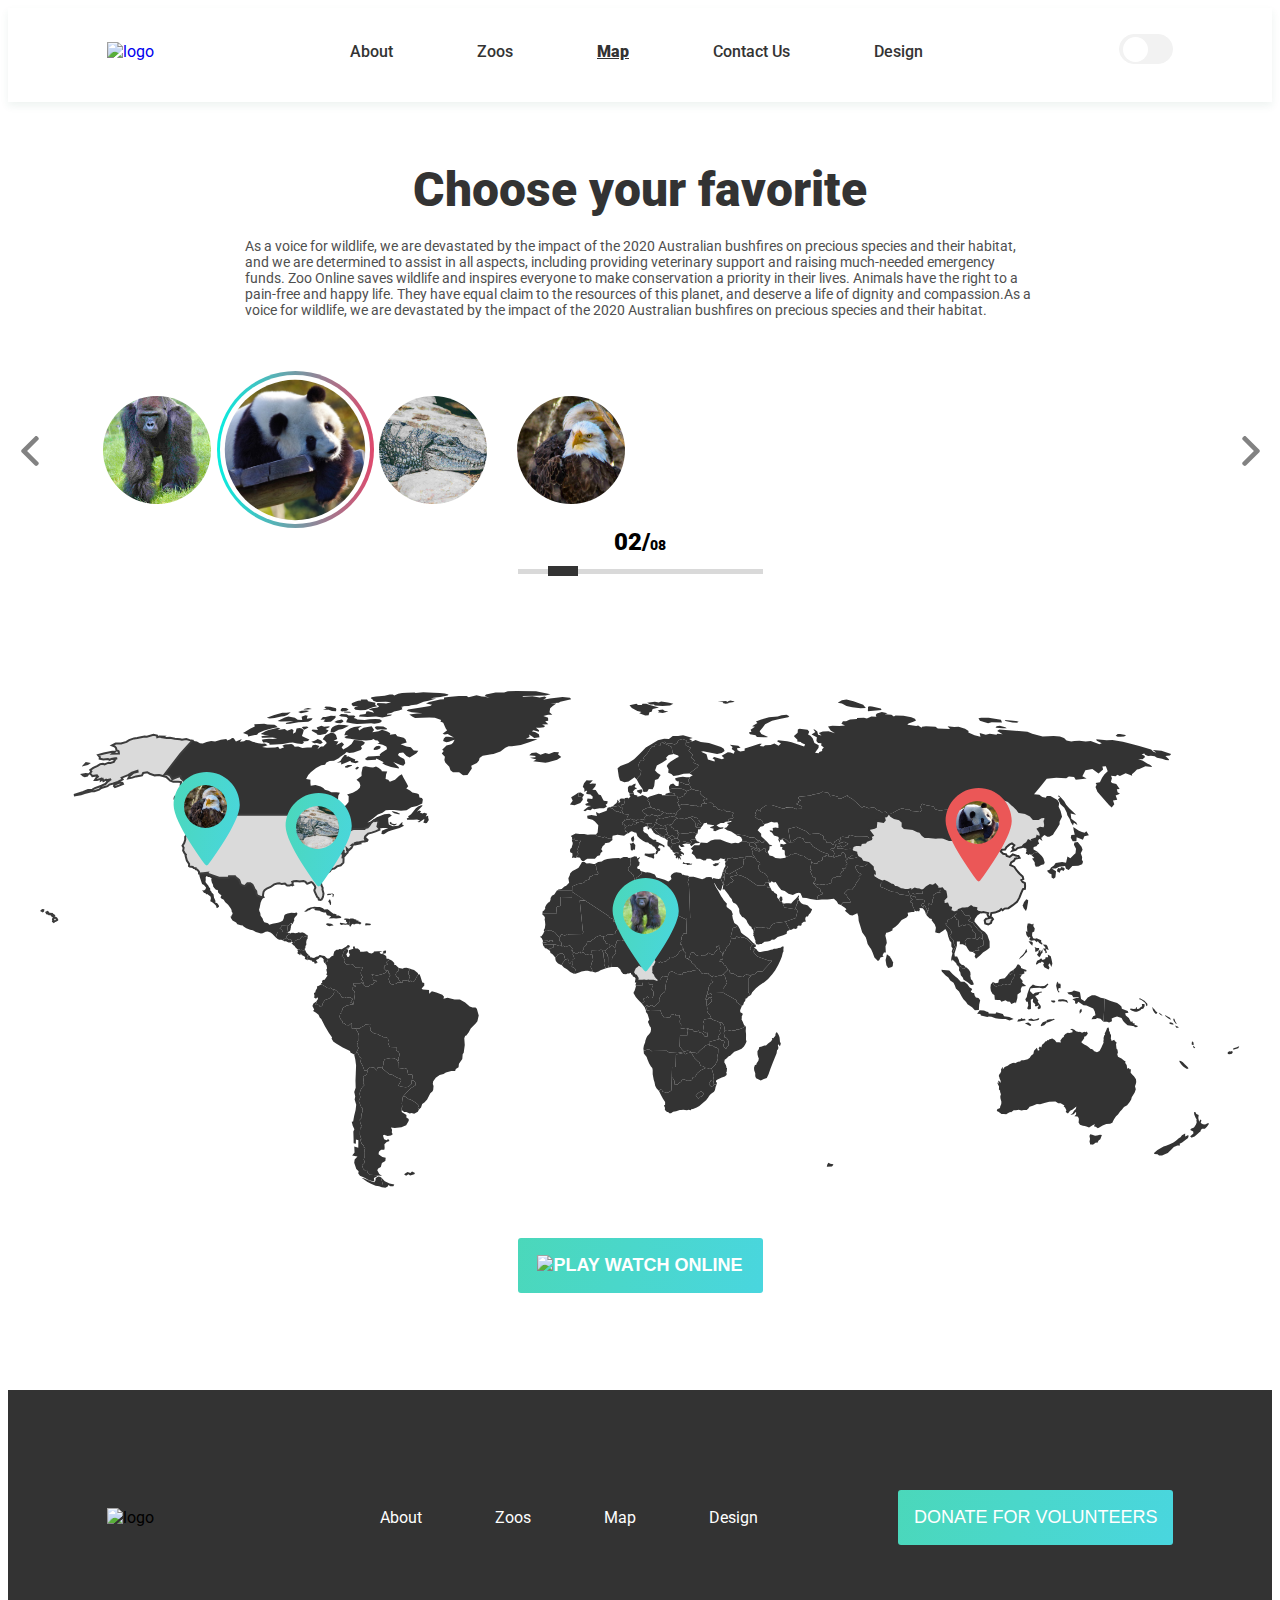
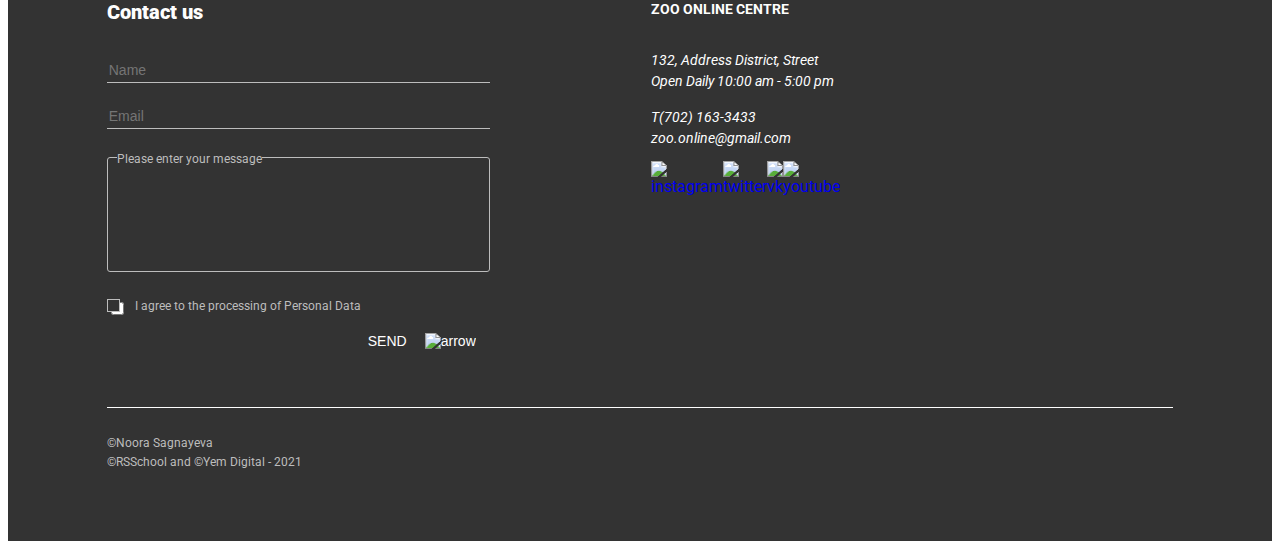
==== online-zoo/pages/Map/map.html @ a333a686 "feat: implement slider in page map" ====
<!doctype html>
<html lang="en">
  <head>
    <meta charset="UTF-8">
    <meta name="viewport"
          content="width=device-width, user-scalable=no, initial-scale=1.0, maximum-scale=1.0, minimum-scale=1.0">
    <meta http-equiv="X-UA-Compatible" content="ie=edge">
    <link rel="stylesheet" href="../../normalize.css">
    <link href="https://fonts.googleapis.com/css2?family=Roboto:wght@400;500;900&display=swap" rel="stylesheet">
    <link rel="stylesheet" href="map.css">
    <title>Map</title>
  </head>
  <body>
    <header class="header">
      <div class="wrapper wrapper-header">
        <div class="logo">
          <a href="../../index.html"><img src="../../assets/icons/logo.svg" alt="logo"></a>
          <h1>Online Zoo</h1>
        </div>
        <nav class="main-nav">
          <ul class="main-nav-list">
            <li><a href="../../index.html">About</a></li>
            <li><a href="../../pages/Zoos/panda/panda.html">Zoos</a></li>
            <li class="active"><a href="#">Map</a></li>
            <li><a href="#contact">Contact Us</a></li>
            <li><a href="https://www.figma.com/file/HKt5Nlx0jghQtJp6jW9q8F/zooApp">Design</a></li>
          </ul>
        </nav>
        <div class="switch">
          <div class="toggle">
            <input type="checkbox" id="toggle-button" class="toggle-button">
          </div>
          <div class="burger"></div>
        </div>
      </div>
    </header>
    <main class="main">
      <div class="container">
        <h2 class="container__title">Choose your favorite</h2>
        <p class="container__text">As a voice for wildlife, we are devastated by the impact of the 2020 Australian bushfires on precious species and their habitat, and we are determined to assist in all aspects, including providing veterinary support and raising much-needed emergency funds. Zoo Online saves wildlife and inspires everyone to make conservation a priority in their lives. Animals have the right to a pain-free and happy life. They have equal claim to the resources of this planet, and deserve a life of dignity and compassion.As a voice for wildlife, we are devastated by the impact of the 2020 Australian bushfires on precious species and their habitat.</p>
        <div class="map-gallery">
          <div class="map-gallery__slider" id="carousel">
            <div class="map-gallery__wrapper">
              <div class="gorilla img"></div>
              <div class="panda img active-img"></div>
              <div class="circle-active">
                <div class="circle-white"></div>
              </div>
              <div class="crocodile img"></div>
              <div class="eagles img"></div>
              <div class="tiger img"></div>
              <div class="elephant img"></div>
              <div class="lion img"></div>
              <div class="zebra img"></div>
            </div>
          </div>
          <svg class="arrowLeft" width="30" height="30" viewBox="0 0 30 30" fill="none" xmlns="http://www.w3.org/2000/svg">
            <path d="M6.6663 16.1706L20.0167 29.5207C20.3255 29.8298 20.7376 30 21.1772 30C21.6167 30 22.0289 29.8298 22.3376 29.5207L23.3208 28.5378C23.9605 27.8973 23.9605 26.8564 23.3208 26.2169L12.1102 15.0062L23.3332 3.78314C23.642 3.47412 23.8125 3.06217 23.8125 2.6229C23.8125 2.18315 23.642 1.7712 23.3332 1.46194L22.3501 0.479263C22.0411 0.17024 21.6291 0 21.1896 0C20.7501 0 20.3379 0.17024 20.0291 0.479263L6.6663 13.8416C6.35679 14.1516 6.18679 14.5655 6.18777 15.0055C6.18679 15.4472 6.35679 15.8608 6.6663 16.1706Z" fill="#828282"/>
          </svg>
          <svg class="arrowRight" width="30" height="30" viewBox="0 0 30 30" fill="none" xmlns="http://www.w3.org/2000/svg">
            <path d="M23.3337 13.8294L9.98332 0.479264C9.67454 0.170243 9.26235 0 8.82284 0C8.38334 0 7.97114 0.170243 7.66237 0.479264L6.6792 1.46218C6.03945 2.10267 6.03945 3.14363 6.6792 3.78314L17.8898 14.9938L6.66676 26.2169C6.35799 26.5259 6.1875 26.9378 6.1875 27.3771C6.1875 27.8168 6.35799 28.2288 6.66676 28.5381L7.64993 29.5207C7.95895 29.8298 8.3709 30 8.81041 30C9.24991 30 9.66211 29.8298 9.97088 29.5207L23.3337 16.1584C23.6432 15.8484 23.8132 15.4345 23.8122 14.9945C23.8132 14.5528 23.6432 14.1392 23.3337 13.8294Z" fill="#828282"/>
          </svg>
          <div class="range-box first-screen__range-box">
            <label for="range" class="range-label first-screen__range-label"><span>02/</span>08</label>
            <input type="range" class="range first-screen__range" id="range" min="1" max="8" step="1" value="2">
          </div>
        </div>
        <div class="map-with-placeholder">
          <svg width="1200" height="498" viewBox="0 0 1200 498" fill="none" xmlns="http://www.w3.org/2000/svg" class="map"  preserveAspectRatio="none">
            <path d="M742.625 212.977L743.227 212.795L743.438 213.779L746.131 213.219L749.036 213.31L751.157 213.415L753.339 210.995L755.747 208.711L757.748 206.518L758.515 207.743L759.252 210.556L757.477 210.572L757.387 212.886L758.049 213.385L756.529 214.081L756.634 215.533L755.747 217.016L755.762 218.438L755.115 219.194L744.446 217.409L742.821 213.794L742.625 212.977Z" fill="#333333"/>
            <path d="M771.425 172.316L775.111 173.677L777.609 173.193L778.076 171.574L780.694 171.045L782.454 169.956L782.665 167.112L785.434 166.416L785.75 165.146L787.51 166.099L788.563 166.204L790.459 166.235L793.152 166.991L794.266 167.43L796.538 166.28L797.802 166.961L798.614 165.327L800.661 165.403L801.082 164.888L801.187 163.451L802.421 162.211L804.407 163.013L804.242 164.102L805.295 164.268L805.521 167.278L807.071 168.443L808.124 167.687L809.583 167.339L811.404 165.736L813.796 166.008H817.302L818.1 167.036L816.204 167.43L814.594 168.095L810.757 168.504L807.221 169.26L805.506 170.803L806.574 172.316L807.266 174.101L805.807 175.598L806.183 176.96L805.446 178.245L802.165 178.14L803.881 180.499L801.834 181.392L800.706 183.54L801.202 185.688L799.999 186.686L798.675 186.353L796.102 186.822L795.876 187.821H793.303L791.648 189.833L791.919 192.873L787.615 194.34L785.163 194.038L784.561 194.809L782.424 194.356L779.024 194.9L773.005 193.07L775.758 189.848L775.187 187.549L772.493 186.943L771.937 184.69L770.432 181.846L771.636 179.879L770.071 179.365L770.658 176.763L771.425 172.316Z" fill="#333333"/>
            <path d="M631.401 150.185L631.055 151.395L631.612 152.923L633.071 153.8L633.056 154.738L631.988 155.253L631.853 156.417L630.378 158.142L629.791 157.885L629.686 157.098L627.745 155.903L627.354 154.209L627.504 151.773L627.91 150.669L627.308 150.094L627.022 148.96L628.377 147.205L628.617 147.886L629.505 147.568L630.273 148.521L631.1 148.884L631.401 150.185Z" fill="#333333"/>
            <path d="M708.966 152.909L713.571 152.35L714.398 153.287L715.752 153.908L715.196 154.8L717.137 156.025L716.339 157.16L717.889 158.128L719.484 158.718L719.86 161.184L718.656 161.29L717.016 159.232L716.956 158.688H715.466L714.353 157.735L713.661 157.826L712.201 156.782L709.583 155.904L709.689 154.165L708.966 152.909Z" fill="#333333"/>
            <path d="M620.357 320.168L621.214 322.83L622.222 324.963L623.035 326.112L624.389 327.973L626.736 327.686L627.91 327.186L629.881 327.686L630.408 326.793L631.326 324.721L633.538 324.585L633.733 323.964L635.554 323.949L635.223 325.235L639.541 325.205L639.586 327.444L640.293 328.82L639.737 330.968L639.978 333.146L641.136 334.478L640.895 338.698L641.768 338.38L643.318 338.471L645.53 337.942L647.14 338.138L647.501 339.243L647.064 340.982L647.651 342.646L647.11 343.977L647.38 345.203L640.008 345.157L639.616 356.487L641.934 359.407L644.176 361.63L637.66 363.083L629.129 362.583L626.722 360.874L612.412 361.025L611.87 361.267L609.794 359.664L607.507 359.558L605.385 360.163L603.67 360.844L603.369 358.605L603.896 355.474L605.16 352.206L605.355 350.678L606.544 347.472L607.402 346.019L609.463 343.69L610.607 342.102L611.013 339.47L610.847 337.442L609.794 336.172L608.861 334.009L608.003 331.876L608.199 331.135L609.298 329.728L608.244 326.294L607.537 323.904L605.762 321.65L606.108 320.969L607.582 320.485L608.605 320.561L609.854 320.122L620.357 320.168ZM606.514 319.487L605.611 319.865L604.678 317.188L606.123 315.645L607.191 315.055L608.53 316.265L607.221 317.021L606.634 317.929L606.514 319.487Z" fill="#333333"/>
            <path d="M353.354 496.167L350.375 496.349L348.388 495.078L346.432 494.987H343.002L340.745 486.985L342.445 488.649L344.792 491.326L349.562 493.474L354.287 494.382L353.354 496.167ZM334.305 377.845L336.607 380.416L337.705 377.557L341.723 377.709L342.355 378.465L349.321 384.289L352.24 384.818L356.754 387.45L360.471 388.857L361.133 390.43L358.229 395.846L361.84 396.814L365.797 397.358L368.491 396.783L371.38 394.046L371.666 390.899L373.336 390.218L375.262 392.276L375.457 395.135L372.719 397.101L370.522 398.538L366.956 402.002L362.863 406.873L362.322 409.732L361.84 413.393L362.322 416.948L361.675 417.749L361.705 420.049L361.72 421.909L366.49 424.98L366.354 427.431L368.701 428.989L368.777 430.728L366.174 435.312L361.434 437.233L354.753 437.974L350.961 437.611L352.03 439.744L351.789 442.421L352.737 444.221L350.931 445.477L347.561 445.976L344.085 444.675L342.957 445.613L344.1 449.153L346.568 450.242L348.193 449.107L349.532 450.968L346.658 452.072L344.416 454.296L344.657 457.896L344.266 459.802L341.121 459.817L338.909 461.648L338.563 464.325L342.4 466.942L345.71 467.668L345.319 470.875L341.903 472.902L340.805 477.092L338.187 478.499L337.284 480.178L339.315 483.899L342.024 485.972L340.609 485.79L337.465 485.23L329.52 484.746L327.594 482.659L326.917 479.981L324.81 480.208L323.306 478.907L321.997 475.126L324.088 473.552L324.555 471.283L323.712 469.468L324.705 466.412L324.795 461.678L323.953 459.575L325.247 458.91L324.585 457.548L322.884 456.837L323.652 455.34L321.846 453.978L320.176 449.864L321.365 449.138L319.905 444.781L319.965 441.12L320.251 437.929L322.042 436.628L320.372 433.149L319.77 429.866L321.952 427.536L321.38 424.556L322.764 421.062L322.268 417.78L321.274 417.129L318.762 410.973L320.372 407.297L319.574 403.848L320.402 400.611L322.252 397.252L324.449 395.044L323.231 393.637L323.832 392.503L323.065 386.558L326.691 384.788L327.519 381.097L327.007 380.204L329.625 376.982L334.305 377.845Z" fill="#333333"/>
            <path d="M618.055 127.799L617.889 129.266H616.038L616.73 130.037L615.752 132.337L615.166 132.942L612.277 133.033L610.651 133.849L607.898 133.562L603.143 132.639L602.346 131.399L599.111 132.019L598.75 132.7L596.733 132.201L595.048 132.095L593.528 131.444L594.01 130.567L593.859 129.932L594.837 129.735L596.553 130.733L596.974 129.795L599.893 129.947L602.225 129.296L603.805 129.417L604.858 130.143L605.144 129.538L604.573 127.209L605.731 126.755L606.815 125.106L609.297 126.256L611.073 124.804L612.201 124.531L614.819 125.62L616.339 125.439L617.889 126.104L617.663 126.558L618.055 127.799Z" fill="#333333"/>
            <path d="M1052.27 444.631L1055.02 445.872L1057.05 445.388L1059.97 444.692L1061.9 444.934L1060.32 449.169L1058.63 450.41L1057.02 453.284L1056.29 452.301L1052.86 454.797L1052.26 454.6L1050.24 454.494L1049.53 451.439L1050.07 449.079L1049.44 445.963L1050.19 444.329L1052.27 444.631ZM1070.76 348.243L1071.68 351.041L1074.12 349.695L1075.1 351.208L1076.62 352.584L1076.03 354.173L1076.34 357.228L1076.62 358.998L1077.44 359.437L1077.92 362.477L1077.28 364.323L1078 366.743L1081.49 368.604L1083.66 370.298L1085.73 371.856L1085.1 372.718L1086.68 374.942L1087.25 378.799L1088.82 378.013L1089.9 379.571L1090.88 379.011L1090.65 382.793L1092.64 384.986L1093.95 386.347L1095.98 389.222L1096.24 392.096L1095.8 394.123L1094.97 396.331L1095.8 399.357L1094.7 402.518L1093.62 404.167L1091.74 407.359L1091.18 409.401L1089.69 411.957L1087.13 415.21L1084 416.964L1081.82 419.717L1080.08 421.487L1077.98 424.573L1076.03 426.343L1074.19 429.02L1072.84 431.486L1072.6 432.606L1070.18 433.846L1066.32 433.982L1062.62 435.449L1060.53 436.826L1057.9 438.354L1055.7 436.781L1053.85 436.145L1055.08 434.285L1052.98 434.965L1049.04 437.552L1046.46 436.584L1044.75 436.024L1042.9 435.767L1039.99 434.738L1038.58 432.53L1038.89 429.822L1038.71 428.022L1037.52 426.57L1034.38 426.131L1036.06 424.407L1036.09 421.76L1033.63 424.225L1030.38 424.876L1032.8 422.909L1033.96 420.852L1035.82 419.097L1036.35 416.45L1032.63 419.506L1030.12 420.716L1027.92 423.56L1025.7 422.092L1026.39 420.201L1025.02 417.6L1023.61 416.268L1024.48 415.452L1020.67 413.288L1018.28 413.183L1015.45 411.443L1009.18 411.776L1004.36 413.062L1000.12 414.257L996.898 414.015L992.761 415.845L989.556 416.662L988.382 418.538L986.712 419.99L983.778 420.08L981.536 420.398L978.677 419.748L976.104 420.126L973.697 420.292L971.139 422.198L970.191 422.032L968.19 423.045L966.233 424.18L963.766 424.044H961.479L958.454 421.76L956.784 421.079L957.401 419.037L959.222 418.553L960.019 417.736L960.215 416.465L961.253 413.984L961.388 411.867L960.41 408.251L960.305 406.224L960.907 404.182L960.034 401.868L960.17 400.824L958.921 399.402L959.056 396.604L957.627 393.775L957.431 392.262L958.665 393.805L958.123 390.492L959.658 391.521L960.425 392.913L960.711 391.082L959.508 388.269L959.372 387.149L958.755 386.09L959.493 384.018L960.365 383.141L961.133 381.356L961.103 379.283L962.968 376.712L962.788 379.434L964.669 376.969L967.708 375.789L969.664 374.261L972.538 372.96L974.178 372.688L975.081 373.127L978.06 371.795L980.257 371.402L980.904 370.616L981.882 370.298L983.808 370.374L987.675 369.33L989.812 367.757L991 365.851L993.317 364.035L993.663 362.613L994.025 360.677L996.883 357.652L997.967 360.723L999.562 360.027L998.524 358.333L999.863 356.608L1001.32 357.38L1002.09 354.672L1004.23 352.917L1005.23 351.51L1007.09 350.905L1007.25 349.907L1008.77 350.33L1008.92 349.438L1010.55 348.924L1012.31 348.44L1014.74 350.073L1016.46 352.191L1018.67 352.206L1020.88 352.539L1020.36 350.587L1022.37 347.729L1024.07 346.806L1023.62 345.913L1025.37 343.886L1027.64 342.631L1029.41 343.054L1032.47 342.374L1032.57 340.558L1030.08 339.378L1032.02 338.864L1034.29 339.757L1036.03 341.209L1038.94 342.116L1039.98 341.769L1042.07 342.858L1044.25 341.844L1045.54 342.147L1046.45 341.466L1047.89 343.221L1046.75 345.127L1045.24 346.564L1044.01 346.685L1044.27 348.107L1043 349.892L1041.54 351.646L1041.66 352.645L1044.22 354.611L1046.79 355.761L1048.45 356.986L1050.71 359.089H1051.7L1053.41 359.996L1053.77 361.101L1056.96 362.311L1059.48 361.086L1060.47 359.18L1061.4 357.606L1062.13 355.64L1063.59 352.811L1063.31 351.087L1063.71 350.058L1063.54 348.016L1064.32 345.338L1065.09 344.612L1064.67 343.417L1065.72 341.542L1066.59 339.575L1066.79 338.562L1068.23 337.23L1069.06 338.97L1069.08 341.209L1069.92 341.632V343.13L1071 344.945L1071.03 346.957L1070.76 348.243Z" fill="#333333"/>
            <path d="M714.353 157.735L715.466 158.688H716.971L717.016 159.232L718.656 161.29L716.264 160.821L714.353 159.172L713.661 157.826L714.353 157.735ZM721.665 152.456L723.185 152.698L723.637 151.79L725.442 150.353L727.473 152.229L729.55 154.755L731.145 154.921L732.319 155.889L729.58 156.177L729.369 158.945L728.948 160.201L727.82 161.032L728.136 162.802L727.308 162.984L724.961 161.108L725.894 159.338L724.765 158.295L723.531 158.552L719.86 161.184L719.484 158.718L717.889 158.128L716.339 157.16L717.151 156.025L715.195 154.8L715.752 153.908L714.398 153.288L713.57 152.35L714.323 151.775L716.971 152.788L718.807 153L719.213 152.592L717.302 150.655L718.099 150.156L719.062 150.277L721.665 152.456Z" fill="#333333"/>
            <path d="M625.458 139.462L626.661 139.446L625.924 141.02L627.624 142.396L627.233 144.075L626.451 144.227L625.849 144.559L624.811 145.376L624.434 147.343L621.395 145.996L620.056 144.499L618.732 143.712L617.137 142.381L616.354 141.277L614.639 139.598L615.256 138.115L616.49 138.947L617.182 138.206L618.717 138.115L621.621 138.72L623.908 138.66L625.458 139.462Z" fill="#333333"/>
            <path d="M887.389 220.829L887.645 223.37L886.351 222.841L886.938 225.7L885.704 223.839L885.283 222.039L884.395 220.314L882.649 218.242L879.399 218.106L879.911 219.573L879.068 221.555L877.488 220.829L877.052 221.479L876.014 221.086L874.615 220.768L873.697 217.834L872.132 215.156L872.433 213.008L870.146 212.055L870.748 210.754L872.734 209.438L869.95 207.547L870.823 205.127L873.817 206.67L875.502 206.851L876.179 209.317L879.565 209.816L882.8 209.756L884.906 210.361L883.733 213.386L882.198 213.583L881.401 215.61L883.567 217.455L883.823 215.186L884.786 215.171L887.389 220.829Z" fill="#333333"/>
            <path d="M573.005 116.286L575.382 116.573L578.377 115.832L580.468 117.39L582.274 118.222L581.958 120.642L581.115 120.778L580.799 122.775L577.91 121.142L576.24 121.429L573.938 119.735L572.403 118.313L570.898 118.252L570.417 116.997L573.005 116.286Z" fill="#333333"/>
            <path d="M552.21 264.954L549.788 264.031L548.118 264.168L546.869 265.06L545.274 264.319L544.657 263.139L543.062 262.368L542.836 260.295L543.814 258.782L543.739 257.587L546.553 254.638L547.08 252.187L548.058 251.325L549.773 251.809L551.263 251.083L551.744 250.16L554.498 248.572L555.175 247.452L558.485 245.985L560.426 245.471L561.314 246.151L563.586 246.136L563.3 247.861L563.781 249.494L565.767 251.809L565.888 253.533L569.965 254.335L569.89 256.786L569.123 257.845L567.392 258.177L566.67 259.735L565.451 260.129L562.337 260.053L560.697 259.781L559.553 260.356L557.988 260.083L551.819 260.265L551.729 262.277L552.21 264.954Z" fill="#333333"/>
            <path d="M637.765 141.686L638.834 143.153L640.098 142.896L642.701 143.455L647.621 143.637L649.201 142.729L653.068 141.897L655.596 143.198L657.597 143.576L655.987 145.044L654.979 147.6L656.228 149.642L653.309 149.158L649.968 150.278L650.074 152.063L647.034 152.395L644.582 151.155L641.948 152.138L639.466 152.032L639.059 149.673L637.314 148.523L637.826 148.024L637.434 147.6L637.916 146.466L639.12 145.346L637.389 143.803L636.998 142.502L637.765 141.686Z" fill="#333333"/>
            <path d="M666.715 315.266L666.52 310.985L665.632 309.366L667.799 309.638L668.897 307.611L670.793 307.853L670.988 309.245L671.756 310.062L671.786 311.212L670.898 311.953L669.499 313.813L668.19 315.099L666.715 315.266Z" fill="#333333"/>
            <path d="M571.831 276.995L568.897 277.403L568.009 274.953L568.175 266.784L567.453 266.043L567.317 264.304L566.083 263.063L565 262.004L565.451 260.129L566.67 259.735L567.392 258.177L569.123 257.844L569.89 256.785L571.079 255.742L572.358 255.727L575.066 257.769L574.931 258.964L575.728 261.066L575.036 262.503L575.412 263.456L573.697 265.665L572.599 266.754L571.937 268.993L572.027 271.262L571.831 276.995Z" fill="#333333"/>
            <path d="M968.867 283.152L970.236 281.821L973.185 279.885L973.095 281.624L972.96 283.909L971.259 283.788L970.552 284.998L968.867 283.152Z" fill="#333333"/>
            <path d="M341.723 377.709L337.706 377.558L336.607 380.417L334.305 377.845L329.626 376.983L327.007 380.205L324.525 380.689L322.689 375.773L320.432 371.779L321.245 368.33L319.274 366.818L318.596 364.261L316.685 361.826L318.626 357.983L316.896 354.988L317.633 353.793L316.911 352.477L318.19 350.692L318.07 347.667L318.1 345.171L318.807 343.961L315.452 338.228L318.1 338.53L319.921 338.455L320.673 337.381L323.712 335.928L325.518 334.597L330.152 333.992L329.881 336.67L330.378 338.031L330.197 340.421L334.2 343.613L338.202 344.188L339.662 345.519L342.099 346.23L343.619 347.258L345.846 347.228L347.952 348.287L348.223 350.344L348.96 351.388L349.096 352.916L348.073 352.976L349.668 357.121L356.454 357.272L356.062 359.33L356.529 360.737L358.515 361.735L359.493 363.943L359.057 366.757L358.199 368.315L358.681 370.342L357.627 371.083L357.492 369.979L354.076 368.164L350.811 368.118L344.747 369.147L343.303 372.278L343.378 374.199L342.355 378.465L341.723 377.709Z" fill="#333333"/>
            <path d="M362.863 406.873L366.956 402.017L370.522 398.553L372.719 397.101L375.457 395.135L375.277 392.276L373.336 390.218L371.666 390.914L372.177 388.842L372.463 386.739L372.298 384.788L370.989 384.137L369.725 384.712L368.401 384.546L367.874 383.184L367.287 379.917L366.55 378.843L364.097 377.89L362.728 378.586L358.966 377.905L358.816 373.065L357.627 371.083L358.68 370.342L358.199 368.315L359.057 366.757L359.493 363.943L358.515 361.734L356.529 360.736L356.062 359.329L356.454 357.272L349.668 357.121L348.073 352.976L349.096 352.915L348.96 351.388L348.223 350.344L347.952 348.287L345.846 347.228L343.619 347.258L342.099 346.229L339.662 345.518L338.202 344.187L334.2 343.612L330.197 340.421L330.378 338.031L329.881 336.669L330.152 333.992L325.518 334.597L323.712 335.928L320.673 337.38L319.92 338.454L318.1 338.53L315.451 338.227L313.465 338.847L311.84 338.439V333.024L309.012 335.126L305.867 335.035L304.452 333.129L302.075 332.933L302.767 331.405L300.706 329.242L299.111 326.035L300.029 325.385L299.969 323.872L302.09 322.843L301.684 320.922L302.557 319.682L302.782 318.033L306.8 315.597L309.704 314.917L310.17 314.387L313.375 314.554L314.865 304.797L314.94 303.254L314.368 301.212L312.788 299.911L312.803 297.339L314.82 296.749L315.527 297.112L315.662 295.751L313.571 295.388L313.541 293.164L320.477 293.24L321.666 292.015L322.644 293.134L323.336 295.237L324.013 294.798L325.954 296.674L328.723 296.447L329.43 295.358L332.078 294.526L333.553 293.951L333.974 292.438L336.517 291.425L336.336 290.683L333.327 290.381L332.86 288.127L333.026 285.752L331.446 284.829L332.123 284.496L334.756 284.95L337.57 285.843L338.608 284.996L341.181 284.451L345.184 283.12L346.508 281.759L346.056 280.76L347.922 280.594L348.72 281.426L348.238 282.984L349.457 283.528L350.239 285.177L349.231 286.433L348.629 289.458L349.532 291.258L349.773 292.907L351.955 294.571L353.7 294.753L354.106 294.057L355.235 293.89L356.845 293.27L358.003 292.332L359.974 292.635L360.847 292.499L362.773 292.786L363.104 292.06L362.517 291.364L362.878 290.32L364.308 290.638L365.993 290.275L368.024 291.031L369.574 291.773L370.688 290.804L371.485 290.956L371.967 291.954L373.667 291.697L375.051 290.351L376.165 287.734L378.316 284.466L379.52 284.3L380.378 286.266L382.319 292.499L384.23 293.073L384.32 295.539L381.627 298.459L382.74 299.533L389.029 300.092L389.165 303.662L391.873 301.333L396.357 302.603L402.286 304.782L404.031 306.869L403.459 308.836L407.597 307.731L414.534 309.622L419.86 309.486L425.141 312.421L429.731 316.414L432.484 317.443L435.524 317.579L436.833 318.698L438.097 323.236L438.728 325.385L437.404 331.269L435.644 333.598L430.754 338.545L428.602 342.569L426.074 345.655L425.187 345.73L424.284 348.347L424.765 355.018L424.013 360.509L423.727 362.854L422.674 364.261L422.283 369.026L418.957 373.67L418.551 377.361L415.813 378.903L415.12 381.036L411.314 381.021L405.882 382.398L403.519 383.986L399.683 385.03L395.77 387.859L393.092 391.398L392.806 394.061L393.543 396.027L393.212 399.627L392.581 401.367L390.339 403.333L387.119 409.611L384.38 412.44L382.213 414.119L381.025 417.507L378.993 419.549L377.805 417.522L379.129 415.828L376.857 413.408L373.923 411.441L370.116 409.142L368.852 409.248L365.075 406.495L362.863 406.873Z" fill="#333333"/>
            <path d="M290.911 214.703L290.038 214.884L289.391 212.827L288.217 211.798L289.255 209.529L290.279 209.681L291.151 212.63L290.911 214.703ZM291.181 204.659L287.299 205.233L287.239 203.902L288.924 203.63L291.197 203.736L291.181 204.659ZM294.04 204.613L293.107 207.154L292.521 206.701L292.822 204.84L291.452 203.433L291.497 203.01L294.04 204.613Z" fill="#333333"/>
            <path d="M880.98 200.407L882.574 201.541L882.695 203.735L879.866 203.841L876.887 203.599L874.78 204.158L871.41 202.812L871.229 202.086L873.11 199.439L874.826 198.531L877.444 199.363L879.294 199.454L880.98 200.407Z" fill="#333333"/>
            <path d="M652.662 365.23L653.354 365.88L654.392 367.938L658.244 371.856L659.749 372.234L659.703 373.489L660.651 375.743L663.345 376.288L665.526 377.906L660.456 380.523L657.206 383.186L655.942 385.561L654.828 386.907L652.917 387.194L652.24 388.888L651.834 390.008L649.562 390.84L646.733 390.658L645.108 389.66L643.649 389.236L641.918 390.053L641 391.763L639.315 392.837L637.51 394.425L634.997 394.788L634.259 393.548L634.666 391.369L632.71 387.981L631.777 387.451L632.078 377.044L635.554 376.923L635.99 364.232L638.608 364.111L644.085 362.855L645.394 364.337L647.681 362.931H648.749L650.766 362.129L651.398 362.386L652.662 365.23Z" fill="#333333"/>
            <path d="M637.585 107.119L640.684 107.134L644.025 105.788L644.551 103.776L647.034 102.627L646.553 101.038L648.418 100.433L651.653 99.0566L655.114 99.9491L655.686 100.842L657.296 100.403L660.516 101.265L661.057 102.944L660.501 103.897L662.803 106.242L664.202 106.892L664.097 107.543L666.339 108.163L667.392 109.116L666.249 109.903L663.63 109.782L663.059 110.114L663.962 111.294L665.045 113.594L662.291 113.805L661.389 114.577V116.377L660.064 116.029L657.16 116.211L656.213 115.379L655.069 115.999L653.79 115.484L651.232 115.409L647.531 114.547L644.22 114.274L641.723 114.35L640.037 115.318L638.503 115.454L638.292 113.866L637.148 112.217L639.014 111.476L638.894 110.054L637.871 108.692L637.585 107.119Z" fill="#333333"/>
            <path d="M247.802 235.895L247.832 235.366L248.268 235.2L248.87 235.623L250.345 233.475L251.022 233.43L250.992 233.959L251.654 233.974L251.488 234.942L250.766 236.47L251.022 237.03L250.54 238.3L250.721 238.648L250.149 240.449L249.367 241.386L248.72 241.492L247.907 242.733H246.854L247.501 238.709L247.802 235.895Z" fill="#333333"/>
            <path d="M300.796 19.3981L302.045 17.9157L305.325 18.0518L306.634 18.2939L308.605 19.5343L306.679 20.82L302.045 21.5613L300.646 20.7293L300.796 19.3981ZM310.26 22.7412L310.953 22.3327L309.658 21.6672L304.317 21.6218L304.121 22.6201L308.951 22.8471L310.26 22.7412ZM334.726 37.7017L336.652 39.5925L337.344 39.8043L340.73 39.3202L343.724 39.3959L346.673 39.5018L347.004 38.5185L343.333 36.552L337.164 36.1738L335.659 36.4159L334.726 37.7017ZM286.607 18.6115L282.936 19.6704L288.714 19.8065L291.949 20.9562L295.921 21.3646L296.327 19.8671L295.996 18.1728L290.233 16.8719L285.599 16.3879L284.32 17.7493L286.607 18.6115ZM313.435 16.1307L318.25 16.1005L315.256 17.0534L313.977 18.3392L315.482 19.8065L320.582 20.2604L325.518 20.0032L332.77 17.3106L337.314 16.2517L335.208 15.1021L335.373 12.7423L331.807 12.0767L328.256 11.3052L326.992 9.39924L320.868 9.58076L321.094 10.3976L318.205 10.6548L315.241 11.7439L311.765 13.3322L311.75 14.9357L313.435 16.1307ZM237.555 30.9399L240.79 31.5904L253.67 31.1668L246.433 32.74L245.695 33.9048L250.014 33.8292L258.425 32.2711L268.295 31.7265L271.5 30.0323L272.614 28.2776L269.89 28.1263L266.896 28.7163L267.031 27.4456L267.754 25.7514L265.376 25.3279L261.585 26.6288L262.232 30.0475L257.672 29.7752L254.874 27.6574L248.419 26.4624L244.823 27.4608L237.555 30.9399ZM271.876 18.8838L269.243 18.1577L268.009 17.9913L264.097 19.0653L263.495 19.5645L267.889 19.5796L271.876 18.8838ZM267.031 22.1058L269.048 21.0469L265.888 20.4873L261.6 20.8503L258.199 21.9848L260.953 23.1345L267.031 22.1058ZM285.96 32.1047L290.82 31.7417L294.296 29.0793L295.785 27.249L295.154 25.6001L294.522 26.0691L290.895 25.8573L285.704 27.0826L282.876 26.9616L280.573 29.7298L285.313 29.4575L283.462 31.5299L285.96 32.1047ZM269.424 49.5158L265.391 47.8216L261.855 46.0517L262.863 43.5406L263.811 40.0615L261.81 38.6093L259.493 38.0496L256.574 38.5639L255.596 42.2246L252.978 43.707L253.489 40.1976L251.879 39.0177L247.155 40.8481L244.747 39.048L237.525 40.122L240.399 38.458L238.142 37.7622L228.632 39.9404L225.382 41.3624L220.643 44.0398L224.826 44.9777L229.294 44.9323L221.44 46.3542L221.861 47.6703L225.894 47.7459L232.289 47.4585L237.209 48.2905L232.951 48.9258L228.993 48.7594L224.028 49.3645L221.801 49.7578L223.155 52.5865L226.044 52.1781L229.294 53.1614L229.625 54.8404L235.087 54.5076L242.912 53.9631L249.261 52.7529L252.812 52.5411L257.176 53.5093L262.081 54.069L263.962 52.7529L263.044 51.3764L268.024 51.089L269.424 49.5158ZM277.715 49.0922L274.645 50.6503L271.335 51.7545L274.269 53.358L276.902 52.9647L280.152 54.0538L282.77 52.7983L281.867 51.4369L281.431 50.7562L280.122 50.1057L277.715 49.0922ZM268.521 37.384L267.031 36.5974L263.149 36.7487L261.78 37.2479L264.127 39.7438L268.521 37.384ZM293.694 42.3759L298.629 39.6984L302.481 39.0026L308.966 35.8259L304.257 34.9486L298.539 34.8275L295.018 35.8108L292.4 37.3235L291.046 39.0933L290.534 42.2397L293.694 42.3759ZM316.926 33.9048L322.674 33.8443L331.04 33.2997L334.305 33.7384L338.954 32.9669L341.317 32.0139L341.693 30.5315L339.677 29.1852L335.403 28.9432L329.595 29.2457L324.66 30.0172L320.868 29.7147L317.287 29.5634L316.204 28.7163L313.706 27.8994L315.406 26.5683L314.022 25.3884H308.68L306.664 24.2539L301.308 24.0269L298.99 25.4791L301.172 26.5985L306.439 27.0221L307.898 28.5801L306.815 30.3651L306.243 32.3165L312.758 33.4661L316.926 33.9048ZM234.591 27.9751L241.257 26.4473L243.995 26.2809L247.381 25.0405L250.721 22.2874L246.463 22.8168L242.4 22.7714L234.29 25.0858L226.752 27.7482L229.625 28.5196L234.591 27.9751ZM300.751 33.1938L303.339 31.8173L303.234 30.6828L301.834 29.4272L297.095 30.3954L294.326 31.9988L296.929 32.9367L300.751 33.1938ZM289.406 37.2025L289.466 36.1738L284.109 36.6277L281.371 35.8713L276.676 37.5958L277.955 39.9404L272.523 39.4866L271.575 40.6363L276.571 43.3894L277.564 44.7659L280.107 45.0533L285.779 43.6768L288.608 40.4548L285.464 38.9269L289.406 37.2025ZM156.89 126.421L156.409 124.439L153.805 122.972L152.978 121.278L152.451 120.037L149.562 119.659L147.817 119.115L144.777 118.343L144.1 119.175L144.431 121.111L147.486 121.762L147.591 122.775L149.954 124.016L150.36 125.286L155.024 126.92L156.89 126.421ZM318.807 72.0397L317.182 70.8447L314.819 71.1321L315.331 69.4228L312.397 68.3185L309.689 67.0932L308.395 66.1553L306.589 66.6999L306.815 65.1267L304.798 64.8393L302.12 68.1067L300.36 70.9354L296.854 72.6902L301.142 72.3574L301.202 74.4449L306.408 72.5994L310.305 70.6934L311.268 72.2969L315.617 73.1591L318.807 72.0397ZM208.003 46.3845L217.062 44.66L218.431 43.102L224.194 40.606L233.402 38.095L237.751 37.1873L236.126 35.6898L234.38 34.646L227.459 34.4494L224.209 33.7082L214.233 34.2679L214.789 36.4613L210.065 38.8059L205.626 41.4078L202.993 42.9356L207.868 44.8113L208.003 46.3845ZM339.571 58.7432L340.143 58.244L340.835 56.7162L339.03 55.7329L336.08 56.2321L333.838 58.2289L333.733 59.9836L337.149 59.8021L339.571 58.7432ZM363.164 62.5249L366.52 65.9587L369.649 67.4865L376.466 63.3266L378.331 60.8307L373.757 60.5886L370.823 57.3061L366.475 56.5195L360.576 54.1749L366.685 52.5109L365.466 49.1679L363.631 47.7308L357.371 46.324L355.551 44.0398L349.803 44.8567L350.284 43.2986L347.305 41.5893L342.054 39.774L338.533 41.196L332.289 42.2397L334.124 39.8951L331.642 36.2041L323.562 37.6714L319.063 40.5455L318.31 38.3219L321.937 36.0075L314.037 36.9604L310.14 38.4278L305.776 41.6195L304.302 45.2349L308.365 45.25L304.317 46.8837L305.942 48.1392L310.29 48.6838L315.798 49.7275L325.924 50.5293L331.431 50.0603L333.568 49.0166L335.193 50.2267L337.645 50.4385L339.586 52.647L337.254 53.5547L342.581 54.7799L346.252 56.5044L346.824 57.7297L346.914 59.318L341.497 62.7972L339.661 64.5821L340.098 65.8528L333.718 66.3066L328.03 66.3823L324.856 69.0143L326.872 70.2396L335.87 69.6648L336.261 68.621L339.932 70.3606L343.724 72.2061L342.25 73.2045L345.274 74.9441L351.052 77.0316L358.876 78.4535L358.816 77.2131L356.393 75.05L353.234 71.9641L359.824 74.8231L363.33 75.7912L365.286 73.2196L364.594 69.695L363.706 68.742L360.245 67.0932L357.913 65.0208L359.117 62.9636L363.164 62.5249ZM332.62 9.39924L333.267 10.8363L336.592 12.0464L345.831 11.8195L351.247 12.228L346.026 13.5289L344.341 13.1507L337.404 12.9994L336.788 14.8298L339.225 16.2215L337.389 17.4619L331.973 18.3241L328.632 19.7007L332.349 20.3814L334.124 22.6807L328.226 21.1377L326.39 21.3797L325.578 23.9664L319.92 24.7682L318.867 26.4775L323.863 26.6742L327.579 27.0977L336.005 26.5531L342.4 27.5364L351.187 25.3884L351.744 24.5261L347.034 24.6623L347.245 23.8454L351.804 22.7865L354.106 21.3797L358.981 20.3814L362.412 19.1561L361.569 17.3862L363.887 16.7509L360.621 16.3122L368.852 15.9189L371.079 15.1928L376.917 14.6029L383.583 11.6834L388.548 10.685L396.237 8.52188L390.7 8.53701L393.634 7.73528L400.299 7.00919L407.627 5.46625L408.5 4.51326L404.753 3.54513L399.833 3.09132L393.498 2.81904L388.367 2.59214L383.267 2.36523L375.563 2.97031L374.645 2.57701L366.971 2.72828L362.126 3.12158L358.244 3.6964L354.302 5.61752L352.677 4.61914L349.803 4.43762L344.672 5.75366L339.12 6.34361L336.065 6.4495L331.566 7.13021L330.784 8.35548L332.62 9.39924ZM351.774 133.425L350.992 131.685L349.502 132.789L350.074 133.984L353.941 135.497L355.22 135.27L357.146 133.803L354.061 133.894L351.774 133.425ZM304.904 76.5929L305.145 77.561L307.281 77.6367L311.735 75.6702L312.096 74.9743L307.928 74.9441L304.904 76.5929ZM359.929 123.638L356.92 122.14L352.842 121.248L351.639 121.55L354.272 123.229L358.259 124.364L359.869 124.288L359.929 123.638ZM388.202 127.676L388.142 125.786L385.734 126.391L387.254 123.774L384.2 122.685L382.514 123.547L379.821 122.579L381.22 121.323L379.189 120.567L376.812 121.762L379.625 118.646L381.837 116.392L382.665 115.424L381.205 115.272L378.121 116.498L375.653 118.525L371.079 124.227L367.859 126.376L369.093 127.344L366.791 128.599L367.076 129.658L373.441 129.764L377.022 129.552L380.017 130.414L377.368 132.093L379.309 132.23L383.718 129.129L384.561 129.582L383.297 132.502L385.343 133.183L386.863 133.046L388.819 129.9L388.202 127.676ZM362.502 131.791L358.364 135.8L352.782 136.314L348.855 134.529L348.358 131.836L348.178 127.994L351.834 125.589L349.336 123.834L344.356 124.197L336.757 127.162L330.348 131.867L327.398 132.457L331.988 129.159L337.886 124.424L342.445 122.836L345.816 120.279L349.246 120.037L354.136 120.052L360.937 120.809L366.58 120.234L371.335 117.299L376.962 116.029L379.565 114.773L382.213 113.427L382.86 109.418L381.882 108.057L379.49 107.588L378.948 104.563L377.173 103.428L372.328 102.505L369.995 100.463L366.309 98.4361L368.205 96.1974L365.948 91.9164L363.255 87.3481L361.84 84.1564L359.252 85.8203L355.009 89.7684L349.833 91.7501L348.238 89.6474L345.575 89.0877L346.071 84.5648L347.215 81.5545L341.813 81.2974L341.392 79.9057L338.383 77.8333L336.005 76.6232L333.086 77.561L330.077 77.2131L325.217 76.245L322.749 77.0618L321.515 82.6437L321.606 85.8808L316.505 89.6323L319.318 92.3249L320.372 95.3503L319.815 97.7403L317.197 100.236L312.743 102.747L307.07 104.411L308.696 106.302L308.56 111.944L305.671 115.62L302.827 116.785L299.066 113.382L298.042 109.388L298.268 105.788L299.863 102.702L296.523 102.354L291.332 102.142L288.518 100.645L284.907 99.6614L283.297 97.9672L280.679 96.6058L275.442 95.0628L270.733 95.7738L270.402 93.051L270.462 89.7079L266.129 89.118L268.235 84.9581L270.778 82.1445L276.074 78.1207L281.25 75.2164L285.027 74.7777L286.396 72.4481L289.556 70.9354L294.01 70.7085L298.72 68.2882L300.39 66.715L304.829 63.7048L306.649 61.9047L309.177 62.9787L313.616 62.4341L320.703 59.9382L321.967 58.1986L320.883 56.2775L324.073 54.3715L324.856 52.6017L321.921 50.8318L317.919 50.3024L313.947 50.0301L311.539 53.9479L307.672 57.0338L303.173 59.6205L301.654 57.2154L304.031 54.553L301.879 52.2537L296.312 55.0522L298.509 51.4066L293.559 50.6805L297.23 48.9258L295.951 44.8869L294.115 43.3137L290.76 42.7389L285.569 45.3407L282.65 49.2889L285.102 50.7259L286.818 52.9344L283.267 56.5346L280.965 56.4288L277.353 59.2877L279.43 55.8993L275.638 54.6892L272.629 55.3094L271.56 57.533L267.317 57.4574L262.367 58.0171L258.199 56.4136L254.723 56.6859L253.083 54.7497L251.308 53.9026L248.72 54.2505L245.033 54.4169L242.265 55.6422L244.221 57.1549L239.767 58.9701L238.097 56.8221L235.148 57.4423L226.872 57.8658L222.087 57.1095L227.549 55.3245L224.946 53.5244L221.907 53.7513L218.34 53.1462L212.548 51.8302L209.328 50.3326L205.987 50.1208L204.016 51.1646L199.938 51.7545L201.849 49.0468L195.921 51.4671L193.784 48.2602L192.129 47.8821L189.993 49.5611L187.089 50.3931L186.412 48.9107L180.859 49.8032L175.096 51.3764L171.169 50.9377L166.625 52.0571L162.713 53.5395L159.96 53.2219L156.95 51.4974L152.346 50.6352L140.384 63.9014L124.66 84.2622L127.639 84.3681L129.972 85.3514L131.085 86.9246L132.274 89.2692L136.652 87.2725L140.549 86.1077L140.971 87.9683L142.129 89.4205L143.98 91.0391L144.341 93.6107L145.109 97.6798L149.186 99.9488L147.997 102.203L145.259 103.927L144.311 105.773L146.794 108.375L145.846 111.249L149.201 112.776L147.636 114.97L147.892 118.131L153.068 119.614L154.678 121.157L159.418 124.666H159.854H169.168H178.888H182.108H192.099H201.759H211.585H221.41H232.545H243.754H250.54L251.022 123.29L252.135 123.275L252.045 125.241L252.857 125.846L255.069 126.058L258.229 126.633L261.058 127.737L263.872 127.283L267.618 128.206L269.394 126.784L271.44 126.224L272.448 125.362L273.336 124.893L276.15 125.619L278.377 125.695L279.024 126.179L279.505 128.206L283.041 128.735L282.153 129.749L283.146 130.808L282.198 132.154L283.462 132.608L282.424 133.818L283.282 133.924L284.049 133.394L284.47 134.181L286.833 134.635L289.346 134.665L291.934 135.028L294.702 135.724L295.485 136.843L296.944 139.581L295.56 140.761L292.987 140.262L291.873 138.053L291.723 140.307L289.616 142.289L289.376 143.983L288.849 144.982L286.381 146.161L284.32 148.128L283.282 149.368L285.072 149.595L287.841 148.461L289.541 147.462L290.579 147.296L292.325 147.659L293.363 147.099L295.093 146.661L298.118 146.222L298.073 145.148L297.907 145.178L296.839 145.375L295.59 145.027L296.884 143.817L298.012 143.393L300.495 142.864L303.429 142.38L304.753 143.06L305.867 142.274L307.04 141.775L307.687 142.047L307.717 142.092L311.72 139.612L313.375 138.946L318.431 138.931L324.555 138.916L325.096 138.038L326.195 137.857L327.73 137.312L329.279 135.679L330.934 132.91L334.094 130.203L334.967 131.156L337.329 130.535L338.548 131.564L337.45 136.435L339.18 138.462L342.957 138.023L348.298 137.902L341.918 140.867L341.422 143.877L343.905 144.15L348.148 141.578L351.744 140.126L359.523 138.008L364.082 135.663L362.201 134.378L362.502 131.791ZM316.956 79.5124L318.942 77.6367L318.476 76.9106L317.257 76.8349L315.617 77.8938L315.361 78.151L315.722 79.2099L316.956 79.5124ZM145.259 103.927L147.997 102.218L145.259 103.927Z" fill="#333333"/>
            <path d="M672.072 286.782L671.876 290.941L673.306 291.41L672.162 292.681L670.793 293.619L669.439 295.48L668.686 297.128L668.491 299.987L667.663 301.349L667.633 304.026L666.61 305.025L666.46 307.142L665.978 307.415L665.632 309.366L666.52 310.985L666.715 315.266L667.332 318.548L666.956 320.394L667.648 322.466L669.68 324.448L671.545 328.94L670.146 328.577L665.361 329.167L664.398 329.606L663.36 331.875L664.127 333.448L663.42 337.653L662.909 341.223L663.857 341.859L666.294 343.25L667.287 342.6L667.498 346.442L664.789 346.412L663.375 344.445L662.096 342.933L659.388 342.433L658.635 340.573L656.439 341.692L653.61 341.193L652.451 339.574L650.209 339.257L648.539 339.332L648.358 338.228L647.14 338.137L645.53 337.941L643.318 338.47L641.768 338.379L640.895 338.697L641.136 334.477L639.977 333.146L639.737 330.967L640.293 328.819L639.586 327.443L639.541 325.204L635.223 325.234L635.554 323.948L633.733 323.963L633.537 324.584L631.326 324.72L630.408 326.792L629.881 327.685L627.91 327.186L626.736 327.685L624.389 327.972L623.035 326.112L622.222 324.962L621.229 322.829L620.357 320.167L609.854 320.121L608.605 320.56L607.582 320.484L606.107 320.968L605.611 319.864L606.514 319.486L606.634 317.928L607.221 317.02L608.515 316.264L609.463 316.627L610.682 315.266L612.623 315.311L612.848 316.309L614.172 316.945L616.279 314.721L618.355 312.981L619.258 311.832L619.153 308.912L620.703 305.448L622.343 303.618L624.69 301.908L625.096 300.774L625.187 299.473L625.758 298.233L625.578 296.221L626.014 293.059L626.706 290.836L627.775 288.945L627.97 286.797L628.286 284.316L629.655 282.501L631.551 281.366L634.5 282.561L636.773 283.877L639.376 284.225L642.039 284.921L643.092 282.773L643.574 282.501L645.199 282.864L649.156 281.079L650.555 281.835L651.714 281.729L652.24 280.867L653.565 280.564L656.243 280.928L658.53 281.018L659.704 280.64L661.885 283.575L663.48 284.013L664.428 283.408L666.083 283.65L668.055 282.894L668.912 284.407L672.072 286.782Z" fill="#333333"/>
            <path d="M616.595 272.849L619.529 272.592L620.191 271.669L620.778 271.745L621.666 272.547L626.135 271.185L627.624 269.794L629.475 268.553L629.114 267.298L630.107 266.98L633.538 267.192L636.863 265.543L639.376 261.671L641.166 260.218L643.393 259.613L643.83 261.141L645.906 263.365L645.936 264.817L645.379 266.299L645.62 267.404L646.869 268.432L649.592 269.975L651.563 271.412L651.609 272.577L654.016 274.422L655.521 275.965L656.439 278.098L659.117 279.505L659.704 280.64L658.53 281.018L656.243 280.927L653.565 280.564L652.241 280.867L651.714 281.729L650.555 281.835L649.156 281.078L645.199 282.863L643.574 282.5L643.092 282.773L642.039 284.921L639.376 284.225L636.773 283.877L634.501 282.561L631.551 281.366L629.656 282.5L628.286 284.315L627.97 286.796L625.683 286.6L623.276 285.995L621.154 287.885L619.288 291.198L618.912 290.154L618.747 288.536L617.122 287.386L615.798 285.556L615.497 284.285L613.796 282.425L614.082 281.366L613.721 279.868L613.977 277.1L614.835 276.465L616.595 272.849Z" fill="#333333"/>
            <path d="M608.515 316.263L607.191 315.053L606.107 315.643L604.678 317.186L601.759 313.419L604.482 311.453L603.143 309.093L604.362 308.2L606.769 307.762L607.055 306.189L608.951 307.898L612.096 308.049L613.194 306.37L613.646 304.01L613.254 301.227L611.569 299.124L613.119 294.995L612.231 294.299L609.568 294.586L608.575 292.741L608.831 291.198L613.33 291.334L616.204 292.272L619.047 293.119L619.288 291.198L621.154 287.885L623.275 285.994L625.683 286.599L627.97 286.796L627.774 288.944L626.706 290.835L626.014 293.058L625.578 296.22L625.758 298.232L625.186 299.472L625.096 300.773L624.69 301.908L622.343 303.617L620.702 305.447L619.153 308.911L619.258 311.831L618.355 312.98L616.279 314.72L614.172 316.944L612.848 316.308L612.622 315.31L610.681 315.265L609.463 316.626L608.515 316.263Z" fill="#333333"/>
            <path d="M593.859 129.931L594.01 130.566L593.528 131.444L595.048 132.094L596.733 132.2L596.523 133.652L595.078 134.257L592.625 133.819L591.948 135.256L590.368 135.362L589.782 134.802L587.961 136.012L586.366 136.178L584.922 135.422L583.748 133.849L582.183 134.409L582.198 132.79L584.56 130.778L584.44 129.87L585.945 130.203L586.833 129.598L589.646 129.628L590.293 128.842L593.859 129.931Z" fill="#333333"/>
            <path d="M552.09 281.487L550.465 281.533L547.982 280.837L545.695 280.867L541.482 281.487L539.014 282.516L535.479 283.832L534.801 283.726L535.072 280.807L535.418 280.353L535.313 278.961L533.808 277.463L532.68 277.221L531.642 276.253L532.424 274.665L532.078 272.956L532.243 271.912H532.8L533.026 270.354L532.755 269.673L533.086 269.174L534.41 268.75L533.553 265.907L532.74 264.424L533.026 263.229L533.733 262.942L534.2 262.624L535.178 263.153L537.931 263.184L538.578 262.155L539.195 262.216L540.218 261.822L540.76 263.335L541.602 262.896L543.062 262.367L544.657 263.138L545.274 264.318L546.869 265.059L548.118 264.167L549.788 264.031L552.21 264.954L553.143 270.021L551.639 273.001L550.706 277.025L552.256 280.08L552.09 281.487Z" fill="#333333"/>
            <path d="M340.745 486.986L343.002 494.988H346.433L348.374 495.079L347.742 496.531L345.334 497.635L343.739 497.53L341.768 497.242L339.135 496.168L335.629 495.639L330.995 493.642L327.143 491.721L321.5 487.712L324.389 488.469L329.611 490.859L334.245 492.144L335.434 490.496L335.765 488.045L338.323 486.578L340.745 486.986ZM322.689 375.773L324.525 380.689L327.008 380.205L327.519 381.098L326.692 384.804L323.065 386.559L323.833 392.504L323.246 393.638L324.45 395.045L322.268 397.268L320.402 400.612L319.59 403.849L320.387 407.298L318.777 410.973L321.29 417.13L322.283 417.781L322.779 421.063L321.38 424.557L321.967 427.537L319.785 429.867L320.387 433.15L322.057 436.629L320.267 437.93L319.966 441.121L319.905 444.782L321.38 449.139L320.176 449.865L321.847 453.979L323.652 455.341L322.885 456.838L324.6 457.564L325.262 458.911L323.953 459.576L324.796 461.679L324.72 466.414L323.712 469.469L324.555 471.284L324.104 473.553L321.997 475.127L323.306 478.908L324.811 480.209L326.917 479.982L327.594 482.66L329.52 484.747L337.48 485.231L340.625 485.791L337.736 485.761L336.427 486.638L333.884 487.939L334.335 491.282L332.996 491.358L329.024 490.193L324.6 487.712L319.981 485.655L318.295 483.386L318.611 481.298L316.294 478.908L314.203 472.812L314.684 469.378L317.468 466.61L312.187 465.566L314.549 462.405L314.278 456.475L318.265 457.731L318.371 450.319L315.918 449.381L315.843 453.843L313.631 453.329L313.556 448.216L313.33 441.605L314.398 439.155L312.743 435.676L311.705 431.652L313.119 431.531L314.188 425.768L315.602 420.05L316.219 414.74L314.639 409.385L315.256 406.451L314.233 402.049L315.692 397.692L315.482 390.794L315.783 383.382L316.084 375.425L315.301 369.586L314.143 364.564L315.888 363.657L316.686 361.826L318.611 364.262L319.289 366.833L321.26 368.331L320.447 371.78L322.689 375.773Z" fill="#333333"/>
            <path d="M608.831 291.198L608.394 291.002L606.288 291.455L604.121 290.986L602.421 291.213L596.628 291.138L597.14 288.324L595.74 285.979L594.115 285.374L593.393 283.771L592.475 283.272L592.52 282.288L593.423 279.762L595.108 276.328L596.131 276.298L598.253 274.211L599.592 274.165L601.593 275.617L604.031 274.422L604.362 272.94L605.159 271.503L605.686 269.703L607.582 268.251L608.289 265.755L609.026 264.953L609.523 263.108L610.441 260.839L613.39 258.085L613.57 256.906L613.947 256.255L612.532 254.848L612.638 253.714L613.631 253.502L615.075 255.786L615.331 258.146L615.226 260.506L617.197 263.743L615.211 263.713L614.202 263.97L612.592 263.607L611.825 265.286L613.947 267.358L615.496 267.963L616.008 269.431L617.152 271.896L616.595 272.849L614.834 276.465L613.977 277.1L613.721 279.868L614.082 281.366L613.796 282.425L615.496 284.285L615.797 285.556L617.121 287.386L618.746 288.536L618.912 290.154L619.288 291.198L619.047 293.119L616.204 292.272L613.33 291.334L608.831 291.198Z" fill="#DADADA" stroke="#333333" stroke-width="3"/>
            <path d="M267.287 269.99L265.391 269.203L264.714 268.462L265.151 267.842L265.06 267.055L264.112 266.208L262.743 265.512L261.539 265.043L261.359 264.015L260.471 263.379L260.637 264.408L259.884 265.255L259.132 264.272L258.003 263.924L257.552 263.198L257.642 262.124L258.169 261.004L257.191 260.49L258.049 259.809L258.62 259.355L260.892 260.293L261.735 259.824L262.848 260.127L263.39 260.853L264.428 261.095L265.316 260.339L266.114 262.275L267.408 263.712L269.003 265.225L267.618 265.542L267.558 266.979L268.28 267.509L267.724 267.932L267.844 268.568L267.513 269.294L267.287 269.99Z" fill="#333333"/>
            <path d="M274.103 216.729L277.098 216.986L279.836 217.031L282.996 218.241L284.245 219.542L287.555 219.149L288.714 219.981L291.437 222.189L293.453 223.793L294.612 223.747L296.643 224.473L296.282 225.472L298.855 225.623L301.383 227.075L300.887 227.907L298.494 228.361L296.117 228.543L293.724 228.255L288.638 228.603L291.196 226.622L289.857 225.699L287.615 225.457L286.517 224.428L285.9 222.401L283.899 222.537L280.724 221.584L279.761 220.843L275.247 220.283L274.103 219.587L275.518 218.695L272.102 218.514L269.364 220.374L267.904 220.419L267.302 221.282L265.527 221.675L264.052 221.342L266.038 220.238L266.956 218.952L268.641 218.166L270.507 217.47L273.201 217.122L274.103 216.729Z" fill="#333333"/>
            <path d="M678.211 173.768L680.393 172.24L677.383 173.314L674.916 173.254L674.479 174.116L674.238 174.146L672.628 174.267L673.531 175.704L675.247 176.173L678.647 174.721L678.512 174.434L678.211 173.768Z" fill="#333333"/>
            <path d="M617.889 126.104L616.339 125.438L614.819 125.62L612.201 124.531L611.073 124.803L609.297 126.255L606.815 125.106L604.889 123.578L603.173 122.716L602.767 121.203L602.135 120.144L604.467 119.373L605.641 118.48L607.928 117.784L608.711 117.104L609.598 117.512L611.028 117.149L612.623 118.299L615.075 118.601L614.94 119.584L616.745 120.326L617.182 119.403L619.439 119.796L619.815 120.916L622.267 121.142L623.893 122.897H622.914L622.448 123.548L621.711 123.699L621.545 124.516L620.928 124.682L620.868 125.015L619.77 125.378L618.31 125.317L617.889 126.104Z" fill="#333333"/>
            <path d="M593.92 103.293L594.025 104.67L597.305 105.501L597.32 106.772L600.555 106.107L602.301 105.123L605.987 106.53L607.567 107.68L608.425 109.495L607.582 110.448L608.831 111.719L609.749 113.625L609.553 114.865L611.028 117.149L609.598 117.512L608.711 117.104L607.928 117.785L605.641 118.48L604.467 119.373L602.135 120.144L602.767 121.203L603.173 122.716L604.889 123.578L606.815 125.106L605.731 126.755L604.573 127.209L605.144 129.538L604.859 130.143L603.805 129.417L602.225 129.296L599.893 129.947L596.974 129.795L596.553 130.733L594.837 129.735L593.859 129.931L590.293 128.842L589.646 129.629L586.833 129.599L587.194 127.057L588.774 124.607L584.049 123.941L582.484 123.018L582.62 121.445L581.958 120.644L582.274 118.223L581.642 114.487H583.583L584.365 113.141L585.072 109.858L584.44 108.648L585.042 107.892L587.72 107.71L588.352 108.497L590.459 106.727L589.677 105.396L589.466 103.369L591.888 103.838L593.92 103.293Z" fill="#333333"/>
            <path d="M714.97 254.078L715.842 255.182L715.782 256.65L713.781 257.512L715.346 258.48L714.097 260.386L713.284 259.751L712.442 260.008L710.456 259.947L710.365 258.858L710.064 257.875L711.208 256.211L712.397 254.638L713.931 254.94L714.97 254.078Z" fill="#333333"/>
            <path d="M602.632 101.053L600.871 103.942L597.426 101.931L596.914 100.448L601.518 99.2531L602.632 101.053ZM596.824 98.0127L596.117 99.359L595.154 98.9808L592.972 101.552L593.92 103.292L591.889 103.837L589.466 103.368L588.097 101.386L587.871 97.7253L588.368 96.7571L589.225 95.6831L591.994 95.4714L593.062 94.473L595.545 93.4746L595.53 95.305L594.657 96.4697L595.078 97.4681L596.824 98.0127Z" fill="#333333"/>
            <path d="M309.869 229.103L310.366 228.498L313.104 228.513L315.105 229.436L316.038 229.345L316.58 230.601L318.506 230.54L318.31 231.599L319.86 231.72L321.485 233.036L320.071 234.473L318.446 233.702L316.821 233.853L315.677 233.687L314.985 234.337L313.616 234.549L313.149 233.687L311.945 234.201L310.336 236.636L309.463 236.077L309.373 235.048L309.523 234.08L308.71 233.021L309.613 232.416L310.004 231.039L309.869 229.103Z" fill="#333333"/>
            <path d="M604.272 215.73L592.355 222.507L582.243 229.511L577.278 231.099L573.381 231.447L573.336 229.178L571.696 228.603L569.499 227.59L568.656 225.911L556.815 218.15L545.063 210.375L532.048 201.753L532.123 201.057V200.815L532.168 196.595L537.796 193.963L541.271 193.418L544.115 192.465L545.454 190.68L549.502 189.273L549.667 186.626L551.669 186.323L553.233 185.007L557.747 184.402L558.379 183.011L557.477 182.254L556.303 178.488L556.107 176.325L554.828 174.04L558.124 172.089L561.81 171.469L563.977 170.002L567.257 168.912L573.02 168.277L578.662 167.99L580.378 168.519L583.567 167.112L587.209 167.082L588.608 167.914L590.925 167.702L590.278 169.533L590.88 172.936L590.143 175.871L588.066 177.852L588.412 180.545L591.256 182.663L591.301 183.525L593.453 184.977L595.048 191.376L596.222 194.522L596.447 196.171L595.891 199.075L596.177 200.709L595.755 202.66L596.101 204.899L594.747 206.382L596.854 208.984L597.004 210.511L598.283 212.493L599.893 211.843L602.692 213.491L604.272 215.73Z" fill="#333333"/>
            <path d="M276.256 311.379L278.121 308.716L277.324 307.158L275.985 308.807L273.833 307.249L274.54 306.251L273.923 303.029L275.172 302.484L275.819 300.275L277.158 297.976L276.918 296.524L278.874 295.768L281.326 294.346L284.892 296.373L285.554 296.327L286.412 297.855L289.436 298.339L290.445 297.78L292.19 298.959L293.725 299.807L294.221 302.499L293.123 304.814L289.271 308.535L285.013 309.942L282.876 313.043L282.259 315.448L280.273 316.9L278.738 315.115L277.294 314.722L275.834 315.009L275.714 313.708L276.707 312.861L276.256 311.379Z" fill="#333333"/>
            <path d="M638.759 93.2487L638.879 91.1309L637.781 91.5847L635.644 90.3141L635.147 88.2568L638.969 87.2736L642.836 86.7441L646.297 87.3341L649.502 87.2282L650.059 87.8635L648.103 89.9208L649.472 93.2487L648.268 94.3832H645.665L642.791 93.052L641.362 92.6134L638.759 93.2487Z" fill="#333333"/>
            <path d="M683.236 194.251L682.364 195.673L681.792 198.366L680.964 200.226L680.182 200.846L678.963 199.697L677.293 198.108L674.494 192.995L674.163 193.328L675.833 197.08L678.181 200.665L681.145 206.216L682.544 208.153L683.778 210.165L687.133 214.113L686.471 214.733L686.697 217.047L690.955 220.239L691.602 220.965H677.684H664.082H649.968L649.472 207.85L648.9 195.174L647.726 192.315L648.509 190.106L647.907 188.578L649.065 186.869L653.654 186.809L657.025 187.762L660.516 188.805L662.141 189.365L664.729 188.231L666.098 187.217L669.123 186.914L671.605 187.368L672.659 189.138L673.381 187.973L676.194 188.82L678.903 189.017L680.543 188.125L683.236 194.251Z" fill="#333333"/>
            <path d="M516.565 200.875L514.278 204.521L511.931 205.807L510.607 208.015L510.486 209.906L509.508 211.994L508.319 212.569L506.318 214.822L505.054 217.349L505.25 218.544L504.061 220.404L502.692 221.372L502.481 223.021L502.301 224.534L503.098 223.339L516.851 223.369L516.279 218.226L517.167 216.396L520.447 216.078L520.507 206.956L531.958 207.138L532.048 201.753L532.123 201.057V200.83L516.61 200.845L516.565 200.875Z" fill="#333333"/>
            <path d="M712.397 254.638L711.148 253.488L709.628 251.401L708.018 250.251L707.055 249.026L703.926 247.604L701.488 247.558L700.615 246.817L698.569 247.649L696.357 246.031L695.349 248.693L691.196 247.952L690.775 246.515L692.114 241.296L692.37 238.921L693.438 237.832L696.011 237.242L697.711 235.215L699.938 239.344L701.037 242.612L703.053 244.336L708.003 247.695L710.05 249.737L712.036 251.779L713.194 253.004L714.97 254.078L713.932 254.94L712.397 254.638Z" fill="#333333"/>
            <path d="M531.912 150.095L532.153 147.553L530.814 145.995L535.614 143.424L539.691 144.074L544.175 144.044L547.726 144.649L550.495 144.468L555.897 144.589L557.221 145.98L563.39 147.599L564.594 146.827L568.37 148.446L572.252 147.977L572.463 150.049L569.288 152.424L564.985 153.181L564.684 154.376L562.607 156.357L561.313 159.262L562.623 161.304L560.666 162.892L559.929 165.222L557.356 165.933L554.934 168.671L550.615 168.716L547.365 168.655L545.214 169.911L543.889 171.257L542.219 170.97L540.985 169.76L540.038 167.718L536.878 167.158L536.607 165.978L537.901 164.632L538.382 163.664L537.239 162.605L538.217 160.26L536.893 158.127L538.367 157.825L538.533 156.146L539.09 155.616L539.195 152.833L540.76 151.865L539.857 150.08L537.901 149.959L537.314 150.412H535.328L534.53 148.658L533.146 149.187L531.912 150.095Z" fill="#333333"/>
            <path d="M696.357 246.029L698.569 247.648L700.615 246.816L701.488 247.557L703.926 247.603L707.055 249.024L708.018 250.25L709.628 251.399L711.148 253.487L712.397 254.636L711.208 256.21L710.065 257.874L710.366 258.857L710.456 259.946L712.442 260.007L713.285 259.749L714.097 260.385L713.36 261.64L714.714 263.607L716.068 265.316L717.468 266.587L729.189 270.807L732.168 270.792L722.328 281.472L717.693 281.623L714.549 284.134L712.261 284.194L711.298 285.314H708.861L707.416 284.119L704.181 285.601L703.143 287.084L700.766 286.811L699.968 286.388L699.141 286.494L698.012 286.463L693.483 283.438H691.001L689.767 282.258L689.752 280.261L687.886 279.672L685.734 275.799L684.094 274.967L683.462 273.545L681.627 271.821L679.445 271.563L680.618 269.536L682.499 269.446L683.011 268.357L682.906 265.165L683.869 261.444L685.539 260.445L685.855 258.993L687.314 256.27L689.391 254.5L690.73 251.006L691.196 247.95L695.349 248.692L696.357 246.029Z" fill="#333333"/>
            <path d="M364.052 484.173L367.453 482.026L370.402 482.933L372.027 481.496L374.991 483.099L374.299 484.355L370.176 485.429L368.431 484.173L366.053 485.792L364.052 484.173Z" fill="#333333"/>
            <path d="M645.815 52.9506L645.861 55.4465L650.811 57.8366L648.584 60.5291L652.782 64.5983L651.292 67.669L654.467 70.3314L653.625 72.6609L658.56 75.1115L657.702 76.9267L655.189 78.9991L649.261 83.5523L643.679 83.8397L638.382 85.1557L633.417 85.9121L631.386 83.9607L628.256 82.7808L628.557 79.2562L626.706 76.0342L627.925 73.9467L630.408 71.7079L636.817 67.8354L638.713 67.0791L638.172 65.5664L633.763 63.8873L632.559 62.4956L631.672 56.9894L626.721 54.554L622.568 52.7993L624.193 51.8614L627.714 53.7523L631.506 53.5708L634.786 54.433L637.314 52.8598L638.292 50.2277L642.565 49.0176L646.568 50.4395L645.815 52.9506Z" fill="#333333"/>
            <path d="M1199.22 356.275L1198.46 357.985L1198.13 358.181L1195.72 359.059L1193.33 359.815L1193.12 358.484L1195.02 357.758L1196.18 357.561L1198.45 356.442L1199.22 356.275ZM1190.86 361.57L1189.36 361.131L1187.75 362.341L1187.78 363.914L1189.63 364.353L1191.92 363.869L1192.88 362.008L1191.86 360.98L1190.86 361.57Z" fill="#333333"/>
            <path d="M594.326 149.128L593.288 151.881L591.753 151.155L590.91 148.749L591.557 147.418L593.679 146.057L594.326 149.128ZM573.938 119.736L576.24 121.43L577.91 121.143L580.799 122.777L581.536 123.094L582.469 123.019L584.049 123.941L588.774 124.607L587.194 127.057L586.832 129.599L585.945 130.204L584.44 129.871L584.56 130.779L582.198 132.791L582.183 134.409L583.748 133.849L584.922 135.423L584.801 136.421L585.809 137.767L584.681 138.856L585.599 141.625L587.419 142.063L587.073 143.621L584.094 145.633L577.473 144.665L572.628 145.83L572.252 147.978L568.37 148.447L564.594 146.828L563.375 147.6L557.221 145.981L555.897 144.589L557.627 142.441L558.289 135.332L554.903 131.58L552.481 129.78L547.47 128.404L547.185 125.802L551.443 125.015L556.95 125.938L555.927 121.899L559.011 123.427L566.61 120.644L567.573 117.709L570.402 116.998L570.898 118.254L572.403 118.314L573.938 119.736Z" fill="#333333"/>
            <path d="M601.759 313.419L598.102 309.819L595.755 306.885L593.604 303.209L593.709 302.029L594.491 300.894L595.364 298.308L596.071 295.661L597.275 295.464L602.466 295.494L602.421 291.213L604.121 290.986L606.288 291.455L608.394 291.001L608.831 291.198L608.575 292.741L609.568 294.587L612.231 294.299L613.119 294.995L611.569 299.125L613.254 301.227L613.646 304.011L613.194 306.37L612.096 308.049L608.951 307.898L607.055 306.189L606.769 307.762L604.362 308.201L603.143 309.093L604.482 311.453L601.759 313.419Z" fill="#333333"/>
            <path d="M544.145 104.821L542.37 107.271L539.962 106.545L537.976 106.59L538.698 104.669L538.096 102.763L540.775 102.612L544.145 104.821ZM552.827 90.2383L549.412 94.1108L552.632 93.6116L556.077 93.6267L555.22 96.5462L552.346 99.7531L555.626 99.98L555.867 100.358L558.68 104.563L560.862 105.138L562.848 109.223L563.766 110.629L567.663 111.31L567.287 113.594L565.647 114.638L566.956 116.483L564.037 118.359L559.689 118.329L554.136 119.312L552.632 118.601L550.45 120.28L547.44 119.872L545.138 121.233L543.408 120.522L548.253 116.771L551.172 115.999H551.142L546.086 115.409L545.199 113.987L548.599 112.868L546.869 110.947L547.531 108.602L552.301 108.935L552.797 106.863L550.691 104.654L550.645 104.609L546.763 103.973L546.026 103.005L547.23 101.417L546.192 100.434L544.446 102.113L544.341 98.6791L542.791 96.8487L544.04 93.1578L546.553 90.2534L549.051 90.5408L552.827 90.2383Z" fill="#333333"/>
            <path d="M701.955 151.32L702.271 149.792L701.127 147.356L699.036 146.04L697.125 145.632L695.771 144.543L696.132 144.119L699.021 144.724L704.016 145.314L708.801 147.024L709.478 147.689L711.434 147.129L714.654 147.871L715.888 149.338L718.1 150.155L717.302 150.654L719.213 152.59L718.807 152.999L716.971 152.787L714.323 151.758L713.571 152.348L708.966 152.908L705.506 151.153L701.955 151.32Z" fill="#333333"/>
            <path d="M375.052 290.351L373.667 291.698L371.967 291.955L371.486 290.956L370.688 290.805L369.59 291.773L368.025 291.032L368.943 289.519L369.274 287.901L369.906 286.373L368.552 284.27L368.311 281.835L370.222 278.779L371.41 279.173L374.029 280.005L377.745 283.015L378.317 284.467L376.165 287.734L375.052 290.351Z" fill="#333333"/>
            <path d="M502.572 252.473L503.053 250.885L506.905 250.794L507.718 249.947L508.846 249.887L510.231 250.764L511.329 250.779L512.503 250.174L513.21 251.203L511.66 252.004L510.125 251.944L508.621 251.188L507.296 252.02L506.664 252.05L505.807 252.549L502.572 252.473Z" fill="#333333"/>
            <path d="M532.244 271.913L531.236 271.822L530.514 273.259L529.505 273.244L528.813 272.487L529.054 271.05L527.579 268.872L526.647 269.28L525.894 269.356L524.901 269.553L524.961 268.252L524.39 267.329L524.51 266.285L523.743 264.788L522.765 263.517H519.936L519.093 264.183L518.115 264.273L517.513 265.03L517.092 266.028L515.181 267.586L513.631 265.484L512.262 264.092L511.359 263.623L510.487 262.912L510.095 261.354L509.584 260.567L508.561 259.977L510.155 258.253L511.224 258.313L512.157 257.708H512.939L513.511 257.239L513.21 256.06L513.601 255.681L513.691 254.486L515.392 254.517L517.935 255.379L518.717 255.303L518.988 254.91L520.914 255.197L521.425 254.986L521.621 256.286H522.193L523.111 255.817L523.697 255.939L524.675 256.831L526.195 257.118L527.173 256.347L528.332 255.878L529.174 255.379L529.897 255.47L530.679 256.256L531.085 257.239L532.53 258.722L531.792 259.645L531.657 260.794L532.409 260.446L532.861 260.855L532.665 261.929L533.734 262.942L533.026 263.23L532.74 264.425L533.553 265.907L534.411 268.751L533.086 269.175L532.755 269.674L533.026 270.354L532.801 271.913H532.244Z" fill="#333333"/>
            <path d="M596.071 295.662L595.409 295.132L596.628 291.139L602.421 291.214L602.466 295.495L597.275 295.465L596.071 295.662Z" fill="#333333"/>
            <path d="M508.56 259.976L506.679 258.494L505.19 258.252L504.377 257.254L504.407 256.709L503.339 255.953L503.128 255.196L505.009 254.621L506.183 254.727L507.131 254.334L513.691 254.485L513.601 255.68L513.209 256.058L513.51 257.238L512.939 257.707H512.156L511.223 258.312L510.155 258.252L508.56 259.976Z" fill="#333333"/>
            <path d="M349.818 269.492L352.105 270.808L354.242 273.123L354.302 274.953L355.641 275.029L357.507 276.768L358.876 278.009L358.244 281.216L356.077 282.138L356.243 282.985L355.566 284.816L357.116 287.403H358.244L358.695 289.414L360.847 292.5L359.974 292.636L358.003 292.334L356.845 293.272L355.235 293.892L354.106 294.058L353.7 294.754L351.955 294.573L349.773 292.909L349.532 291.26L348.629 289.46L349.231 286.434L350.239 285.179L349.457 283.53L348.238 282.985L348.72 281.427L347.922 280.595L346.056 280.762L343.709 278.054L344.702 277.086L344.672 275.437L346.869 274.862L347.772 274.197L346.583 272.881L346.929 271.58L349.818 269.492Z" fill="#333333"/>
            <path d="M252.798 253.064L252.271 251.944L251.218 251.642L251.564 250.22L251.112 249.827L250.405 249.569L248.825 249.993L248.72 249.524L247.697 248.949L246.99 248.238L245.981 247.936L246.779 247.028L246.553 246.332L246.869 245.652L248.63 244.653L250.36 243.292L250.706 243.443L251.534 242.808L252.557 242.762L252.858 243.05L253.43 242.868L255.04 243.201L256.68 243.095L257.853 242.702L258.305 242.309L259.403 242.49L260.231 242.732L261.164 242.657L261.901 242.339L263.466 242.838L264.022 242.914L265.046 243.579L266.009 244.381L267.242 244.926L268.1 245.909L266.896 245.833L266.37 246.317L265.091 246.786H264.203L263.39 247.24L262.683 247.074L262.127 246.529L261.75 246.635L261.239 247.482L260.893 247.452L260.772 248.193L259.463 249.161L258.786 249.585L258.395 250.023L257.402 249.312L256.559 250.265L255.822 250.235L254.994 250.326L254.934 252.065L254.408 252.096L253.911 252.913L252.798 253.064Z" fill="#333333"/>
            <path d="M624.645 135.71L625.532 137.086L626.661 138.115L625.457 139.461L623.907 138.659L621.62 138.72L618.716 138.115L617.182 138.205L616.489 138.947L615.256 138.115L614.639 139.597L616.354 141.276L617.136 142.381L618.731 143.712L620.055 144.498L621.395 145.996L624.434 147.342L624.088 147.947L620.868 146.631L618.867 145.345L615.752 144.286L612.818 141.654L613.48 141.397L611.9 139.885L611.78 138.69L609.613 138.115L608.665 139.658L607.627 138.463L607.642 137.222L607.762 137.162L610.08 137.298L610.666 136.693L611.81 137.268L613.119 137.343L613.059 136.345L614.187 135.982L614.443 134.53L617.031 133.592L618.099 134.03L620.657 135.558L623.441 136.239L624.645 135.71Z" fill="#333333"/>
            <path d="M304.738 228.393L306.86 228.544L309.869 229.104L310.005 231.04L309.613 232.416L308.711 233.021L309.523 234.08L309.373 235.048L307.086 234.443L305.4 234.685L303.264 234.428L301.563 235.094L299.758 233.99L300.179 232.84L303.384 233.339L306.017 233.626L307.341 232.825L305.867 231.282L306.017 229.936L303.851 229.376L304.738 228.393Z" fill="#333333"/>
            <path d="M615.752 132.337L616.73 130.037L616.038 129.266H617.889L618.054 127.799L619.784 128.721L621.018 129.1L623.757 128.661L623.983 127.95L625.277 127.844L626.841 127.284L627.202 127.511L628.722 127.073L629.429 126.225L630.483 126.014L634.079 127.103L634.756 126.74L636.652 127.708L636.968 128.661L635.012 129.417L633.627 131.838L631.807 134.258L629.204 134.923L627.127 134.772L624.645 135.71L623.441 136.239L620.657 135.559L618.099 134.031L617.031 133.592L616.309 132.382L615.752 132.337Z" fill="#333333"/>
            <path d="M685.162 182.814L684.651 183.934L683.372 183.434L682.83 185.809L683.718 186.218L682.875 186.702L682.8 187.64L684.38 187.156L684.56 188.547L683.236 194.25L680.543 188.124L681.461 186.944L681.22 186.747L682.002 185.083L682.499 182.391L682.92 181.483L683.011 181.453H684.169L684.44 180.832L685.358 180.787L685.523 182.239L685.102 182.784L685.162 182.814Z" fill="#333333"/>
            <path d="M614.925 163.12L613.811 165.918L614.368 167.022L613.721 168.868L611.073 167.521L609.327 167.128L604.512 165.328L604.934 163.483L608.921 163.815L612.367 163.422L614.925 163.12ZM593.243 152.485L595.334 155.012L594.988 159.746L593.438 159.519L592.084 160.699L590.79 159.761L590.549 155.45L589.737 153.408L591.588 153.59L593.243 152.485ZM603.143 132.639L607.898 133.562L607.627 135.331L608.485 136.844L605.822 136.33L603.173 137.585L603.429 139.37L603.068 140.384L604.227 142.199L607.432 143.999L609.237 146.949L613.089 149.823L615.722 149.808L616.58 150.594L615.662 151.305L618.732 152.591L621.259 153.68L624.254 155.541L624.63 156.207L624.073 157.477L622.117 155.813L619.153 155.223L617.829 157.538L620.341 158.854L620.026 160.714L618.611 160.926L616.941 163.997L615.527 164.269L615.496 163.18L616.113 161.259L616.821 160.503L615.406 158.43L614.293 156.63L612.878 156.191L611.825 154.648L609.628 153.998L608.109 152.561L605.611 152.334L602.933 150.715L599.773 148.401L597.441 146.344L596.282 142.804L594.612 142.396L591.858 141.216L590.339 141.7L588.458 143.349L587.074 143.621L587.42 142.063L585.599 141.609L584.681 138.856L585.81 137.767L584.802 136.421L584.922 135.407L586.366 136.179L587.961 136.012L589.782 134.802L590.369 135.362L591.949 135.256L592.626 133.804L595.078 134.257L596.523 133.652L596.733 132.185L598.75 132.699L599.111 132.019L602.346 131.398L603.143 132.639Z" fill="#333333"/>
            <path d="M288.849 233.459L291.181 233.777L292.987 234.639L293.483 235.607L291.001 235.683L289.872 236.273L287.946 235.698L286.05 234.412L286.547 233.595L288.052 233.338L288.849 233.459Z" fill="#333333"/>
            <path d="M684.651 183.933L685.163 182.814L689.105 184.221L695.53 180.424L697.29 184.765L696.673 185.295L689.917 187.095L693.634 190.65L692.535 191.255L692.054 192.45L689.451 192.949L688.714 194.235L687.284 195.324L683.387 194.764L683.237 194.25L684.561 188.547L684.38 187.155L684.817 186.112L684.651 183.933Z" fill="#333333"/>
            <path d="M1024.01 177.672L1024.83 178.897L1023.53 181.06L1021.79 179.911L1020.27 180.743L1019.97 182.83L1017.44 181.817L1016.97 180.122L1018.23 177.99L1020.31 178.398L1021.26 176.9L1024.01 177.672ZM1042.16 167.007L1041.86 169.851L1043.06 171.636L1042.13 174.147L1038.31 175.826L1032.35 176.053L1028.72 180.122L1026 178.746L1025.04 176.084L1019.32 176.87L1015.77 178.549L1011.76 178.61L1016.02 181.242L1015.42 187.293L1013.59 188.79L1011.55 187.414L1011.52 184.192L1009.06 183.163L1006.96 180.712L1009.88 179.623L1011.03 177.384L1013.92 175.539L1015.68 173.088L1022.13 172.03L1026.03 172.756L1027.47 166.417L1030.33 168.127L1034.08 164.557L1035.51 163.165L1036.02 158.809L1033.9 154.8L1034.42 152.546L1037.75 151.88L1041.56 156.827L1042.57 159.731L1040.77 163.316L1042.16 167.007ZM1041.98 141.897L1044.67 142.668L1046.34 141.156L1048.88 145.164L1044.36 146.132L1042.93 149.687L1036.64 147.237L1036.43 151.154L1032.71 151.2L1030.8 147.66L1031.3 144.907L1034.77 144.71L1033.57 139.764L1033.28 136.98L1038.89 140.702L1041.98 141.897Z" fill="#333333"/>
            <path d="M708.304 302.317L710.396 305.252L707.898 306.674L707.01 308.156L705.671 308.413L705.144 310.924L704.001 312.361L703.279 314.721L701.834 315.901L696.748 312.346L696.523 310.274L683.643 303.028L683.041 302.635L683.011 298.868L684.034 297.431L685.779 295.071L687.058 292.484L685.478 288.4L685.042 286.615L683.342 284.134L685.508 282.017L687.886 279.672L689.752 280.262L689.767 282.259L691.001 283.438H693.483L698.012 286.464L699.141 286.494L699.968 286.388L700.766 286.812L703.143 287.084L704.181 285.602L707.416 284.119L708.861 285.314H711.298L708.229 289.353L708.304 302.317Z" fill="#333333"/>
            <path d="M800.269 148.718L800.69 147.145L802.797 146.646L808.575 147.871L808.62 145.769L810.365 145.027L815.466 146.525L816.595 146.132L822.162 146.237L827.218 146.616L829.204 147.886L831.386 148.416L831.115 149.217L826.27 151.154L825.382 152.576L821.169 152.999L820.387 155.268L816.715 154.799L814.518 155.495L811.644 157.174L812.276 158.021L811.479 158.838L805.189 159.368L800.796 158.218L797.17 158.49L797.109 156.433L800.901 157.038L801.909 155.934L804.557 156.282L808.349 153.71L803.971 151.834L801.759 152.727L799.005 151.381L801.353 149.066L800.269 148.718Z" fill="#333333"/>
            <path d="M997.44 161.758L1001.77 165.963L1003.37 168.278L1004.69 172.392L1004 174.343L1001.1 175.024L998.81 176.507L995.8 176.809L994.852 174.873L994.687 172.195L992.039 168.489L994.386 167.884L991.076 164.829L991.181 164.511L992.731 164.632L993.528 163.028L995.876 162.847L997.245 162.62L997.44 161.758Z" fill="#333333"/>
            <path d="M631.942 149.476L631.837 150.217L631.401 150.187L631.1 148.886L630.272 148.523L629.505 147.57L630.077 146.768L630.874 146.511L631.25 145.316L631.837 145.119L632.349 145.633L632.996 145.845L633.462 146.42L634.019 146.586L634.726 147.252L635.192 147.222L634.876 148.099L634.5 148.523L634.621 148.795L633.883 148.931L631.942 149.476Z" fill="#333333"/>
            <path d="M728.301 192.556L729.174 194.13L728.933 194.947L730.287 197.624L727.85 197.715L726.827 196.021L723.712 195.673L725.939 192.254L728.301 192.556Z" fill="#333333"/>
            <path d="M800.269 148.719L798.494 149.369L794.567 151.865L793.589 154.421L792.34 154.437L791.091 152.742L786.787 152.636L785.539 149.702L783.899 149.687L783.447 146.102L778.918 143.5L773.245 143.772L769.439 144.302L765.632 141.08L762.653 139.733L757.01 137.177L756.333 136.859L748.178 138.977L750.54 152.137L748.84 152.304L746.041 149.505L743.619 148.507L739.917 149.248L738.623 150.443L738.307 149.566L738.894 148.083L738.066 146.843L733.989 145.618L731.988 142.411L730.001 141.518L729.701 140.353L732.996 140.686L732.695 138.084L735.418 137.494L738.412 138.024L738.397 134.545L737.419 132.336L734.154 132.518L731.19 131.64L727.639 133.214L724.675 133.955L722.899 133.38L722.93 131.55L720.432 129.16L718.009 129.25L714.819 126.83L716.264 124.122L715.18 123.396L717.106 119.478L720.823 121.551L720.748 118.934L726.721 115.046L731.762 114.955L739.421 117.436L743.573 118.873L746.703 117.376L751.834 117.3L756.408 119.146L757.115 118.087L761.72 118.238L762.126 116.544L756.303 114.093L758.981 112.354L758.154 111.385L761.013 110.448L758.078 107.997L759.237 106.787L770.898 105.531L772.222 104.654L779.836 103.338L782.258 101.855L788.232 102.627L790.354 106.333L793.423 105.456L797.922 106.681L798.238 108.632L801.262 108.421L808.229 105.047L807.432 106.167L812.397 108.935L822.448 118.011L823.607 116.135L828.723 118.193L833.101 117.27L835.102 117.92L837.329 119.977L839.827 120.673L841.693 122.201L845.74 121.717L848.178 123.895L846.417 126.285L843.799 126.618L844.717 130.188L843.348 131.807L836.472 130.627L835.855 137.025L834.365 137.827L828.151 139.249L832.71 145.451L830.633 146.374L831.386 148.416L829.204 147.887L827.218 146.616L822.162 146.238L816.595 146.132L815.466 146.525L810.366 145.028L808.62 145.769L808.575 147.871L802.797 146.646L800.691 147.145L800.269 148.719Z" fill="#333333"/>
            <path d="M853.128 272.502L852.722 276.193L851.263 277.206L848.193 278.023L846.417 275.194L845.59 270.081L846.944 264.303L849.487 266.284L851.263 268.795L853.128 272.502Z" fill="#333333"/>
            <path d="M534.802 283.726L533.869 283.756L530.197 282.062L526.977 279.354L523.938 277.418L521.561 275.119L522.418 273.984L522.614 272.94L524.224 271.019L525.894 269.355L526.646 269.28L527.579 268.871L529.054 271.049L528.813 272.486L529.505 273.243L530.513 273.258L531.236 271.821L532.244 271.912L532.078 272.955L532.424 274.665L531.642 276.253L532.68 277.221L533.808 277.463L535.313 278.961L535.418 280.352L535.072 280.806L534.802 283.726Z" fill="#333333"/>
            <path d="M662.773 402.382L663.916 403.456L662.758 405.195L662.096 406.36L660.14 406.905L659.447 408.054L658.184 408.402L655.731 405.664L657.702 403.395L659.658 402.003L661.313 401.277L662.773 402.382Z" fill="#333333"/>
            <path d="M635.027 105.638L634.681 104.716L634.922 103.747L633.462 103.173L630.062 102.552L629.114 99.5422L632.635 98.453L637.976 98.6799L641.061 98.332L641.587 99.0732L643.303 99.3002L646.553 101.04L647.034 102.628L644.552 103.778L644.025 105.79L640.685 107.136L637.585 107.121L636.697 106.016L635.027 105.638Z" fill="#333333"/>
            <path d="M581.957 120.643L582.619 121.444L582.484 123.017L581.536 123.093L580.799 122.775L581.115 120.779L581.957 120.643Z" fill="#333333"/>
            <path d="M629.114 99.5414L628.963 96.8488L630.302 94.61L633.146 93.3847L635.93 96.0622L638.458 95.9866L638.759 93.2486L641.362 92.6133L642.791 93.052L645.665 94.3831H648.268L649.893 95.2151L650.375 96.9396L651.654 99.0573L648.419 100.434L646.553 101.039L643.303 99.2994L641.587 99.0725L641.061 98.3312L637.976 98.6792L632.635 98.4522L629.114 99.5414Z" fill="#333333"/>
            <path d="M649.713 127.45L650.45 126.92L652.587 126.572L655.13 127.692L656.484 127.813L658.079 128.781L657.958 129.991L659.222 130.581L659.839 132.063L661.088 132.971L660.907 133.5L661.554 133.863L660.712 134.136L658.756 134.03L658.38 133.531L657.718 133.818L658.004 134.453L657.206 135.603L656.755 136.828L655.942 137.206L655.205 135.588L655.415 134.06L655.16 132.487L653.053 130.369L651.865 128.856L650.751 127.798L649.713 127.45Z" fill="#333333"/>
            <path d="M628.617 147.885L628.377 147.205L627.022 148.959L627.308 150.094L626.586 149.822L625.578 148.657L624.088 147.946L624.434 147.341L624.811 145.374L625.849 144.557L626.451 144.225L627.384 144.83L627.895 145.329L629.024 145.722L630.333 146.463L630.077 146.766L629.505 147.568L628.617 147.885Z" fill="#333333"/>
            <path d="M737.931 343.629L738.804 345.157L739.586 347.502L739.963 351.783L740.805 353.447L740.369 355.156L739.692 356.2L738.593 354.127L737.886 355.171L738.428 357.818L738.037 359.316L737.013 360.148L736.622 363.158L734.997 367.318L732.966 372.219L730.363 378.981L728.662 383.927L726.782 388.072L723.878 388.904L720.718 390.417L718.777 389.509L716.098 388.239L715.256 386.348L715.241 383.186L714.187 380.342L714.022 377.786L714.804 375.214L716.46 374.594L716.535 373.414L718.37 370.707L718.822 368.438L718.085 366.758L717.543 364.505L717.423 361.222L718.747 359.24L719.318 356.971L721.094 356.85L723.095 356.109L724.434 355.474L725.984 355.428L728.091 353.386L731.1 351.193L732.244 349.408L731.822 347.88L733.312 348.319L735.358 345.838L735.509 343.705L736.743 342.102L737.931 343.629Z" fill="#333333"/>
            <path d="M631.401 150.185L631.837 150.216L631.942 149.474L633.883 148.93L634.621 148.794L635.764 148.582L637.314 148.521L639.06 149.671L639.466 152.031L638.834 152.152L638.307 152.772L636.487 152.697L635.253 153.483L633.071 153.801L631.612 152.923L631.055 151.396L631.401 150.185Z" fill="#333333"/>
            <path d="M684.877 340.255L683.824 342.963L684.681 347.591L685.915 347.531L687.164 348.681L688.563 351.252L688.714 355.836L687.149 356.592L685.99 359.058L683.764 356.864L683.583 354.353L684.38 352.689L684.215 351.267L682.846 350.36L681.868 350.692L679.882 348.983L678.046 348.06L679.204 344.748L680.348 343.507L679.746 340.558L680.529 337.683L681.145 336.715L680.318 333.69L678.663 332.102L682.138 332.767L682.831 333.75L684.004 335.414L684.877 340.255Z" fill="#333333"/>
            <path d="M223.472 207.184L221.621 210.316L220.613 212.872L219.65 217.652L219.063 219.392L219.409 221.328L220.267 223.068L220.613 225.821L222.614 228.483L223.186 230.51L224.375 232.265L228.001 233.203L229.295 234.7L232.5 233.702L235.223 233.339L237.932 232.703L240.219 232.098L242.611 230.646L243.679 228.559L244.326 225.579L245.049 224.535L247.546 223.597L251.353 222.765L254.453 222.901L256.62 222.599L257.372 223.355L257.056 225.064L254.919 227.182L253.851 229.345L254.438 229.965L253.746 231.508L252.572 234.292L251.774 233.369L251.022 233.429L250.345 233.475L248.87 235.623L248.269 235.199L247.832 235.366L247.802 235.895L244.552 235.85L241.257 235.865L241.046 237.862L239.451 237.877L240.655 239.057L241.874 239.889L242.205 240.66L242.747 240.872L242.551 242.082L238.007 242.097L236.051 244.986L236.487 245.667L236.006 246.499L235.84 247.528L232.169 243.701L230.453 242.536L227.655 241.613L225.654 241.87L222.689 243.217L220.869 243.565L218.461 242.627L215.888 241.946L212.744 240.312L210.156 239.813L206.334 238.164L203.565 236.455L202.783 235.517L200.827 235.29L197.366 234.171L196.087 232.552L192.551 230.525L191.091 228.286L190.475 226.547L191.708 226.199L191.483 225.185L192.416 224.263L192.611 223.022L191.663 221.434L191.543 220.012L190.64 218.212L188.127 214.672L185.073 211.889L183.749 209.665L181.01 208.213L180.529 207.351L181.462 205.142L179.837 204.31L178.121 202.586L177.745 200.09L175.924 199.802L174.299 197.927L173.035 196.187L173.126 195.083L171.847 192.39L171.23 189.667L171.591 188.291L169.439 186.884L168.251 187.035L166.505 186.052L165.617 187.504L165.783 189.214L165.497 191.891L166.355 193.358L168.401 195.809L168.792 196.656L169.259 196.898L169.469 198.123L170.086 198.078L170.312 200.377L171.185 201.285L171.681 202.54L173.517 204.356L174.044 207.668L174.796 209.242L175.473 210.906L175.338 212.781L177.008 212.902L178.136 214.521L179.144 216.109L178.949 216.745L177.264 218.061L176.647 218.03L176.075 215.867L174.119 213.84L171.907 212.116L170.267 211.208L170.854 208.606L170.688 206.685L169.244 205.581L167.152 203.977L166.595 204.446L165.903 203.508L163.932 202.646L162.307 200.589L162.608 200.317L164.007 200.513L165.557 199.182L166.039 197.579L163.902 195.037L162.097 194.054L161.314 191.831L160.577 189.486L159.659 186.642L159.057 183.435L163.029 183.148L167.498 182.77L167.002 183.465L171.787 185.205L179.069 187.716L185.93 187.686H188.669L189.015 186.218H194.989L195.967 187.474L197.486 188.609L199.202 190.167L199.954 192.027L200.42 193.994L202 195.068L204.663 196.142L207.402 193.328L210.246 193.252L212.413 194.674L213.691 197.11L214.504 199.197L216.189 201.239L216.52 203.735L217.212 205.399L219.74 206.504L222.087 207.29L223.472 207.184Z" fill="#333333"/>
            <path d="M921.921 277.19L922.267 279.005L924.615 278.582L925.713 277.13L926.54 277.462L928.722 279.611L930.302 281.985L930.573 284.391L930.242 286.009L930.618 287.219L930.919 289.337L932.183 290.305L933.627 293.452L933.567 294.662L931.054 294.904L927.654 292.257L923.396 289.443L922.944 287.628L920.823 285.253L920.251 282.303L918.912 280.367L919.213 277.765L918.37 276.267L918.957 275.632L921.921 277.19ZM984.591 283.332L982.003 284.542L978.903 283.937H974.81L973.682 287.991L972.343 289.216L970.597 294.163L967.693 294.934L964.308 293.936L962.607 294.238L960.546 296.038L958.274 295.781L955.972 296.507L953.519 294.495L952.902 292.12L955.52 293.346L958.274 292.68L958.936 289.655L960.441 288.989L964.699 288.218L967.182 285.404L968.867 283.15L970.552 284.996L971.259 283.786L972.96 283.907L973.095 281.622L973.185 279.883L975.833 277.402L977.489 274.619L978.933 274.604L980.844 276.404L981.07 277.962L983.462 278.945L986.471 280.019L986.276 281.411L983.898 281.592L984.591 283.332Z" fill="#333333"/>
            <path d="M684.876 340.256L687.555 339.968L691.798 340.967L692.731 340.513L695.213 340.422L696.507 339.363L698.629 339.424L702.541 338.032L705.43 335.975L705.957 337.563L705.716 341.118L706.047 344.234L706.002 349.801L706.559 351.54L705.415 354.097L703.941 356.562L701.608 358.771L698.313 360.132L694.266 361.857L690.128 365.684L688.743 366.334L686.17 368.86L684.681 369.677L684.275 372.219L685.824 374.926L686.411 377.014V378.073L687.028 377.906L686.757 381.401L686.095 383.05L686.893 383.655L686.291 385.137L684.756 386.408L681.807 387.618L677.504 389.554L675.909 390.87L676.119 392.368L677.007 392.61L676.601 394.485L673.953 394.455L673.742 392.882L673.321 391.279L673.08 389.993L673.907 386.03L673.125 383.488L671.666 378.481L675.548 374.427L676.586 371.856L677.127 371.538L677.609 369.435L677.082 368.392L677.338 365.729L678.121 363.248L678.271 358.741L676.48 357.606L674.81 357.349L674.073 356.456L672.463 355.715L669.499 355.776L669.318 354.46L669.047 351.918L679.881 348.984L681.867 350.693L682.845 350.36L684.214 351.268L684.38 352.69L683.582 354.354L683.763 356.865L685.99 359.058L687.149 356.593L688.713 355.836L688.563 351.253L687.164 348.681L685.915 347.532L684.681 347.592L683.823 342.963L684.876 340.256Z" fill="#333333"/>
            <path d="M618.987 401.019L616.489 398.327L615.195 395.725L614.518 392.261L613.721 389.674L612.682 384.183V379.917L612.276 377.981L610.937 376.499L609.176 373.564L607.401 369.283L606.664 367.044L603.85 363.58L603.669 360.842L605.385 360.162L607.506 359.557L609.793 359.662L611.87 361.281L612.412 361.024L626.721 360.873L629.128 362.582L637.66 363.081L644.175 361.629L647.094 360.812L649.366 361.024L650.75 361.826L650.765 362.128L648.749 362.93H647.681L645.394 364.337L644.085 362.854L638.608 364.11L635.99 364.231L635.553 376.922L632.077 377.043L631.777 387.451L631.325 400.611L628.165 402.441L626.284 402.698L624.133 402.018L622.583 401.761L622.041 400.233L620.702 399.265L618.987 401.019Z" fill="#333333"/>
            <path d="M1144.75 374.305L1147.12 376.514L1148.58 378.148L1147.05 379.01L1145.33 378.042L1143.2 376.438L1141.35 374.547L1139.57 372.036L1139.33 370.826L1140.83 370.887L1142.55 372.097L1143.84 373.307L1144.75 374.305Z" fill="#333333"/>
            <path d="M569.89 256.785L569.965 254.334L565.888 253.533L565.767 251.808L563.781 249.494L563.3 247.86L563.586 246.136L565.843 245.999L567.152 244.744L571.982 244.426L575.111 243.866L575.412 241.673L577.338 239.298L577.278 231.099L582.244 229.511L592.355 222.507L604.272 215.73L609.839 217.258L611.84 219.225L614.293 217.894L615.271 223.43L616.61 224.353L616.685 225.487L618.175 226.713L617.438 228.24L616.219 235.471L616.113 240.1L611.645 243.458L610.185 248.147L611.675 249.463L611.69 251.748L613.962 251.823L613.631 253.502L612.638 253.714L612.532 254.849L611.87 254.924L609.433 251.022L608.605 250.885L605.852 252.867L603.098 251.838L601.187 251.627L600.164 252.126L598.088 252.02L596.011 253.533L594.206 253.623L589.902 251.778L588.232 252.655L586.426 252.595L585.087 251.248L581.536 249.932L577.73 250.341L576.812 251.112L576.315 253.17L575.307 254.591L575.066 257.768L572.358 255.726L571.079 255.741L569.89 256.785Z" fill="#333333"/>
            <path d="M592.52 282.29L588.819 283.561L587.465 283.379L586.11 284.181L583.251 284.09L581.341 281.866L580.167 279.295L577.639 276.95L574.976 276.996H571.831L572.027 271.263L571.936 268.993L572.598 266.755L573.697 265.666L575.412 263.457L575.036 262.504L575.728 261.067L574.931 258.964L575.066 257.769L575.307 254.593L576.315 253.171L576.812 251.113L577.729 250.342L581.536 249.934L585.087 251.25L586.426 252.596L588.232 252.656L589.902 251.779L594.205 253.625L596.011 253.534L598.087 252.021L600.164 252.127L601.187 251.628L603.098 251.84L605.852 252.868L608.605 250.887L609.433 251.023L611.87 254.925L612.532 254.85L613.947 256.257L613.57 256.907L613.39 258.087L610.441 260.84L609.523 263.109L609.026 264.955L608.289 265.756L607.582 268.252L605.686 269.704L605.159 271.505L604.362 272.942L604.031 274.424L601.593 275.619L599.592 274.167L598.253 274.212L596.131 276.3L595.108 276.33L593.423 279.764L592.52 282.29Z" fill="#333333"/>
            <path d="M258.048 259.811L256.89 258.692L255.325 257.255L254.618 256.06L253.203 254.94L251.533 253.322L251.97 252.777L252.511 253.307L252.797 253.065L253.911 252.913L254.407 252.097L254.934 252.066L254.994 250.327L255.821 250.236L256.559 250.266L257.401 249.313L258.394 250.024L258.786 249.585L259.463 249.162L260.772 248.194L260.892 247.453L261.238 247.483L261.75 246.636L262.126 246.53L262.683 247.074L263.39 247.241L264.202 246.787H265.09L266.369 246.318L266.896 245.834L268.1 245.91L267.768 246.242L267.528 247.044L267.784 248.345L266.881 249.555L266.399 250.992L266.174 252.55L266.309 253.473L266.294 255.077L265.722 255.424L265.301 256.952L265.481 257.89L264.699 258.798L264.804 259.751L265.316 260.341L264.428 261.097L263.39 260.855L262.848 260.129L261.735 259.826L260.892 260.295L258.62 259.357L258.048 259.811Z" fill="#333333"/>
            <path d="M578.121 109.797L577.94 110.493L578.497 110.629L578.753 110.932L578.843 111.219L579.294 111.325L579.339 111.476L578.948 111.688L578.497 111.703V111.93L578.813 112.293L578.376 112.641L578.828 112.747L579.731 112.142L580.272 111.597L580.257 111.219L580.062 110.962L579.535 110.795L579.64 110.387L579.52 110.039L579.971 109.268L580.438 108.874L581.762 108.557L584.44 108.647L585.072 109.858L584.365 113.14L583.583 114.486H581.642L582.274 118.223L580.468 117.391L578.376 115.833L575.382 116.574L573.005 116.286L573.802 115.303L574.856 114.35L576.315 113.367L577.158 111.733L577.398 110.054L578.121 109.797Z" fill="#333333"/>
            <path d="M643.092 45.3711L652.647 47.9881L649.126 48.941L652.782 51.1798L648.118 52.6169L645.816 52.9497L646.568 50.4386L642.566 49.0167L638.277 50.2268L637.314 52.8589L634.787 54.4321L631.506 53.5699L627.7 53.7514L624.179 51.8605L622.569 52.7984L620.778 52.9497L620.658 55.2943L615.045 54.7346L614.504 56.7163L611.675 56.7011L609.99 59.2425L607.387 63.2057L603.143 68.243L604.347 69.4682L603.399 70.875L600.39 70.8145L598.644 74.1727L599.126 78.9226L601.217 80.7378L600.465 84.9279L598.012 87.3785L596.749 89.4509L594.537 87.2575L588.548 91.3871L584.395 92.2191L580.002 90.4039L578.783 86.5616L577.579 78.3175L580.348 76.0031L588.277 73.0079L594.07 69.317L599.246 64.3402L605.822 57.4272L610.471 54.7498L617.964 50.2571L624.118 48.699L628.903 48.8805L632.8 45.9308L638.067 46.0821L643.092 45.3711Z" fill="#333333"/>
            <path d="M868.491 200.029L868.461 201.572L869.273 203.826L869.077 205.248L866.188 205.309L861.87 204.477L859.132 204.129L856.86 202.313L852.03 201.86L847.2 199.863L843.664 198.108L840.098 196.762L840.925 193.434L842.866 191.815L844.16 190.953L847.124 192.057L850.991 194.372L853.023 194.886L854.452 196.595L857.266 197.306L860.32 198.864L864.383 199.681L868.491 200.029Z" fill="#333333"/>
            <path d="M1145.15 445.085L1145.18 446.568L1148.3 445.115L1148.52 446.628L1147.77 448.126L1145.68 449.79L1142.13 452.422L1139.66 453.859L1139.99 455.583L1137.39 455.613L1133.82 456.975L1131.66 459.304L1127.77 462.92L1124.27 464.523L1122.04 465.552L1119.05 465.476L1117.56 464.296L1114.11 464.039L1114.28 462.723L1117.48 460.076L1123.55 456.536L1126.04 455.871L1129.16 454.509L1133 452.633L1135.94 450.788L1138.77 448.126L1140.5 447.218L1141.98 445.221L1145.14 443.572L1145.15 445.085ZM1158.3 428.082L1159.15 431.834L1160.28 429.399L1161.4 430.367L1160.71 433.074L1162.92 434.239L1165.09 434.527L1167.66 433.165L1169.2 433.574L1166.91 436.75L1164.89 438.823L1162.34 438.747L1160.92 439.836L1160.5 441.379L1159.67 442.045L1157.46 443.966L1154.57 446.416L1151.25 447.838L1151.14 446.9L1150 446.386L1153.4 443.451L1153.23 441.485L1150.28 440.048L1150.98 438.762L1154 437.507L1155.82 434.753L1156.69 432.454L1156.36 430.064L1156.72 429.429L1155.72 427.961L1154.33 424.8L1153.93 422.274L1155.31 421.986L1156.38 423.968L1158.67 424.891L1158.3 428.082Z" fill="#333333"/>
            <path d="M769.032 224.126L767.904 226.562L766.309 226.38L765.631 227.228L765.195 229.028L765.797 231.403L765.496 231.841H763.871L761.765 233.157L761.539 234.897L760.771 235.653L758.575 235.623L757.251 236.515L757.356 237.952L755.716 238.951L753.745 238.603L751.458 239.813L749.832 240.01L748.538 237.529L745.424 231.645L755.761 228.09L757.566 220.965L755.761 218.439L755.746 217.017L756.634 215.534L756.528 214.082L758.048 213.386L757.386 212.887L757.476 210.558H759.252L761.042 212.978L763.104 214.279L765.707 214.748L767.843 215.398L769.604 217.44L770.642 218.62L771.936 219.074L771.996 219.861L770.898 221.978L770.416 222.977L769.032 224.126ZM758.921 207.094L758.514 207.744L757.747 206.519L758.65 205.309L759.101 205.626L758.921 207.094Z" fill="#333333"/>
            <path d="M285.238 273.56L284.079 272.531L283.402 270.61L284.32 269.657L283.417 269.415L282.815 268.235L281.085 267.252L279.52 267.479L278.738 268.719L277.263 269.612L276.481 269.733L276.104 270.474L277.729 272.41L276.736 272.864L276.21 273.394L274.54 273.575L274.013 271.442L273.531 272.047L272.358 271.835L271.696 270.414L270.251 270.172L269.348 269.763H267.829L267.678 270.535L267.287 269.99L267.513 269.294L267.844 268.568L267.723 267.933L268.28 267.509L267.558 266.98L267.618 265.543L269.002 265.225L270.221 266.496L270.116 267.252L271.515 267.418L271.876 267.131L272.809 267.993L274.57 267.736L276.119 266.844L278.301 266.133L279.565 265.059L281.521 265.27L281.371 265.618L283.357 265.739L284.907 266.36L286.02 267.434L287.314 268.417L286.863 268.931L287.6 271.034L286.893 272.077L285.749 271.835L285.238 273.56Z" fill="#333333"/>
            <path d="M316.686 361.825L315.888 363.656L314.143 364.563L310.441 362.521L310.02 361.054L302.752 357.484L296.117 353.581L293.243 351.388L291.573 348.453L292.084 347.424L288.804 342.75L284.952 336.185L281.266 329.106L279.746 327.472L278.542 324.855L275.699 322.541L273.111 321.088L274.224 319.5L272.403 316.112L273.457 313.616L276.255 311.377L276.707 312.859L275.714 313.707L275.834 315.007L277.293 314.72L278.738 315.113L280.273 316.898L282.259 315.446L282.876 313.041L285.012 309.94L289.271 308.533L293.123 304.812L294.221 302.498L293.724 299.805L294.672 299.457L297.035 301.151L298.178 302.83L299.833 303.738L301.97 307.474L304.618 307.913L306.574 306.975L307.868 307.595L310.005 307.293L312.743 308.957L310.501 312.572L311.57 312.663L313.375 314.554L310.17 314.387L309.704 314.917L306.8 315.597L302.782 318.033L302.557 319.682L301.684 320.922L302.09 322.843L299.969 323.872L300.029 325.385L299.111 326.035L300.706 329.242L302.767 331.405L302.075 332.933L304.453 333.129L305.867 335.035L309.012 335.126L311.841 333.024V338.439L313.466 338.847L315.452 338.227L318.807 343.96L318.1 345.171L318.07 347.666L318.19 350.692L316.911 352.477L317.634 353.793L316.896 354.988L318.627 357.983L316.686 361.825Z" fill="#333333"/>
            <path d="M1116.84 323.525L1115.81 323.888L1114.35 322.512L1112.94 320.258L1112.31 317.55L1112.82 317.202L1113.15 318.261L1114.19 319.063L1115.78 321.317L1117.39 322.527L1116.84 323.525ZM1103.23 318.745L1101.35 319.048L1100.75 320.046L1098.75 320.908L1096.88 321.74H1094.99L1092.13 320.696L1090.14 319.713L1090.5 318.609L1093.66 319.123L1095.62 318.851L1096.25 317.142L1096.76 317.051L1097.02 318.942L1099.07 318.669L1100.12 317.459L1102.16 316.189L1101.86 314.086L1104 314.025L1104.69 314.6L1104.54 316.582L1103.23 318.745ZM1085.79 325.552L1088.8 327.882L1090.82 331.663L1092.87 331.542L1092.58 333.116L1095.27 333.721L1094.14 334.386L1097.79 335.884L1097.29 336.912L1094.91 337.17L1094.13 336.247L1091.12 335.838L1087.58 335.309L1085.01 333.04L1083.16 331.073L1081.55 327.957L1077.02 326.414L1073.94 327.428L1071.7 328.593L1071.94 331.225L1069.05 332.45L1067.11 331.845L1063.45 331.709L1064.14 320.106L1064.5 308.504L1070.61 310.955L1077.14 312.997L1079.52 314.812L1081.43 316.612L1081.88 318.7L1087.69 320.908L1088.46 322.784L1085.16 323.177L1085.79 325.552ZM1107.52 315.266L1106.36 316.219L1105.78 314.116L1105.01 312.74L1103.43 311.575L1101.44 310.062L1098.9 309.018L1099.91 308.156L1101.82 309.155L1103.01 309.926L1104.48 310.788L1105.85 312.286L1107.16 313.42L1107.52 315.266Z" fill="#333333"/>
            <path d="M1011.51 269.325L1012.02 271.685L1012.35 273.682L1011.3 276.934L1009.81 273.319L1008.24 275.119L1009.52 277.736L1008.57 279.4L1004.29 277.343L1003.16 274.771L1004.15 273.077L1001.8 271.398L1000.77 272.865L999.095 272.729L996.567 274.711L995.92 273.667L997.139 270.672L999.321 269.673L1001.17 268.327L1002.54 269.946L1005.17 268.962L1005.64 267.374L1008.15 267.283L1007.73 264.53L1010.74 266.224L1011.16 268.009L1011.51 269.325ZM1002.51 262.685L1001.34 263.865L1000.39 266.103L999.336 267.162L996.974 264.697L997.636 263.744L998.448 262.745L998.674 260.537L1000.6 260.34L1000.22 262.73L1002.57 259.296L1002.51 262.685ZM983.311 266.118L978.797 269.492L980.392 266.996L982.8 264.802L984.756 262.352L986.336 258.812L987.193 261.717L984.997 263.668L983.311 266.118ZM994.581 256.952L996.808 258.056L999.065 258.041L999.125 259.538L997.606 261.051L995.439 262.11L995.183 260.461L995.273 258.646L994.581 256.952ZM1007.33 255.983L1008.68 259.962L1005.87 259.009L1006.05 260.204L1007.1 262.397L1005.48 263.199L1005.11 260.703L1004.03 260.521L1003.29 258.358L1005.4 258.646L1005.23 257.299L1002.81 254.577L1006.23 254.652L1007.33 255.983ZM992.926 252.761L992.279 255.832L990.594 254.062L988.517 251.355L991.557 251.476L992.926 252.761ZM989.872 233.414L992.189 234.428L993.137 233.505L993.588 234.412L993.227 235.88L994.762 238.436L994.22 241.401L992.279 242.581L992.068 245.44L993.167 248.284L995.093 248.677L996.613 248.254L1001.25 250.22L1001.11 252.156L1002.36 253.019L1002.15 254.652L999.216 252.913L997.711 251.037L996.929 252.338L994.461 250.22L991.301 250.734L989.45 249.948L989.48 248.48L990.489 247.573L989.33 246.756L989.014 248.042L987.043 246L986.336 244.442L985.809 241.038L987.374 242.203L987.028 236.636L987.735 233.414H989.872Z" fill="#333333"/>
            <path d="M611.028 117.149L609.553 114.865L609.749 113.624L608.831 111.718L607.582 110.448L608.425 109.495L607.567 107.68L609.704 106.621L614.594 104.972L618.536 103.762L621.771 104.367L622.072 105.244L625.171 105.274L629.144 105.683L635.027 105.637L636.697 106.016L637.585 107.12L637.871 108.693L638.894 110.055L639.014 111.476L637.149 112.218L638.292 113.866L638.503 115.455L640.429 118.571L640.173 119.584L638.593 119.993L635.87 122.973L636.848 124.576L636.11 124.365L632.905 122.988L630.588 123.502L629.008 123.124L627.127 123.896L625.397 122.625L624.088 123.109L623.893 122.897L622.267 121.143L619.815 120.916L619.439 119.796L617.182 119.403L616.745 120.326L614.94 119.584L615.075 118.601L612.623 118.299L611.028 117.149Z" fill="#333333"/>
            <path d="M684.651 183.935L684.816 186.113L684.38 187.157L682.8 187.641L682.875 186.703L683.718 186.219L682.83 185.81L683.372 183.436L684.651 183.935Z" fill="#333333"/>
            <path d="M531.913 150.095L533.146 149.188L534.531 148.658L535.328 150.413H537.314L537.901 149.959L539.857 150.08L540.76 151.865L539.195 152.833L539.09 155.617L538.533 156.146L538.368 157.825L536.893 158.128L538.217 160.261L537.239 162.605L538.383 163.664L537.901 164.632L536.607 165.979L536.878 167.158L535.494 168.081L533.703 167.582L531.943 167.975L532.514 165.177L532.244 162.983L530.739 162.666L529.957 161.304L530.288 158.975L531.672 157.674L531.943 156.237L532.71 154.089L532.665 152.576L532.033 151.29L531.913 150.095Z" fill="#333333"/>
            <path d="M342.355 378.466L343.378 374.2L343.303 372.279L344.747 369.148L350.811 368.119L354.076 368.165L357.492 369.98L357.627 371.084L358.816 373.066L358.966 377.906L362.728 378.587L364.097 377.891L366.55 378.844L367.287 379.918L367.874 383.186L368.401 384.547L369.725 384.713L370.989 384.139L372.298 384.789L372.463 386.74L372.177 388.843L371.666 390.915L371.395 394.062L368.491 396.785L365.798 397.359L361.84 396.815L358.229 395.847L361.133 390.431L360.471 388.858L356.755 387.451L352.241 384.819L349.322 384.29L342.355 378.466Z" fill="#333333"/>
            <path d="M739.782 211.162L739.346 208.561L740.128 206.7L741.046 206.307L742.19 207.426L742.43 209.514L741.843 211.616L740.895 211.858L739.782 211.162Z" fill="#333333"/>
            <path d="M636.968 128.659L638.322 127.903L640.384 128.296L642.505 128.311L644.1 129.174L645.184 128.629L647.576 128.281L648.328 127.449H649.713L650.751 127.797L651.864 128.856L653.053 130.369L655.16 132.486L655.415 134.06L655.205 135.587L655.942 137.206L657.492 137.872L658.996 137.297L660.561 137.902L660.727 138.825L659.177 139.596L658.139 139.263L657.597 143.574L655.596 143.196L653.068 141.895L649.201 142.727L647.621 143.635L642.701 143.453L640.098 142.894L638.834 143.151L637.766 141.684L637.104 141.063L637.841 140.458L636.983 140.02L636.005 140.821L633.989 139.778L633.628 138.31L631.536 137.463L631.1 136.329L629.204 134.922L631.807 134.256L633.628 131.836L635.012 129.416L636.968 128.659Z" fill="#333333"/>
            <path d="M631.536 137.464L633.627 138.311L633.988 139.778L636.005 140.822L636.983 140.021L637.84 140.459L637.103 141.064L637.765 141.684L636.998 142.501L637.389 143.802L639.119 145.345L637.916 146.465L637.434 147.599L637.825 148.023L637.314 148.522L635.764 148.582L634.62 148.794L634.5 148.522L634.876 148.098L635.192 147.221L634.726 147.251L634.019 146.586L633.462 146.419L632.995 145.844L632.348 145.633L631.837 145.118L631.25 145.315L630.874 146.51L630.076 146.767L630.332 146.465L629.023 145.723L627.895 145.33L627.383 144.831L626.45 144.226L627.232 144.075L627.624 142.395L625.923 141.019L626.661 139.446L625.457 139.461L626.661 138.115L625.532 137.086L624.645 135.709L627.127 134.771L629.204 134.923L631.099 136.33L631.536 137.464Z" fill="#333333"/>
            <path d="M1131.13 63.9924L1129.91 65.5504L1125.4 65.9135L1129.11 69.4078L1128.69 70.149L1125.74 70.0431L1122.12 68.8027L1117 67.759L1114.67 66.2009L1110.98 65.6261L1108.06 66.0799L1105.1 64.8395L1104.3 63.5083L1101.64 64.3554L1104.8 66.0345L1104.68 67.5472V67.5775L1102.42 69.1507L1098.24 68.8784L1102.89 70.7844L1107.61 73.7341L1109.97 74.6871L1111.76 76.1695L1111.87 77.1225L1105.41 76.3359L1099.35 79.0285L1096.99 79.4521L1094.51 81.9631L1091.92 84.1565L1092.16 85.7751L1085.63 83.3094L1079.88 86.1079L1077.37 84.7767L1075.62 86.3197L1071.06 85.8205L1071.94 88.1803L1070.88 91.6292L1072.09 93.0814L1076.27 93.8831L1079.69 99.0868L1076.84 99.2229L1077.59 102.203L1079.99 103.746L1075.65 105.576L1077.23 109.645L1072.99 110.523L1074.31 114.153L1071.67 117.481L1068.99 115.015L1064.37 109.812L1057.39 101.87L1055.51 96.9085L1056.65 94.7756L1055.61 93.1116L1059.9 92.3099L1062.08 87.8021L1064.52 84.1263L1067.72 81.2824L1065.86 76.23L1062.4 76.5326L1063.09 79.4823L1058.5 83.4153L1052.36 79.0134L1045.41 80.2235L1042.37 86.2138L1046.6 88.4072L1040.31 89.3451L1035.73 89.7081L1034.08 87.1214L1028.83 86.592L1026.24 88.3467L1016.26 87.7265L1006.72 88.7854L1001.14 95.7589L994.055 104.2L999.351 104.638L1002.21 106.877L1005.78 107.679L1006.8 105.894L1010.44 106.121L1017.36 110.054L1019.2 113.094L1018.63 116.664L1020.61 120.93L1022.04 126.648L1019.57 131.806L1019.62 134.287L1016.99 138.447L1014.28 142.561L1013 144.664L1009.39 146.767L1007.3 146.812L1004.5 145.073L1001.04 147.689L1000.98 148.869L1000.27 148.249L999.547 146.434L1001.22 146.343L999.998 142.123L997.847 139.067L1000.18 137.796L1004.47 138.432L1005.19 134.968L1004.56 131.05L1005.23 129.749L1005.45 126.527L1000.52 127.586L998.328 128.993H993.317L990.444 125.634L985.373 123.093L979.159 121.944L976.285 118.449L974.088 116.256L972.117 114.713L968.31 111.113L964.819 109.797L959.463 108.738L955.25 108.828L951.578 109.479L949.788 111.249L951.954 112.096L952.947 114.078L951.683 115.227L950.48 119.009L951.217 120.582L947.606 122.836L943.107 121.49L939.33 121.792L937.118 120.597L934.997 120.204L931.265 122.73L927.203 123.32L924.554 124.197L920.206 123.623L917.182 123.653L914.473 121.823L910.591 120.113L907.145 119.644L903.203 120.113L900.389 120.779L895.168 119.266L893.513 116.589L889.345 115.681L886.231 115.257L882.033 113.775L880.092 117.481L882.198 119.584L879.926 122.08L874.885 121.172L871.575 121.051L868.807 119.372L865.406 119.327L862.186 118.222L857.807 119.901L852.601 122.987L849.351 123.607L848.163 123.895L845.74 121.717L841.678 122.186L839.812 120.673L837.314 119.977L835.102 117.92L833.101 117.269L828.722 118.192L823.606 116.135L822.448 118.011L812.397 108.934L807.416 106.166L808.229 105.047L801.262 108.42L798.238 108.632L797.907 106.68L793.423 105.455L790.338 106.333L788.217 102.626L782.258 101.855L779.836 103.337L772.207 104.653L770.898 105.531L759.237 106.786L758.078 107.997L761.012 110.447L758.139 111.37L758.981 112.353L756.303 114.093L762.126 116.543L761.72 118.237L757.115 118.086L756.408 119.145L751.834 117.3L746.703 117.36L743.573 118.873L739.421 117.436L731.762 114.955L726.721 115.046L720.748 118.933L720.823 121.535L717.091 119.463L715.18 123.396L716.264 124.122L714.819 126.829L718.009 129.25L720.432 129.159L722.929 131.534L722.899 133.379L724.675 133.954L723.501 136.072L720.387 136.662L717.633 140.353L721.169 143.741L721.184 146.147L725.442 150.352L723.637 151.789L723.185 152.696L721.665 152.454L719.062 150.276L718.099 150.155L715.873 149.338L714.654 147.871L711.434 147.115L709.478 147.689L708.801 147.024L704.016 145.315L699.02 144.725L696.116 144.12L695.77 144.543L691.151 141.518L687.179 140.171L684.064 138.084L686.411 137.509L688.789 134.529L686.757 133.107L691.437 131.655L691.256 130.868L688.367 131.443L688.262 129.855L689.827 128.856L692.972 128.599L693.318 127.404L692.325 125.438L693.378 123.562L693.182 122.518L688.202 121.354L686.306 121.399L684.064 119.72L681.641 120.295L677.323 119.039L677.308 118.328L675.939 116.785L673.336 116.604L672.914 115.499L673.622 114.773L671.289 112.746L667.979 113.094L666.986 112.913L666.264 113.73L665.045 113.593L663.962 111.294L663.059 110.114L663.631 109.781L666.249 109.903L667.392 109.116L666.339 108.163L664.097 107.543L664.202 106.892L662.803 106.242L660.501 103.897L661.058 102.944L660.516 101.265L657.296 100.403L655.686 100.841L655.114 99.949L651.653 99.0565L650.375 96.9388L649.893 95.2143L648.268 94.3823L649.472 93.2478L648.102 89.9199L650.058 87.8626L649.502 87.2273L652.752 85.2608L649.261 83.5515L655.189 78.9983L657.702 76.9259L658.545 75.1107L653.625 72.6601L654.467 70.3306L651.292 67.6682L652.782 64.5975L648.584 60.5283L650.811 57.8357L645.861 55.4457L645.815 52.9498L648.118 52.617L652.782 51.1799L655.52 49.9395L660.772 52.1026L668.972 52.9498L681.085 57.0038L683.778 58.698L684.591 61.0729L681.747 62.9486L677.082 63.9016L663.164 61.1939L661.073 61.6477L666.489 64.2647L667.016 65.9286L667.949 69.5742L672.072 70.6633L674.63 71.6012L674.66 69.8616L672.523 68.3187L674.148 66.9724L681.927 69.196L684.275 68.3187L681.641 65.7017L687.75 62.2074L690.564 62.4041L693.679 63.6596L694.762 61.209L691.693 59.0761L692.55 56.9281L689.767 54.7196L698.313 55.8692L700.6 57.866L696.974 58.3047L697.561 60.3014L700.254 61.5267L704.633 60.7401L704.663 58.4711L710.305 56.7617L719.514 53.691L721.786 53.8725L719.664 56.0356L723.441 56.4138L725.111 55.1885L730.588 55.0978L734.38 53.6153L738.548 55.7634L740.955 53.3884L737.058 51.3312L738.081 50.1513L747.124 51.2253L751.638 52.3447L764.052 56.4289L765.18 54.5532L761.359 52.6623L760.922 51.906L757.251 51.5581L757.431 49.8639L754.588 47.0805L753.956 45.9309L757.657 42.6937L757.838 39.4414L759.568 38.7456L767.558 39.6835L769.243 41.6802L768.069 44.5695L770.447 45.7191L772.659 48.215L774.419 53.1162L778.707 55.2944L778.572 57.6845L775.021 62.7671L778.662 63.2965L779.294 61.9956L782.153 61.088L782.123 59.3182L783.883 57.6088L781.205 55.5818L781.416 53.222L778.075 52.9346L776.39 50.9379L776.857 47.3528L771.59 44.4333L775.397 42.0281L773.306 39.4868L774.66 39.4112L777.293 41.3928L778.075 44.8417L781.506 45.4922L778.768 42.9055L782.74 41.4987L788.518 41.3172L795.003 43.3593L790.669 40.3793L788.021 36.5673L792.43 35.8564L799.261 36.0076L805.009 35.5387L801.428 33.6781L802.947 31.3183L806.047 31.2275L810.064 29.4577L816.926 28.9736L817.046 28.0055L823.937 27.6727L826.857 28.4744L831.34 26.5685L836.396 26.629L835.734 25.086L836.893 23.5733L841.813 22.106L847.561 23.2708L844.762 24.1482L851.413 24.6927L853.85 26.4626L855.49 25.5852L863.465 25.6306L871.349 27.3702L874.87 28.7165L876.014 30.5771L873.968 31.6208L868.521 33.6176L867.377 34.6765L871.274 35.1757L876.225 36.0681L878.135 35.4026L881.611 37.6867L882.018 36.764L885.99 36.2043L895.529 36.7942L897.771 38.4582L910.064 38.9876L907.597 36.2648L914.157 36.885L918.626 36.8699L925.036 38.7456L928.587 41.0298L928.346 42.5273L934.575 45.3409L940.459 46.7931L939.661 43.0416L945.8 44.6602L949.742 43.6921L956.378 44.7964L957.476 43.7829L962.667 44.2972L957.19 40.9693L959.282 39.4263L987.434 41.7407L992.204 43.8736L1002.69 46.5965L1013.57 45.9157L1019.95 46.5057L1024.01 47.9881L1026.54 50.6051L1031.24 51.6186L1034.33 50.8925L1039.39 50.8017L1045.66 51.4976L1050.74 51.1043L1059.4 54.2809L1061.75 53.1313L1056.77 50.8471L1056.21 49.2588L1066.65 50.2572L1072.43 50.0454L1082.86 51.7547L1088.8 53.3128L1099.23 56.0508L1111.12 59.5905L1113.4 61.8141L1116.41 62.7066L1112.77 60.1048L1121.44 60.6493L1131.13 63.9924ZM1036.14 124.757L1029.49 118.419L1026.16 114.819L1024.25 111.309L1021.14 107.86L1018.9 105.501L1017.77 106L1020.03 107.649L1018.01 109.297L1020.49 114.183L1024.31 117.693L1026.71 122.473L1027.34 125.166L1029.66 129.023L1030.98 132.502L1033.01 135.497L1033.87 132.744L1037.4 134.892L1036.29 132.396L1031.28 128.735L1030.68 123.577L1036.14 124.757ZM633.462 103.171L630.062 102.551L625.758 103.716L625.171 105.274L629.144 105.682L635.027 105.637L634.681 104.714L634.922 103.746L633.462 103.171ZM1080.57 46.6267L1084.05 46.4149L1085.9 45.5527L1085.51 45.0686L1080.02 44.04H1077.58L1077.41 44.1913L1075.68 45.6737L1077.64 46.8082L1080.57 46.6267ZM956.649 36.1589L955.55 37.5657L956.258 37.7472L962.457 38.1557L966.7 38.1254L965.316 37.1875L959.779 35.8261L956.649 36.1589ZM977.203 32.8461L978.632 31.4393L970.537 30.5014L964.729 29.972L965.496 31.1217L972.373 32.5284L977.203 32.8461ZM951.683 32.2864L962.005 32.3772L960.937 29.73L948.674 27.8391L941.271 27.6727L938.473 28.3534L939.902 30.804L948.057 33.1335L951.683 32.2864ZM711.449 41.6348L708.846 42.4063L709.989 44.3426L715.541 45.2955L716.911 46.8839L726.51 47.3528L728.09 47.0351L721.41 44.1005L719.604 41.1357L722.553 37.7018L725.126 34.2075L732.033 30.804L739.511 29.1098L748.178 27.3399L749.321 26.2205L746.568 24.8137L741.587 25.2827L737.705 26.5987L729.023 27.2643L721.184 29.5636L715.933 31.4544L717.437 33.073L712.141 36.2043L714.91 36.643L710.591 39.6835L711.449 41.6348ZM841.542 19.9277L840.82 18.4756L831.987 16.4486L829.776 16.2217L828.045 16.6301L827.895 21.3043L841.542 19.9277ZM682.514 13.0148L685.749 13.8467L688.473 13.2568L688.518 12.682L690.699 12.4097L693.889 11.9408L694.566 11.3962L690.323 10.6096L688.232 11.1995L687.224 12.0618L686.17 11.0936L682.304 11.139L677.624 11.7895L683.402 11.8954L682.514 13.0148ZM806.498 15.9342L812.186 17.2957L820.537 18.3243L825.848 17.8856L823.17 14.6787L813.465 11.2298L806.498 9.42969L801.864 10.2314L797.726 12.6668L801.969 13.3778L806.498 15.9342Z" fill="#333333"/>
            <path d="M670.627 303.301L672.042 305.313L671.816 307.4L670.793 307.854L668.897 307.612L667.799 309.639L665.632 309.367L665.978 307.415L666.459 307.143L666.61 305.025L667.633 304.027L668.491 304.39L670.627 303.301Z" fill="#333333"/>
            <path d="M607.898 133.561L610.651 133.849L612.276 133.032L615.165 132.941L615.752 132.336L616.309 132.381L617.031 133.591L614.443 134.529L614.187 135.981L613.059 136.345L613.119 137.343L611.81 137.267L610.666 136.692L610.08 137.298L607.762 137.161L608.485 136.844L607.627 135.331L607.898 133.561Z" fill="#333333"/>
            <path d="M628.346 21.5477L622.689 23.015L617.784 22.183L619.439 21.2603L617.603 20.1258L622.945 19.3997L624.314 20.746L628.346 21.5477ZM609.824 14.9524L619.003 17.6147L612.638 19.0215L611.645 21.6536L609.418 22.3192L608.605 25.2841L605.355 25.4202L599.261 23.2419L601.518 21.9713L597.381 20.9426L591.843 17.9324L589.496 15.1339L596.418 13.8481L598.027 15.1037L601.729 15.0583L602.526 13.833L606.318 13.712L609.824 14.9524ZM627.895 12.4413L633.327 13.6969L630.017 15.618L622.523 16.0264L614.684 15.4364L614.007 14.4532L610.26 14.3927L607.116 12.759L614.865 11.7606L618.807 12.6228L621.139 11.5488L627.895 12.4413Z" fill="#333333"/>
            <path d="M623.893 122.897L624.089 123.109L625.398 122.625L627.128 123.896L629.009 123.124L630.589 123.502L632.906 122.988L636.111 124.365L635.283 125.287L634.756 126.74L634.079 127.103L630.483 126.013L629.43 126.225L628.723 127.072L627.203 127.511L626.842 127.284L625.277 127.844L623.983 127.95L623.757 128.661L621.019 129.099L619.785 128.721L618.055 127.798L617.664 126.558L617.889 126.104L618.311 125.318L619.77 125.378L620.869 125.015L620.929 124.682L621.546 124.516L621.711 123.699L622.448 123.548L622.915 122.897H623.893Z" fill="#333333"/>
            <path d="M521.561 275.118L520.598 274.846L518.055 273.424L516.204 271.518L515.587 270.217L515.181 267.585L517.092 266.027L517.513 265.028L518.115 264.272L519.093 264.181L519.935 263.516H522.764L523.742 264.786L524.51 266.284L524.389 267.328L524.961 268.25L524.901 269.551L525.894 269.355L524.224 271.019L522.614 272.94L522.418 273.983L521.561 275.118Z" fill="#333333"/>
            <path d="M503.053 250.887L501.624 248.118L499.878 246.848L501.458 246.182L503.204 243.671L504.076 241.856L505.31 240.706L507.056 241.009L508.786 240.237L510.772 240.207L512.442 241.251L514.775 242.189L516.881 244.806L519.183 247.256L519.319 249.465L519.996 251.507L521.32 252.505L521.606 253.882L521.425 254.986L520.914 255.198L518.988 254.91L518.717 255.304L517.934 255.379L515.391 254.517L513.691 254.487L507.131 254.336L506.183 254.729L505.009 254.623L503.128 255.198L502.572 252.475L505.807 252.551L506.664 252.051L507.296 252.021L508.62 251.189L510.125 251.945L511.66 252.006L513.21 251.204L512.502 250.176L511.329 250.781L510.23 250.766L508.846 249.888L507.718 249.949L506.905 250.796L503.053 250.887Z" fill="#333333"/>
            <path d="M743.649 257.466L743.528 256.482H742.189L740.549 257.708L738.683 258.056L737.073 258.585L735.945 258.661L733.914 258.782L732.68 259.432L730.919 259.674L727.835 260.778L723.983 261.202L720.657 262.11L718.897 262.095L717.257 260.612L716.52 259.13L715.346 258.479L714.097 260.385L713.36 261.641L714.714 263.607L716.068 265.317L717.468 266.587L729.189 270.808L732.168 270.792L722.328 281.472L717.693 281.623L714.549 284.134L712.261 284.195L711.298 285.314L708.229 289.353L708.304 302.317L710.396 305.251L711.208 304.404L712.036 302.529L715.933 298.217L719.258 295.51L724.57 291.985L728.105 289.096L732.243 284.255L735.223 280.262L738.187 275.043L740.278 270.505L741.888 266.527L742.761 262.684L743.468 261.399L743.393 259.538L743.649 257.466Z" fill="#333333"/>
            <path d="M358.876 278.008L363.134 278.719L363.526 278.083L366.414 277.826L370.221 278.779L368.31 281.835L368.551 284.27L369.92 286.373L369.288 287.916L368.957 289.534L368.024 291.032L365.993 290.276L364.308 290.639L362.879 290.321L362.517 291.365L363.104 292.061L362.773 292.787L360.847 292.499L358.696 289.413L358.244 287.401H357.116L355.566 284.815L356.243 282.984L356.077 282.137L358.244 281.215L358.876 278.008Z" fill="#333333"/>
            <path d="M682.921 265.588L683.011 268.356L682.499 269.445L680.618 269.536L679.445 271.563L681.627 271.82L683.462 273.545L684.094 274.967L685.734 275.799L687.886 279.671L685.509 282.016L683.342 284.133L681.16 285.782L678.647 285.767L675.788 286.599L673.516 285.797L672.072 286.781L668.912 284.406L668.055 282.893L666.083 283.649L664.428 283.407L663.48 284.012L661.885 283.574L659.704 280.639L659.117 279.505L656.439 278.098L655.521 275.965L654.016 274.422L651.609 272.576L651.563 271.412L649.592 269.975L647.155 268.598L648.253 268.205L649.457 267.539L650.33 264.363L651.278 262.714L653.835 262.215L654.452 263.198L656.318 265.27L657.296 265.573L658.575 264.968L661.133 265.089L661.63 265.83H665.166L665.286 265.089L667.092 264.423L667.438 263.379L668.777 262.638L671.801 264.726L673.622 264.363L675.337 261.791L677.248 259.84L676.887 257.692L676.014 256.663L678.136 256.481L678.361 255.68L680.017 255.922L679.655 258.554L680.137 261.125L682.003 262.517L682.454 263.742L682.424 265.512L682.921 265.588Z" fill="#333333"/>
            <path d="M251.217 251.642L250.766 252.474L248.72 252.428L247.456 252.08L246.041 251.369L244.1 251.158L243.152 250.386L243.303 249.872L244.582 248.964L245.289 248.571L245.123 248.162L245.981 247.936L246.989 248.238L247.696 248.949L248.72 249.524L248.825 249.993L250.405 249.569L251.112 249.826L251.563 250.22L251.217 251.642Z" fill="#333333"/>
            <path d="M613.63 253.502L613.961 251.822L611.689 251.747L611.674 249.463L610.185 248.147L611.644 243.457L616.113 240.099L616.218 235.47L617.437 228.24L618.174 226.712L616.685 225.487L616.609 224.352L615.27 223.429L614.292 217.893L617.783 215.941L631.942 222.764L646.161 229.586L646.718 243.714L643.663 243.472L642.098 246.089L641.211 248.283L641.963 249.115L640.819 250.204L641.256 251.686L640.353 253.169L640.022 254.47L641.271 254.273L642.038 255.634L642.098 257.707L643.422 258.751L643.392 259.613L641.165 260.218L639.375 261.67L636.862 265.543L633.537 267.191L630.106 266.98L629.113 267.297L629.474 268.553L627.624 269.793L626.134 271.185L621.665 272.546L620.777 271.745L620.191 271.669L619.528 272.592L616.594 272.849L617.151 271.896L616.008 269.43L615.496 267.963L613.946 267.358L611.825 265.285L612.592 263.606L614.202 263.969L615.21 263.712L617.196 263.742L615.225 260.505L615.33 258.146L615.075 255.786L613.63 253.502Z" fill="#333333"/>
            <path d="M788.458 472.646L790.293 473.766L793.273 474.22L793.212 474.9L791.888 476.519L786.803 476.761L787.209 474.855L788.052 473.373L788.458 472.646Z" fill="#333333"/>
            <path d="M568.897 277.403L566.023 278.16L565.226 276.919L564.278 274.665L564.007 272.896L564.789 269.689L563.887 268.388L563.556 265.589V263.002L562.081 261.172L562.337 260.053L565.451 260.128L565 262.004L566.083 263.063L567.317 264.303L567.453 266.043L568.175 266.784L568.009 274.953L568.897 277.403Z" fill="#333333"/>
            <path d="M926.044 255.908L922.734 254.275L919.709 254.335L919.995 251.537L916.881 251.567L916.911 255.47L915.376 260.673L914.428 263.82L914.819 266.391L917.136 266.497L918.761 269.749L919.544 272.835L921.62 274.862L923.802 275.286L925.713 277.131L924.615 278.584L922.267 279.007L921.921 277.192L918.957 275.634L918.37 276.254L916.911 274.893L916.219 273.138L914.232 271.126L912.427 269.432L911.945 271.534L911.178 269.553L911.449 267.329L912.291 263.926L913.781 260.265L915.496 256.952L913.856 253.7L913.781 252.051L913.209 250.069L910.606 247.241L909.598 245.456L910.757 244.79L911.75 241.689L910.065 239.344L907.537 236.742L905.49 233.626L906.905 232.976L908.063 229.134L910.516 228.967L912.382 227.424L914.293 226.607L915.948 227.697L916.429 229.845L918.822 230.011L918.415 233.747L918.852 236.939L922.328 234.821L923.456 235.457L925.517 235.351L926.074 234.11L928.783 234.352L931.792 237.242L932.409 240.751L935.599 243.867L935.749 246.878L934.741 248.481L931.371 247.967L926.857 248.647L924.855 251.597L926.044 255.908Z" fill="#333333"/>
            <path d="M801.91 155.933L800.901 157.038L797.11 156.433L797.17 158.49L800.796 158.218L805.19 159.367L811.479 158.838L812.984 162.135L814.037 161.772L816.249 162.589L816.399 163.981L817.302 166.008H813.796L811.404 165.736L809.583 167.339L808.124 167.687L807.071 168.443L805.521 167.279L805.295 164.268L804.242 164.102L804.407 163.013L802.421 162.211L801.187 163.452L801.082 164.889L800.661 165.403L798.614 165.327L797.802 166.961L796.538 166.28L794.266 167.43L793.153 166.991L794.431 163.376L793.228 160.729L790.58 159.866L791.181 158.293L794.025 158.46L795.259 156.493L795.891 154.209L800.239 153.377L799.863 155.026L800.54 156.024L801.91 155.933Z" fill="#333333"/>
            <path d="M1006.41 330.908L1006.89 330.061L1010 329.259L1012.49 329.138L1013.63 328.699L1014.94 329.138L1013.57 330.106L1009.76 331.664L1006.71 332.693L1006.72 331.604L1006.41 330.908Z" fill="#333333"/>
            <path d="M771.425 172.316L770.672 169.321L768.114 169.185L763.751 166.038L760.982 165.645L756.95 163.83L754.482 163.512L753.098 164.178L750.811 164.072L748.674 166.114L745.785 166.795L744.807 164.269L744.762 160.547L741.948 159.337L742.475 156.887L740.203 156.69L740.504 153.68L743.814 154.557L746.598 153.407L743.814 151.259L742.535 149.232L739.962 150.14L740.022 152.757L738.623 150.443L739.917 149.248L743.619 148.506L746.041 149.505L748.84 152.303L750.54 152.137L754.332 152.076L753.474 150.291L756.137 149.051L758.605 146.979L763.45 148.869L764.308 151.713L765.722 152.454L769.333 152.288L770.582 152.923L772.869 156.614L777.157 159.08L779.655 160.759L783.507 162.499L788.277 164.027L788.563 166.205L787.509 166.099L785.749 165.146L785.433 166.417L782.664 167.112L782.454 169.956L780.693 171.045L778.075 171.575L777.609 173.193L775.111 173.677L771.425 172.316Z" fill="#333333"/>
            <path d="M595.048 191.376L593.453 184.978L591.301 183.525L591.256 182.663L588.412 180.545L588.066 177.853L590.143 175.871L590.88 172.937L590.278 169.533L590.925 167.703L594.612 166.266L597.004 166.689L596.944 168.489L599.803 167.173L600.059 167.869L598.403 169.609L598.419 171.257L599.622 172.15L599.261 175.236L597.049 177.021L597.741 178.972L599.517 179.033L600.42 180.727L601.744 181.287L601.623 184.025L599.968 185.053L598.93 186.188L596.598 187.564L596.989 189.032L596.718 190.544L595.048 191.376Z" fill="#333333"/>
            <path d="M987.991 212.433L986.938 218.151L985.93 221.071L983.567 218.061L982.709 215.429L984.109 211.934L986.381 209.227L988.187 210.285L987.991 212.433Z" fill="#333333"/>
            <path d="M683.04 302.635L683.642 303.028L696.522 310.274L696.748 312.346L701.834 315.901L700.133 320.288L700.314 322.3L702.571 323.601L702.661 324.523L701.638 326.671L701.834 327.761L701.563 329.455L702.752 331.678L704.136 335.188L705.43 335.975L702.541 338.032L698.629 339.424L696.507 339.363L695.213 340.422L692.731 340.513L691.798 340.966L687.554 339.968L684.876 340.255L684.003 335.415L682.83 333.751L682.138 332.768L678.662 332.102L676.661 331.043L674.419 330.438L673.004 329.848L671.545 328.941L669.679 324.448L667.648 322.466L666.956 320.394L667.332 318.548L666.715 315.266L668.189 315.099L669.499 313.814L670.898 311.953L671.786 311.212L671.756 310.062L670.988 309.245L670.793 307.854L671.816 307.4L672.041 305.312L670.627 303.3L671.876 302.877L675.788 302.922L683.04 302.635Z" fill="#333333"/>
            <path d="M665.045 113.593L666.264 113.729L666.986 112.912L667.994 113.094L671.289 112.746L673.637 114.773L672.914 115.499L673.336 116.603L675.939 116.785L677.308 118.328L677.338 119.039L681.641 120.294L684.064 119.72L686.306 121.399L688.217 121.353L693.197 122.518L693.378 123.577L692.324 125.438L693.318 127.404L692.971 128.599L689.827 128.856L688.262 129.855L688.367 131.443L685.764 131.73L683.718 132.895L680.648 133.077L677.955 134.408L676.495 135.315L678.406 136.631L680.122 137.494L683.492 137.282L682.996 138.553L679.414 139.173L675.126 141.23L673.2 140.504L673.757 138.825L670.01 137.781L670.522 137.1L674.103 135.648L673.561 134.922L673.065 135.285L672.523 135.089L667.287 134.196L666.911 132.865L663.901 133.304L662.863 135.27L660.561 137.902L658.996 137.297L657.491 137.872L655.942 137.206L656.754 136.828L657.205 135.603L658.003 134.453L657.717 133.818L658.379 133.53L658.755 134.03L660.711 134.136L661.554 133.863L660.907 133.5L661.088 132.971L659.839 132.063L659.222 130.581L657.958 129.991L658.078 128.781L656.483 127.812L655.129 127.691L652.586 126.572L650.45 126.92L649.712 127.449H648.328L647.576 128.281L645.183 128.629L644.1 129.174L642.505 128.312L640.383 128.297L638.322 127.903L636.968 128.66L636.652 127.707L634.756 126.738L635.283 125.286L636.11 124.364L636.847 124.575L635.869 122.972L638.593 119.992L640.173 119.583L640.428 118.57L638.502 115.454L640.037 115.318L641.722 114.35L644.22 114.274L647.53 114.546L651.232 115.408L653.79 115.484L655.069 115.998L656.212 115.378L657.16 116.21L660.064 116.029L661.388 116.377V114.576L662.291 113.805L665.045 113.593Z" fill="#333333"/>
            <path d="M675.788 302.922L671.876 302.877L670.627 303.301L668.49 304.39L667.633 304.027L667.663 301.349L668.49 299.988L668.686 297.129L669.438 295.48L670.793 293.619L672.162 292.681L673.305 291.411L671.876 290.942L672.072 286.782L673.516 285.799L675.788 286.6L678.647 285.768L681.16 285.784L683.341 284.135L685.042 286.616L685.478 288.401L687.058 292.485L685.779 295.072L684.034 297.431L683.01 298.868L683.041 302.635L675.788 302.922Z" fill="#333333"/>
            <path d="M788.563 166.206L788.277 164.027L783.507 162.499L779.655 160.76L777.158 159.081L772.869 156.615L770.582 152.924L769.333 152.289L765.722 152.455L764.308 151.714L763.45 148.87L758.605 146.979L756.137 149.052L753.474 150.292L754.332 152.077L750.54 152.138L748.178 138.977L756.333 136.859L757.01 137.177L762.653 139.733L765.632 141.08L769.439 144.302L773.245 143.772L778.918 143.5L783.447 146.102L783.898 149.687L785.539 149.702L786.787 152.637L791.091 152.743L792.34 154.437L793.589 154.422L794.567 151.865L798.494 149.369L800.269 148.719L801.353 149.067L799.005 151.381L801.759 152.727L803.971 151.835L808.349 153.711L804.558 156.282L801.909 155.934L800.54 156.025L799.863 155.027L800.239 153.378L795.891 154.21L795.259 156.494L794.025 158.461L791.181 158.294L790.579 159.867L793.227 160.73L794.431 163.377L793.152 166.992L790.459 166.236L788.563 166.206Z" fill="#333333"/>
            <path d="M309.222 257.359L309.072 258.206L306.965 258.615L308.049 260.233L307.913 262.094L306.258 264.166L307.477 266.98L309.012 266.753L309.93 264.181L308.876 262.926L308.831 260.233L313.315 258.781L312.909 257.102L314.218 255.982L315.362 258.493L317.844 258.539L320.056 260.536L320.146 261.7L323.321 261.746L327.128 261.368L329.099 262.971L331.792 263.41L333.839 262.29L333.914 261.398L338.323 261.186L342.581 261.141L339.526 262.184L340.67 263.864L343.499 264.136L346.132 265.875L346.598 268.734L348.449 268.659L349.818 269.491L346.929 271.578L346.583 272.879L347.772 274.195L346.869 274.861L344.672 275.436L344.702 277.084L343.709 278.053L346.057 280.76L346.508 281.759L345.184 283.12L341.181 284.451L338.608 284.996L337.57 285.843L334.757 284.95L332.123 284.497L331.446 284.829L333.026 285.752L332.861 288.127L333.327 290.381L336.336 290.684L336.517 291.425L333.974 292.438L333.553 293.951L332.078 294.526L329.43 295.358L328.723 296.447L325.954 296.674L324.013 294.798L322.945 291.258L322.012 290.003L320.733 289.216L322.554 287.446L322.448 286.66L321.455 285.601L320.778 283.241L321.109 280.685L321.922 279.49L322.614 277.569L321.365 276.963L319.334 277.372L316.776 277.175L315.331 277.553L312.909 274.498L310.863 274.044L306.273 274.392L305.461 273.151L304.603 272.849L304.498 272.108L304.964 270.792L304.739 269.355L303.986 268.568L303.595 266.934L301.774 266.692L302.843 264.62L303.399 262.079L304.498 260.763L305.912 259.734L306.905 257.964L309.222 257.359Z" fill="#333333"/>
            <path d="M749.833 240.01L747.335 240.963L746.733 242.551L746.703 243.761L743.257 245.259L737.69 246.923L734.621 249.434L733.071 249.63L732.003 249.419L730.001 250.901L727.759 251.582L724.795 251.763L723.907 251.975L723.17 252.913L722.252 253.17L721.741 254.078L719.98 254.002L718.867 254.486L716.399 254.305L715.406 252.217L715.436 250.281L714.819 249.222L714.022 246.59L712.954 245.123L713.646 244.956L713.224 243.338L713.616 242.642L713.39 241.099L714.895 239.949L714.473 238.452L715.316 236.712L716.806 237.635L717.753 237.317L721.816 237.226L722.493 237.589L725.909 237.937L727.263 237.756L728.196 238.951L729.821 238.361L732.153 234.609L735.343 233.021L745.424 231.645L748.539 237.529L749.833 240.01Z" fill="#333333"/>
            <path d="M671.53 403.456L670.823 403.97L669.243 405.785L668.16 407.615L666.053 410.172L661.93 413.848L659.357 415.996L656.664 417.614L652.993 419.006L651.232 419.188L650.736 420.186L648.674 419.656L646.944 420.337L643.258 419.641L641.151 420.08L639.737 419.899L636.125 421.305L633.176 421.865L630.994 423.211L629.43 423.302L628.045 422.031L626.887 421.971L625.472 420.367L625.292 420.867L624.871 419.899L624.976 417.811L623.953 415.421L625.096 414.771L625.111 412.033L622.975 408.689L621.335 405.664L618.987 401.02L620.703 399.265L622.042 400.234L622.583 401.761L624.133 402.019L626.285 402.699L628.166 402.442L631.326 400.612L631.777 387.436L632.71 387.981L634.666 391.369L634.26 393.532L634.997 394.788L637.51 394.425L639.3 392.837L641.001 391.762L641.918 390.053L643.649 389.221L645.108 389.66L646.733 390.658L649.562 390.84L651.834 390.008L652.225 388.888L652.917 387.194L654.828 386.907L655.942 385.56L657.206 383.186L660.456 380.523L665.527 377.906L666.941 377.937L668.626 378.542L669.815 378.118L671.666 378.466L673.125 383.488L673.908 386.014L673.08 389.993L673.306 391.278L671.59 390.628L670.567 390.87L670.176 391.914L669.153 393.26L669.123 394.485L671.094 396.422L673.155 396.028L673.953 394.455L676.586 394.485L675.578 397.072L674.991 400.037L673.998 401.655L671.53 403.456ZM662.773 402.382L661.314 401.277L659.658 402.003L657.702 403.41L655.731 405.664L658.184 408.402L659.433 408.054L660.14 406.905L662.096 406.36L662.758 405.195L663.917 403.456L662.773 402.382Z" fill="#333333"/>
            <path d="M678.662 332.103L680.318 333.691L681.145 336.716L680.528 337.685L679.746 340.559L680.348 343.508L679.204 344.749L678.046 348.062L679.881 348.984L669.048 351.919L669.318 354.46L666.625 354.944L664.564 356.366L664.097 357.592L662.833 357.879L659.673 360.798L657.657 363.113L656.453 363.189L655.325 362.78L651.398 362.387L650.766 362.13L650.751 361.827L649.367 361.025L647.094 360.814L644.175 361.63L641.933 359.407L639.616 356.487L640.007 345.157L647.38 345.203L647.11 343.977L647.651 342.646L647.064 340.982L647.501 339.243L647.14 338.138L648.358 338.229L648.539 339.333L650.209 339.258L652.451 339.575L653.61 341.194L656.438 341.693L658.635 340.574L659.388 342.434L662.096 342.934L663.375 344.446L664.789 346.413L667.498 346.443L667.287 342.601L666.294 343.251L663.857 341.86L662.909 341.224L663.42 337.654L664.127 333.449L663.36 331.876L664.398 329.607L665.361 329.168L670.146 328.578L671.545 328.941L673.005 329.849L674.419 330.439L676.661 331.044L678.662 332.103Z" fill="#333333"/>
            <path d="M671.666 378.481L669.815 378.117L668.626 378.541L666.956 377.936L665.527 377.906L663.345 376.287L660.652 375.743L659.704 373.489L659.749 372.233L658.244 371.855L654.392 367.937L653.354 365.88L652.662 365.229L651.398 362.386L655.325 362.779L656.454 363.187L657.657 363.112L659.674 360.797L662.833 357.878L664.097 357.59L664.564 356.365L666.625 354.943L669.318 354.459L669.499 355.775L672.463 355.715L674.073 356.456L674.81 357.348L676.481 357.605L678.271 358.74L678.121 363.248L677.338 365.729L677.082 368.391L677.609 369.435L677.128 371.537L676.586 371.855L675.548 374.427L671.666 378.481Z" fill="#333333"/>
            <path d="M566.023 278.16L560.441 280.248L558.47 281.473L555.265 282.502L552.09 281.488L552.255 280.081L550.706 277.026L551.638 273.002L553.143 270.022L552.21 264.955L551.729 262.277L551.819 260.265L557.988 260.084L559.553 260.356L560.697 259.781L562.337 260.054L562.081 261.173L563.555 263.003V265.59L563.886 268.388L564.789 269.689L564.007 272.896L564.278 274.666L565.226 276.92L566.023 278.16Z" fill="#333333"/>
            <path d="M445.996 4.51377L455.551 2.396L464.097 2.54727L467.919 1.23123L476.721 0.898438L496.026 1.33712L510.516 4.16585L505.536 5.54239L495.921 5.69367L482.319 6.04158L483.342 6.67691L492.37 6.28361L499.547 7.52402L504.753 6.41976L506.499 7.70554L503.158 9.77793L509.959 8.44676L522.538 7.07021L529.971 7.76605L531.175 9.27874L520.327 11.8201L518.717 12.6369L510.336 13.2571L516.294 13.4235L512.743 16.0253L510.17 18.3398L509.493 22.3181L512.307 24.6477L508.064 24.7989L503.384 25.9335L508.064 27.8243L508.199 30.8497L505.19 31.1825L508.274 34.2532L502.045 34.5104L505.039 35.9626L503.911 37.2332L499.848 37.7778L495.936 37.7929L499.036 40.2132L498.81 41.8016L493.453 40.3191L491.813 41.2721L495.5 42.1797L498.87 44.358L499.502 47.2321L494.251 47.928L492.265 46.5514L489.075 44.4941L489.616 46.9144L485.93 48.8053L493.528 48.9566L497.501 49.1381L489.195 52.2543L480.754 55.0679L471.906 56.3083L468.656 56.3234L465.331 57.6999L460.411 61.4817L453.459 63.9776L451.353 64.1289L447.17 65.0062L442.671 65.8382L439.571 68.0467L438.954 70.5578L436.878 72.9025L431.25 75.7614L431.852 78.5599L429.806 81.5248L427.459 85.004L423.035 85.2309L419.123 82.3114L412.939 82.2811L410.441 80.3298L409.297 76.8355L405.235 72.3881L404.377 70.0586L404.919 66.8517L401.804 63.554L403.73 60.922L402.165 59.6513L406.499 55.4763L411.374 54.1451L413.044 52.6475L414.609 49.8642L410.847 51.1197L409.072 51.6643L406.273 52.1635L403.128 50.9987L403.835 48.5784L405.701 46.6724L408.38 46.627L413.917 47.5649L409.809 45.2959L407.718 44.0706L404.678 44.5849L402.647 43.6924L407.191 40.3645L406.032 39.0333L404.859 36.5677L403.249 32.7708L400.39 31.3943L401.172 29.8967L394.898 27.8092L389.255 27.5369L381.867 27.6882L375.051 27.9453L372.584 26.8108L369.303 24.572L377.113 23.4375L382.65 23.256L371.756 22.3333L366.73 20.8659L368.1 19.4894L379.34 17.7649L390.143 16.0556L392.054 14.7547L385.96 13.4689L389.27 12.047L399.984 9.56615L403.971 9.17285L404.106 7.5694L410.772 6.63153L418.897 6.07184L426.616 6.04158L428.632 7.16098L436.547 5.19448L441.693 6.52564L445.063 6.81305L449.652 7.9627L444.747 6.04158L445.996 4.51377Z" fill="#333333"/>
            <path d="M682.92 265.589L682.424 265.514L682.454 263.744L682.003 262.518L680.137 261.127L679.655 258.555L680.016 255.923L678.361 255.681L678.136 256.483L676.014 256.664L676.887 257.693L677.248 259.841L675.337 261.792L673.622 264.364L671.801 264.727L668.777 262.639L667.438 263.381L667.091 264.424L665.286 265.09L665.165 265.831H661.629L661.133 265.09L658.575 264.969L657.296 265.574L656.318 265.272L654.452 263.199L653.835 262.216L651.277 262.715L650.329 264.364L649.457 267.541L648.253 268.206L647.155 268.599L646.869 268.433L645.62 267.404L645.379 266.3L645.936 264.818L645.906 263.366L643.829 261.142L643.393 259.614L643.423 258.752L642.099 257.708L642.039 255.636L641.271 254.274L640.022 254.471L640.354 253.17L641.256 251.688L640.82 250.205L641.963 249.116L641.211 248.284L642.099 246.091L643.664 243.474L646.718 243.716L646.162 229.587V228.09L650.209 228.074L649.968 220.965H664.082H677.684H691.602L692.911 224.459L692.174 225.11L692.866 228.77L694.341 233.021L695.725 233.898L697.711 235.214L696.011 237.241L693.438 237.831L692.37 238.92L692.114 241.295L690.775 246.514L691.196 247.951L690.73 251.007L689.391 254.501L687.314 256.271L685.855 258.994L685.539 260.446L683.868 261.444L682.905 265.166L682.92 265.589Z" fill="#333333"/>
            <path d="M628.753 64.9003L626.15 67.3812L626.887 69.5745L622.403 72.4487L616.821 75.5345L615.06 80.5567L617.483 83.0829L620.628 85.0645L618.13 89.1034L614.94 89.9353L614.203 95.9407L612.653 99.2838L608.786 98.9359L607.161 101.78L603.489 101.931L602.286 98.5577L599.412 94.5037L596.749 89.4513L598.012 87.394L600.465 84.9283L601.217 80.7382L599.141 78.923L598.644 74.1731L600.39 70.815L603.399 70.8755L604.347 69.4687L603.143 68.2434L607.386 63.2061L609.99 59.2429L611.675 56.7016L614.504 56.7167L615.045 54.7351L620.658 55.2948L620.778 52.9501L622.569 52.7988L626.721 54.5535L631.672 56.989L632.56 62.4952L633.763 63.8868L628.753 64.9003Z" fill="#333333"/>
            <path d="M849.366 123.608L852.616 122.988L857.822 119.917L862.186 118.238L865.406 119.327L868.821 119.372L871.59 121.051L874.885 121.172L879.926 122.08L882.198 119.584L880.091 117.481L882.032 113.775L886.245 115.258L889.345 115.681L893.513 116.589L895.183 119.266L900.389 120.779L903.218 120.114L907.145 119.645L910.606 120.114L914.473 121.838L917.181 123.653L920.206 123.623L924.554 124.198L927.217 123.32L931.28 122.731L934.996 120.204L937.118 120.598L939.33 121.793L943.107 121.49L942.655 124.183L941.813 127.753L943.257 129.22L944.927 128.766L948.403 129.326L950.389 127.995L953.504 129.144L957.506 131.64L957.672 132.911L954.903 132.502L950.284 132.987L948.358 134L946.838 136.36L942.294 137.736L939.676 139.642L936.005 138.916L934.018 138.584L933.086 140.898L934.635 142.259L935.583 143.439L933.642 144.649L931.897 146.555L928.391 147.811L923.411 147.947L918.385 149.187L915.06 151.109L913.239 149.989H909.176L903.549 147.826L900.088 147.297L895.785 147.796L888.623 146.994L884.966 147.07L882.378 144.952L879.896 141.669L877.714 141.261L873.035 139.037L868.4 138.538L864.277 137.933L862.622 136.39L862.637 132.215L859.478 129.341L854.362 127.995L851.006 126.104L849.366 123.608Z" fill="#333333"/>
            <path d="M519.183 247.254L516.881 244.803L514.774 242.186L512.442 241.248L510.772 240.204L508.786 240.235L507.056 241.006L505.31 240.704L504.076 241.853L503.805 239.932L504.814 238.177L505.31 234.819L504.994 231.31L504.603 229.54L504.994 227.755L504.121 226.061L502.301 224.533L503.098 223.338L516.851 223.368L516.279 218.225L517.167 216.395L520.447 216.077L520.507 206.956L531.958 207.137L532.048 201.752L545.063 210.374L539.707 210.435L541.271 225.804L542.866 241.173L543.468 241.611L542.671 244.107L528.482 244.153L527.94 244.939L526.586 244.712L524.585 245.408L522.117 244.425L521.004 244.501L520.387 246.603L519.183 247.254Z" fill="#333333"/>
            <path d="M990.955 335.703L989.451 335.763L984.922 333.268L988.292 332.572L990.083 333.661L991.241 334.735L990.955 335.703ZM1004.2 335.34L1001.1 336.126L1000.71 335.703L1001.11 334.493L1002.8 332.315L1006.41 330.908L1006.72 331.604L1006.71 332.678L1004.2 335.34ZM981.461 328.064L982.695 329.017L984.907 328.729L985.689 330.242L981.536 330.953L979.038 331.422L977.143 331.407L978.482 329.35L980.438 329.319L981.461 328.064ZM999.261 328.064L998.614 330.045L993.197 331.044L988.503 330.605L988.578 329.304L991.437 328.563L993.604 329.637L995.981 329.365L999.261 328.064ZM948.704 323.375L955.505 323.738L956.363 322.27L962.878 323.98L964.067 326.279L969.363 326.929L973.607 329.047L969.469 330.409L965.647 328.971L962.412 329.062L958.741 328.805L955.445 328.17L951.413 326.808L948.81 326.46L947.305 326.899L940.895 325.432L940.354 323.904L937.103 323.647L939.691 320.243L943.995 320.455L946.824 321.847L948.283 322.119L948.704 323.375ZM1041.68 321.378L1039.72 323.798L1039.51 321.121L1040.22 319.835L1041.02 318.64L1041.77 319.684L1041.68 321.378ZM1015.45 311.56L1014.08 312.755L1011.64 312.09L1010.98 310.562L1014.59 310.396L1015.45 311.56ZM1026.96 310.275L1028.18 312.982L1025.22 311.53L1022.24 311.228L1020.22 311.455L1017.77 311.334L1018.66 309.382L1023.06 309.231L1026.96 310.275ZM1040.16 303.362L1041.06 309.11L1044.69 311.243L1047.76 307.461L1051.88 305.313H1055.04L1058.06 306.553L1060.68 307.824L1064.5 308.505L1064.14 320.107L1063.45 331.709L1060.5 328.79L1056.93 328.064L1056 329.077L1051.49 329.198L1053.19 326.294L1055.49 325.311L1054.78 321.438L1053.22 318.443L1046.45 315.433L1043.51 315.145L1038.28 311.848L1037.18 313.587L1035.79 313.89L1035.03 312.589L1035.06 311.046L1032.38 309.291L1036.25 308.021L1038.79 308.081L1038.5 307.143L1033.3 307.128L1031.91 305.01L1028.74 304.36L1027.25 302.605L1032.05 301.743L1033.88 300.578L1039.6 302.03L1040.16 303.362ZM1008.42 294.21L1005.58 297.734L1002.92 298.43L999.487 297.734L993.543 297.901L990.429 298.415L989.932 301.108L993.092 304.269L995.033 302.666L1001.68 301.456L1001.38 303.089L999.833 302.575L998.268 304.663L995.108 306.039L998.403 310.592L997.711 311.818L1000.8 315.932L1000.68 318.262L998.734 319.305L997.38 318.065L999.216 315.145L995.665 316.522L994.822 315.539L995.319 314.162L992.821 312.075L993.152 308.611L990.76 309.685L990.955 313.845L990.925 318.927L988.638 319.442L987.149 318.398L988.292 315.13L987.841 311.697L986.351 311.666L985.298 309.231L986.803 306.901L987.344 304.073L989.165 298.718L989.902 297.25L992.911 294.603L995.71 295.647L1000.19 296.146L1004.3 295.995L1007.79 293.408L1008.42 294.21ZM1020.72 295.238L1020.55 298.339L1018.72 297.992L1018.17 300.155L1019.63 302.03L1018.63 302.469L1017.2 300.215L1016.13 295.662L1016.81 292.818L1017.98 291.517L1018.26 293.469L1020.37 293.771L1020.72 295.238ZM982.168 292.758L986.201 296.055L981.973 296.464L980.799 298.899L980.949 302.121L977.504 304.557L977.353 308.096L975.864 313.542L975.367 312.271L971.274 313.875L969.92 311.697L967.392 311.5L965.647 310.35L961.374 311.636L960.125 309.912L957.777 310.108L954.858 309.7L954.377 304.92L952.617 303.936L950.916 300.896L950.42 297.78L950.811 294.482L952.902 292.122L953.534 294.497L955.972 296.509L958.274 295.783L960.546 296.04L962.607 294.24L964.323 293.922L967.693 294.921L970.597 294.164L972.343 289.218L973.682 287.978L974.81 283.939H978.903L982.018 284.544L980.077 287.751L982.755 291.124L982.168 292.758ZM938.864 320.077L934.922 320.152L932.033 317.188L927.534 314.283L926.074 312.12L923.426 309.216L921.696 306.553L919.032 301.577L915.903 298.612L914.849 295.556L913.51 292.773L910.26 290.534L908.349 287.494L905.626 285.497L901.804 281.579L901.443 279.764L903.73 279.915L909.267 280.596L912.517 284.075L915.331 286.495L917.317 287.978L920.763 291.79L924.389 291.85L927.398 294.285L929.49 297.265L932.198 298.884L930.769 301.804L932.8 303.029L934.079 303.12L934.666 305.6L935.885 307.582L938.488 307.9L940.188 310.154L939.195 314.586L938.864 320.077Z" fill="#333333"/>
            <path d="M542.37 107.271L542.821 109.828L540.309 113.02L534.516 115.137L529.941 114.593L532.71 110.857L531.16 107.226L535.629 104.428L538.097 102.764L538.699 104.67L537.976 106.591L539.962 106.545L542.37 107.271Z" fill="#333333"/>
            <path d="M929.685 261.429L928.121 259.584L926.044 255.908L924.855 251.597L926.857 248.647L931.371 247.966L934.741 248.481L937.796 249.872L939.165 247.422L942.43 248.723L943.468 251.098L943.408 255.364L937.66 258.101L939.376 260.265L935.674 260.522L932.695 261.959L929.685 261.429Z" fill="#333333"/>
            <path d="M1000.27 148.249L1000.98 148.884L999.622 148.673L998.629 149.868L998.087 151.093L999.171 153.649L997.711 154.436L997.335 155.071L996.447 156.13L994.401 156.705L993.272 157.673L993.694 159.216L993.438 159.609L994.988 160.184L997.44 161.757L997.245 162.62L995.876 162.847L993.528 163.028L992.731 164.632L991.181 164.511L991.076 164.828L989.195 164.148L989.014 164.828L988.112 165.116L987.765 164.45L986.787 164.117L985.689 163.558L986.11 161.984L986.772 161.561L986.246 160.91L986.471 158.989L986.05 158.399L983.944 158.021L982.018 157.053L983.974 154.769L987.013 152.848L988.397 150.322L990.414 151.441L993.363 151.562L992.129 149.686L996.733 148.143L997.29 146.146L1000.27 148.249Z" fill="#333333"/>
            <path d="M934.741 248.481L935.749 246.878L935.598 243.867L932.409 240.751L931.792 237.242L928.782 234.353L926.074 234.111L925.517 235.351L923.456 235.457L922.327 234.821L918.852 236.939L918.415 233.747L918.821 230.011L916.429 229.845L915.948 227.697L914.292 226.608L914.864 225.292L917.543 222.977L917.979 223.809L919.86 223.915L918.761 219.831L920.507 219.316L922.959 222.13L924.976 225.367L929.309 225.382L931.084 228.498L928.963 229.421L928.12 230.707L932.604 232.84L936.035 237.045L938.623 240.176L941.572 242.657L942.715 245.168L942.43 248.723L939.164 247.422L937.795 249.873L934.741 248.481Z" fill="#333333"/>
            <path d="M685.358 180.786L684.44 180.832L684.169 181.452H683.011L684.019 178.548L685.508 176.037L685.569 175.9L687.119 176.082L687.796 177.489L686.035 178.835L685.358 180.786Z" fill="#333333"/>
            <path d="M941.602 222.568L937.359 225.609L934.876 228.967L934.425 231.448L937.585 235.199L941.437 239.843L944.882 242.052L947.335 244.911L949.607 251.491L949.652 257.753L946.884 260.098L942.971 262.382L940.278 265.347L936.035 268.66L934.62 266.376L935.463 263.97L932.695 261.959L935.674 260.522L939.375 260.264L937.66 258.101L943.408 255.363L943.468 251.097L942.43 248.723L942.716 245.168L941.572 242.657L938.623 240.176L936.035 237.045L932.604 232.839L928.12 230.706L928.963 229.421L931.085 228.498L929.309 225.382L924.976 225.367L922.959 222.129L920.507 219.316L922.252 218.438L925.051 218.469L928.391 218.045L931.085 216.154L932.98 217.485L936.291 218.136L936.05 220.193L937.931 221.645L941.602 222.568Z" fill="#333333"/>
            <path d="M1155.25 357.863L1154 358.331L1153.08 356.773L1153.38 355.82L1155.25 357.863ZM1153.53 352.402L1153.65 355.276L1152.78 354.837L1152.01 355.019L1151.65 354.035L1152.01 351.312L1153.53 352.402Z" fill="#333333"/>
            <path d="M951.082 232.794L948.253 234.503L945.229 233.399L944.717 230.343L946.237 228.725L949.953 227.727L951.985 227.817L952.963 229.179L951.623 230.737L951.082 232.794ZM979.159 121.959L985.388 123.094L990.459 125.635L993.333 128.993H998.328L1000.53 127.586L1005.46 126.528L1005.25 129.75L1004.57 131.05L1005.2 134.968L1004.48 138.448L1000.18 137.812L997.862 139.068L999.998 142.123L1001.22 146.344L999.547 146.45L1000.27 148.25L997.29 146.147L996.733 148.144L992.144 149.687L993.363 151.563L990.414 151.442L988.397 150.322L987.013 152.848L983.974 154.769L982.018 157.054L977.654 158.097L975.713 159.761L972.373 160.745L973.637 159.081L972.478 157.689L974.344 155.299L971.921 153.423L969.409 154.679L966.429 157.175L965.09 159.474L961.825 159.64L960.621 161.304L963.149 163.725L966.113 164.299L966.715 165.903L969.725 166.947L972.749 164.405L976.21 165.797L978.437 165.888L979.565 167.748L975.036 168.747L974.013 170.683L971.214 172.468L970.161 174.964L974.389 176.915L976.691 180.425L979.64 183.692L982.68 186.43L983.297 189.077L981.371 190.061L982.65 191.951L984.952 193.071L985.102 195.96L984.861 198.789L982.981 199.106L981.28 202.964L979.415 207.638L976.992 211.889L972.779 215.186L968.415 218.181L964.533 218.59L962.653 220.163L961.253 219.013L959.553 220.783L954.934 222.568L951.292 223.113L950.645 226.879L948.734 227.076L947.44 224.504L948.057 223.128L943.182 221.978L941.617 222.568L937.946 221.63L936.05 220.193L936.291 218.136L932.996 217.486L931.085 216.154L928.391 218.045L925.051 218.454L922.252 218.439L920.507 219.316L918.762 219.83L919.86 223.899L917.979 223.809L917.543 222.977L917.242 221.494L914.804 222.538L913.194 221.888L910.396 220.541L910.998 217.591L908.68 216.896L907.356 213.613L903.76 214.203L903.534 209.983L906.348 207.003L906.002 204.068L905.43 201.345L903.76 200.498L902.225 198.395L900.239 198.668L896.402 198.123L897.305 196.626L895.274 194.417L893.077 195.915L890.007 195.037L886.411 197.306L883.703 199.954L880.979 200.407L879.294 199.454L877.443 199.364L874.825 198.532L873.095 199.439L871.229 202.086L870.492 199.288L868.491 200.029L864.383 199.681L860.32 198.864L857.266 197.306L854.452 196.595L853.023 194.886L850.992 194.372L847.125 192.057L844.16 190.953L842.866 191.815L837.66 189.319L833.914 187.065L832.289 183.132L834.846 183.616L834.636 181.786L832.951 179.971L832.785 177.051L828.346 172.876L822.448 171.439L820.943 168.701L818.115 167.037L817.302 166.009L816.414 163.982L816.264 162.59L814.037 161.773L812.999 162.136L811.479 158.839L812.291 158.022L811.644 157.175L814.533 155.496L816.715 154.8L820.387 155.269L821.169 153L825.397 152.576L826.27 151.154L831.115 149.218L831.401 148.416L830.648 146.374L832.71 145.451L828.151 139.249L834.365 137.827L835.855 137.026L836.471 130.642L843.363 131.807L844.717 130.203L843.799 126.618L846.432 126.285L848.178 123.895L849.366 123.608L851.022 126.104L854.362 127.995L859.478 129.341L862.653 132.215L862.638 136.39L864.278 137.933L868.415 138.538L873.035 139.037L877.714 141.261L879.896 141.67L882.394 144.952L884.967 147.07L888.638 146.994L895.785 147.796L900.089 147.297L903.564 147.826L909.177 149.989H913.239L915.075 151.109L918.385 149.188L923.411 147.947L928.391 147.811L931.897 146.556L933.658 144.65L935.584 143.439L934.636 142.26L933.086 140.898L934.019 138.584L936.005 138.916L939.691 139.643L942.31 137.737L946.839 136.36L948.358 134L950.299 132.987L954.904 132.503L957.672 132.911L957.522 131.64L953.504 129.144L950.405 127.995L948.403 129.326L944.943 128.766L943.258 129.22L941.813 127.753L942.671 124.183L943.107 121.49L947.606 122.837L951.232 120.583L950.495 119.009L951.684 115.228L952.948 114.078L951.97 112.096L949.788 111.249L951.578 109.479L955.265 108.829L959.478 108.738L964.819 109.797L968.325 111.113L972.117 114.713L974.088 116.256L976.285 118.45L979.159 121.959Z" fill="#DADADA" stroke="#333333" stroke-width="2"/>
            <path d="M293.724 299.806L292.189 298.959L290.444 297.779L289.436 298.339L286.412 297.855L285.554 296.327L284.892 296.373L281.326 294.346L280.859 293.241L282.183 292.969L282.048 291.199L282.906 289.898L284.666 289.671L286.201 287.433L287.6 285.557L286.306 284.725L287.013 282.652L286.291 279.4L287.089 278.462L286.607 275.452L285.238 273.561L285.75 271.837L286.893 272.079L287.6 271.035L286.863 268.932L287.314 268.418L289.15 268.524L291.919 266.043L293.393 265.665L293.483 264.485L294.281 261.475L296.403 259.826L298.644 259.765L298.96 259.024L301.729 259.312L304.603 257.527L306.032 256.725L307.838 255.016L309.087 255.227L309.975 256.165L309.222 257.36L306.905 257.965L305.912 259.735L304.498 260.764L303.399 262.08L302.842 264.621L301.774 266.694L303.595 266.936L303.986 268.569L304.738 269.356L304.964 270.793L304.498 272.109L304.603 272.85L305.461 273.153L306.273 274.393L310.862 274.045L312.909 274.499L315.331 277.555L316.776 277.177L319.334 277.373L321.365 276.965L322.614 277.57L321.922 279.491L321.109 280.686L320.778 283.242L321.455 285.602L322.448 286.661L322.554 287.448L320.733 289.218L322.012 290.004L322.945 291.26L324.013 294.799L323.336 295.238L322.644 293.135L321.666 292.016L320.477 293.241L313.541 293.166L313.571 295.389L315.662 295.752L315.527 297.114L314.82 296.751L312.803 297.341L312.788 299.912L314.368 301.213L314.94 303.255L314.865 304.798L313.375 314.555L311.57 312.664L310.501 312.573L312.743 308.958L310.005 307.294L307.868 307.597L306.574 306.977L304.618 307.914L301.97 307.476L299.833 303.739L298.178 302.832L297.035 301.153L294.672 299.458L293.724 299.806Z" fill="#333333"/>
            <path d="M828.346 172.877L832.785 177.052L832.951 179.971L834.636 181.787L834.831 183.617L832.289 183.133L833.899 187.066L837.66 189.32L842.866 191.816L840.925 193.434L840.098 196.762L843.664 198.109L847.2 199.863L852.03 201.86L856.86 202.314L859.132 204.129L861.87 204.477L866.189 205.309L869.078 205.248L869.273 203.827L868.461 201.573L868.491 200.03L870.492 199.288L871.229 202.087L871.41 202.813L874.78 204.159L876.887 203.6L879.866 203.842L882.695 203.736L882.574 201.542L880.98 200.408L883.703 199.969L886.411 197.307L890.008 195.038L893.077 195.915L895.274 194.418L897.305 196.626L896.402 198.124L900.239 198.668L900.736 200.015L899.637 200.665L900.299 202.858L897.711 202.223L893.604 204.674L894.04 206.716L892.581 209.711L892.671 211.435L891.542 214.385L888.683 213.568L889.075 217.244L888.443 218.469L889.014 219.982L887.389 220.829L884.786 215.172L883.823 215.187L883.568 217.456L881.401 215.61L882.198 213.583L883.733 213.387L884.907 210.361L882.8 209.756L879.565 209.817L876.18 209.318L875.503 206.852L873.817 206.67L870.823 205.127L869.95 207.548L872.734 209.439L870.748 210.755L870.146 212.056L872.433 213.009L872.132 215.157L873.697 217.834L874.615 220.769L874.269 222.07L871.876 222.024L867.648 222.765L868.16 225.443L866.52 227.546L861.705 229.951L858.184 234.141L855.746 236.38L852.436 238.709L852.571 240.343L850.886 241.22L847.817 242.506L846.177 242.688L845.334 245.41L846.402 250.039L846.793 252.989L845.499 256.362L845.815 262.413L843.995 262.579L842.505 265.302L843.634 266.467L840.444 267.48L839.345 269.901L837.961 270.914L834.455 267.602L832.589 262.61L831.04 259.025L829.716 257.345L827.624 253.927L826.465 249.479L825.713 247.256L822.147 242.37L820.146 235.472L818.701 230.904L818.325 226.593L817.317 223.265L812.412 225.397L809.899 224.974L804.904 220.648L806.453 219.362L805.28 217.97L800.871 214.945L802.948 212.57H810.636L809.598 209.514L807.431 207.714L806.709 204.961L804.242 203.373L807.612 199.636L811.675 199.909L814.804 196.172L816.474 192.557L819.303 188.972L818.852 186.431L821.47 184.373L818.415 182.619L816.821 180.198L815.09 177.067L816.505 175.539L821.846 176.402L825.578 175.872L828.346 172.877Z" fill="#333333"/>
            <path d="M717.332 171.151L719.695 172.225L720.176 174.313L718.581 175.538L718.085 178.321L720.808 181.71L725.217 183.661L727.263 186.369L726.962 188.955H728.061L728.271 190.846L730.363 192.722L728.301 192.556L725.939 192.253L723.712 195.672L717.242 195.399L706.875 188.229L701.518 185.733L697.29 184.765L695.53 180.424L702.797 176.718L703.67 172.407L703.098 169.79L704.874 168.912L706.378 166.689L707.778 166.129L711.795 166.598L713.089 167.505L714.654 166.9L717.332 171.151Z" fill="#333333"/>
            <path d="M818.1 167.037L820.929 168.701L822.448 171.439L828.347 172.876L825.578 175.871L821.846 176.401L816.505 175.538L815.09 177.066L816.821 180.198L818.416 182.618L821.47 184.373L818.852 186.43L819.304 188.971L816.475 192.556L814.805 196.172L811.675 199.908L807.612 199.636L804.242 203.372L806.709 204.96L807.432 207.713L809.598 209.513L810.637 212.569H802.948L800.871 214.944L798.208 214.036L796.899 211.48L793.905 208.772L787.555 209.438L781.882 209.498L777.022 209.998L777.91 205.868L782.74 204.022L782.274 202.389L780.543 201.814L780.092 198.667L776.586 197.094L774.946 194.946L773.005 193.071L779.024 194.901L782.424 194.356L784.561 194.81L785.163 194.039L787.615 194.341L791.919 192.874L791.648 189.833L793.303 187.821H795.876L796.102 186.823L798.675 186.354L799.999 186.687L801.202 185.689L800.706 183.541L801.834 181.393L803.881 180.5L802.165 178.14L805.446 178.246L806.183 176.96L805.807 175.599L807.266 174.101L806.574 172.316L805.506 170.804L807.221 169.261L810.757 168.504L814.594 168.096L816.204 167.43L818.1 167.037Z" fill="#333333"/>
            <path d="M328.632 233.384L330.408 233.686L330.995 234.397L330.017 235.29L327.369 235.275L325.307 235.396L325.217 233.883L325.759 233.354L328.632 233.384Z" fill="#333333"/>
            <path d="M643.228 172.121L645.169 173.331L647.817 173.119L650.375 173.376L650.33 173.996L652.165 173.573L651.804 174.616L646.899 174.934V174.344L642.686 173.648L643.228 172.121ZM651.684 151.23L650.811 153.469L650.044 153.862L647.982 153.757L646.192 153.424L642.174 154.346L644.657 156.358L642.972 156.933L641.091 156.948L639.195 155.103L638.608 155.889L639.496 158.022L641.302 159.686L640.068 160.473L642.054 162.122L643.8 163.15L643.98 165.162L642.265 164.013L640.775 164.224L641.889 166.04L640.79 166.236L639.526 165.525L641.227 169.564L640.519 169.579L639.902 168.278L639.195 168.263L638.954 169.609L638.383 169.307L638.473 168.551L637.736 167.477H636.953L637.149 168.339L636.863 168.611L636.081 168.051L635.554 167.023L636.156 166.433L635.689 165.692L635.163 165.298L634.651 165.208L634.004 164.255L634.681 163.725L635.088 163.241L635.765 163.347L636.05 162.939L636.758 162.772L637.6 163.226L638.292 163.407L638.714 162.772L637.585 162.697L636.893 162.5L635.403 162.787L633.929 162.833L632.515 161.184L632.274 160.942L632.454 160.291L630.664 159.157L630.378 158.143L631.852 156.404L631.988 155.254L633.056 154.725L633.071 153.787L635.253 153.469L636.487 152.698L638.323 152.758L638.834 152.138L639.466 152.017L641.964 152.123L644.582 151.14L647.05 152.395L650.074 152.062L649.984 150.277L651.684 151.23Z" fill="#333333"/>
            <path d="M243.152 250.387L241.392 249.766L239.18 249.706L237.615 248.995L235.84 247.528L236.005 246.499L236.487 245.667L236.051 244.986L238.007 242.097L242.551 242.082L242.746 240.872L242.205 240.66L241.874 239.888L240.655 239.056L239.451 237.877L241.046 237.861L241.257 235.865L244.552 235.85L247.802 235.895L247.501 238.709L246.854 242.732H247.907L249.006 243.368L249.352 242.838L250.36 243.292L248.629 244.653L246.869 245.652L246.553 246.333L246.779 247.028L245.981 247.936L245.124 248.163L245.289 248.571L244.582 248.965L243.303 249.872L243.152 250.387Z" fill="#333333"/>
            <path d="M686.426 152.03L691.407 153.422L695.259 152.862L698.193 153.18L701.954 151.319L705.505 151.153L708.966 152.908L709.688 154.163L709.583 155.903L712.201 156.78L713.661 157.824L711.464 158.837L712.999 162.937L712.472 164.041L714.654 166.9L713.089 167.505L711.795 166.598L707.778 166.129L706.378 166.688L702.571 167.248L700.721 167.188L696.944 168.519L694.13 168.534L692.264 167.853L688.593 168.851L687.419 168.156V170.152L686.577 170.924L685.719 171.71L684.335 170.092L685.508 168.746L683.447 169.063L680.528 168.231L678.361 170.289L673.215 170.697L670.296 168.776L666.61 168.655L665.948 170.137L663.616 170.561L660.185 168.655L656.468 168.73L654.211 165.176L651.593 163.194L653.038 160.426L650.781 158.716L654.272 155.298L659.448 155.162L660.651 152.454L667.106 152.923L670.928 150.608L674.75 149.595L680.302 149.519L686.426 152.03ZM653.896 154.345L651.232 156.266L650.044 154.602V153.861L650.811 153.467L651.684 151.229L649.968 150.276L653.309 149.156L656.228 149.64L656.739 151.017L659.779 152.167L659.237 153.044L655.25 153.241L653.896 154.345Z" fill="#333333"/>
            <path d="M343.303 260.975L345.35 260.521L346.102 260.643L345.846 263.29L342.867 263.683L342.25 263.365L343.303 262.382V260.975Z" fill="#333333"/>
            <path d="M695.529 180.425L689.104 184.221L685.162 182.815L685.102 182.784L685.523 182.24L685.358 180.788L686.035 178.836L687.795 177.49L687.118 176.083L685.568 175.902L685.012 173.179L685.734 171.712L686.577 170.925L687.419 170.154V168.157L688.608 168.853L692.264 167.854L694.145 168.535L696.944 168.52L700.721 167.189L702.571 167.234L706.378 166.689L704.873 168.913L703.098 169.79L703.67 172.407L702.797 176.719L695.529 180.425Z" fill="#333333"/>
            <path d="M673.953 394.454L673.155 396.042L671.109 396.421L669.123 394.484L669.168 393.259L670.176 391.913L670.567 390.884L671.59 390.627L673.321 391.277L673.742 392.881L673.953 394.454Z" fill="#333333"/>
            <path d="M745.785 166.794L748.674 166.114L750.811 164.072L753.098 164.178L754.482 163.512L756.95 163.83L760.982 165.645L763.751 166.038L768.114 169.185L770.672 169.321L771.425 172.316L770.657 176.763L770.07 179.365L771.635 179.879L770.432 181.846L771.936 184.69L772.493 186.943L775.186 187.549L775.758 189.848L773.005 193.07L774.946 194.946L776.586 197.094L780.092 198.667L780.543 201.813L782.273 202.388L782.74 204.022L777.91 205.867L777.022 209.997L770.341 208.923L766.459 208.106L762.472 207.652L760.561 203.281L758.831 202.645L756.228 203.281L752.872 205.005L748.509 203.825L744.747 201.087L741.301 200.074L738.668 196.685L735.644 191.935L733.838 192.51L731.521 191.33L730.362 192.722L728.271 190.846L728.06 188.955H726.962L727.263 186.369L725.216 183.661L720.808 181.71L718.084 178.321L718.581 175.538L720.176 174.313L719.694 172.225L717.332 171.151L714.654 166.9L712.472 164.041L712.999 162.937L711.464 158.838L713.661 157.824L714.353 159.171L716.264 160.819L718.656 161.288L719.86 161.182L723.531 158.55L724.765 158.293L725.894 159.337L724.961 161.107L727.308 162.967L728.136 162.801L729.535 165.433L732.86 166.174L735.448 167.959L740.368 168.579L745.56 167.626L745.785 166.794Z" fill="#333333"/>
            <path d="M518.972 62.2825L518.085 64.5818L521.275 67.0324L517.122 69.7552L508.154 72.2058L505.461 72.8562L501.518 72.3268L493.183 71.1923L496.357 69.6191L490.008 67.8644L495.44 67.1837L495.455 66.1248L489.255 65.2928L491.618 62.9633L496.207 62.4338L500.555 64.8692L505.34 62.9179L508.981 63.9314L514.052 62.0254L518.972 62.2825Z" fill="#333333"/>
            <path d="M519.183 247.254L520.386 246.604L521.003 244.501L522.117 244.426L524.584 245.409L526.586 244.713L527.94 244.94L528.481 244.153L542.67 244.108L543.468 241.612L542.866 241.173L541.271 225.804L539.706 210.435L545.063 210.375L556.814 218.15L568.656 225.91L569.499 227.589L571.695 228.603L573.335 229.178L573.381 231.447L577.278 231.099L577.338 239.298L575.412 241.673L575.111 243.866L571.981 244.426L567.151 244.743L565.842 245.999L563.585 246.135L561.313 246.15L560.425 245.469L558.484 245.984L555.174 247.451L554.497 248.57L551.744 250.159L551.262 251.082L549.772 251.808L548.057 251.324L547.079 252.186L546.552 254.636L543.739 257.586L543.814 258.781L542.836 260.294L543.062 262.366L541.602 262.896L540.759 263.334L540.218 261.822L539.195 262.215L538.578 262.154L537.931 263.183L535.177 263.153L534.199 262.623L533.733 262.941L532.664 261.928L532.86 260.853L532.409 260.445L531.656 260.793L531.792 259.643L532.529 258.721L531.085 257.238L530.678 256.255L529.896 255.468L529.174 255.378L528.331 255.877L527.172 256.346L526.194 257.117L524.675 256.83L523.697 255.937L523.11 255.816L522.192 256.285H521.62L521.425 254.984L521.605 253.88L521.319 252.503L519.995 251.505L519.318 249.463L519.183 247.254Z" fill="#333333"/>
            <path d="M912.382 227.423L910.516 228.966L908.064 229.132L906.905 232.975L905.491 233.625L907.537 236.741L910.065 239.343L911.75 241.688L910.757 244.789L909.598 245.454L910.606 247.239L913.209 250.068L913.781 252.05L913.856 253.699L915.497 256.951L913.781 260.264L912.292 263.924L911.78 261.277L912.698 258.554L911.344 256.452V252.564L909.749 250.719L908.229 246.468L907.161 241.975L905.325 239.025L903.189 240.81L899.412 243.352L897.411 243.034L895.139 242.187L895.921 237.785L894.823 234.442L891.603 230.343L891.889 229.057L889.782 228.603L886.938 225.699L886.352 222.84L887.646 223.369L887.39 220.828L889.015 219.981L888.443 218.468L889.075 217.243L888.684 213.567L891.543 214.384L892.671 211.434L892.581 209.709L894.04 206.714L893.604 204.672L897.712 202.222L900.3 202.857L899.638 200.664L900.736 200.013L900.239 198.667L902.226 198.395L903.76 200.497L905.43 201.344L906.002 204.067L906.348 207.017L903.52 209.982L903.76 214.217L907.356 213.612L908.68 216.895L910.998 217.591L910.396 220.54L913.194 221.887L914.804 222.537L917.227 221.508L917.543 222.976L914.865 225.29L914.293 226.606L912.382 227.423Z" fill="#333333"/>
            <path d="M145.259 103.928L144.251 102.597L142.099 101.448L143.017 98.3314L140.67 95.4422L141.061 92.0689L138.187 91.842L133.252 91.7512L130.243 90.7226L126.255 87.0165L123.742 86.3358L119.198 85.05L114.669 85.3677L109.764 83.7188L107.206 82.191L103.204 82.9474L102 85.4282L100.119 85.6702L95.9664 86.4114L92.3401 87.6216L88.3227 88.3779L89.4361 86.2753L93.4837 82.7658L97.6215 81.6616L97.471 80.7691L91.979 82.7507L88.0518 85.1408L81.642 87.6821L82.635 89.4217L77.8051 91.9781L73.3362 93.4757L69.409 94.5648L67.4981 96.1531L61.2538 97.9986L59.072 99.6777L54.2872 101.206L52.286 100.933L48.6146 101.932L44.5369 103.142L41.0461 104.337L34.862 105.365L34.7717 104.76L39.4361 103.081L43.3332 101.992L48.103 100.026L52.3311 99.6323L54.9492 98.165L60.8626 96.017L62.0813 95.306L65.3314 94.0505L67.8743 91.3277L71.0491 89.225L66.6104 90.299L66.0687 89.694L63.3904 90.9949L62.7283 89.1796L60.9077 90.4654L61.1033 88.6805L56.8601 90.1024H54.9492L56.3335 87.9846L57.9285 86.6686L56.9504 85.3979L52.3462 86.0786L51.0973 84.3996L49.6829 83.5373L51.3681 81.5254L50.2998 79.9976L53.279 77.9404L57.5372 75.9436L60.2607 74.1133L62.9691 73.841L64.549 74.4158L68.5514 72.6913L70.4774 73.009L73.7876 71.8896L74.7055 70.2559L73.592 69.6206L77.0979 68.244L75.217 68.2743L71.2899 69.0609L69.6348 69.8475L67.9796 69.0609L63.3302 69.4542L59.719 68.6071L59.8394 67.17L58.0789 65.0825L63.7665 63.5849L72.1776 61.8453H74.6302L72.4485 63.6303L78.9035 63.4942L78.6627 61.2705L76.3756 59.9091L76.1048 58.1241L74.871 56.5963L72.0422 55.4769L75.7286 53.6012L81.0401 53.4802L86.502 51.8616L89.1201 50.1069L93.9802 48.4127L97.2604 48.0042L104.513 46.4159L106.89 46.6579L113.451 44.752L116.956 45.5083L117.257 47.1118L119.304 46.431L123.923 46.6428L122.87 47.4597L126.646 48.0647L129.972 47.7168L134.892 48.8362L140.128 49.1841L141.889 49.6379L146.327 49.0631L149.668 50.1371L152.346 50.6363L140.384 63.9026L124.66 84.2634L127.64 84.3693L129.972 85.3525L131.085 86.9257L132.289 89.2704L136.652 87.2737L140.55 86.1089L140.971 87.9695L142.129 89.4217L143.98 91.0403L144.341 93.5967L145.109 97.681L149.186 99.95L147.998 102.204L145.259 103.928ZM338.548 131.58L337.329 130.552L334.967 131.157L334.094 130.219L330.935 132.911L329.28 135.695L327.73 137.313L326.195 137.873L325.097 138.04L324.555 138.932H318.431L313.375 138.962L311.72 139.613L307.718 142.094L307.928 142.608L307.808 143.984L305.024 145.164L302.361 144.877L299.758 144.741L298.073 145.149L298.118 146.223L298.103 146.571L294.717 148.704L291.934 149.733L290.098 150.217L287.871 151.2L285.328 151.684L283.688 151.502L281.792 150.761L283.282 149.385L284.32 148.129L286.382 146.163L286.592 144.71L286.517 142.638L285.373 142.275L282.891 143.848L282.244 143.818L282.304 142.926L284.501 141.488L285.238 139.87L285.404 138.236L283.327 136.844L280.694 136.134L279.851 137.495L279.024 137.858L277.955 139.613L277.97 138.418L276.406 139.28L275.247 140.475L273.908 142.23L273.336 143.742L273.863 145.951L273.171 148.311L271.365 150.05L270.553 150.534L269.559 150.928L268.401 150.943L268.16 150.701L267.739 148.825L267.949 147.902L268.265 147.025L268.311 145.27L269.484 143.258L270.929 140.762L273.411 138.024H272.915L269.83 140.339L269.484 139.915L271.154 138.629L273.788 136.315L276.135 135.997L278.918 135.286L281.416 135.649L281.522 135.665L284.531 135.347L283.282 133.925L282.424 133.819L281.461 133.668L281.055 132.669L277.715 132.987L274.555 133.774L272.614 132.412L270.884 131.958L272.509 130.083L269.243 131.263L266.249 132.412L263.42 133.335L261.765 132.095L258.229 132.851L258.395 132.322L261.103 130.809L263.902 129.387L267.618 128.207L263.872 127.284L261.058 127.738L258.244 126.634L255.07 126.074L252.858 125.847L252.045 125.242L252.135 123.276L251.022 123.306L250.54 124.667H243.754H232.545H221.41H211.585H201.759H192.099H182.108H178.888H169.168H159.854L159.704 127.602L158.982 130.537L157.778 131.474L157.447 128.101L153.219 126.891L152.512 127.587L152.752 129.251L152.497 132.306L151.127 137.087L149.427 140.324L147.772 143.576L145.199 146.934L145.259 149.672L144.281 152.728L142.506 155.693L143.634 157.644L143.138 160.548L144.793 163.543L145.921 164.708L145.53 165.54L146.869 170.502L149.141 174.087L149.006 176.038L149.728 176.613L152.813 176.961L153.776 177.929L155.656 178.111L155.747 179.139L157.236 179.563L158.937 181.605L159.057 183.435L163.029 183.163L167.498 182.77L167.002 183.466L171.786 185.205L179.069 187.716L185.93 187.686H188.669L189.015 186.219H194.988L195.966 187.474L197.486 188.609L199.201 190.182L199.954 192.043L200.42 193.994L202 195.068L204.663 196.142L207.402 193.328L210.246 193.253L212.412 194.675L213.691 197.125L214.504 199.213L216.189 201.24L216.52 203.736L217.197 205.4L219.74 206.504L222.087 207.29L223.457 207.185L222.99 205.974L223.11 204.265L223.562 201.799L224.645 200.211L226.842 198.502L230.559 196.959L234.185 194.327L237.254 193.495L239.451 193.238L241.828 194.07L244.928 193.616L247.185 195.507L249.683 195.612L251.097 194.947L252.301 195.461L253.038 194.992L252.421 194.296L252.722 192.844L252.271 191.906L253.791 191.347L256.484 191.105L259.478 191.498L263.466 191.044L265.482 191.922L266.881 193.585L267.468 193.767L271.23 192.148L272.494 192.693L274.72 195.673L275.382 197.639L274.314 199.999L274.63 201.391L275.849 204.129L277.278 207.185L278.482 208.001L278.828 209.575L280.498 209.998L281.597 209.559L282.755 207.381L283.086 205.99L283.523 203.584L282.469 199.455L282.68 197.912L281.522 195.386L280.844 192.345L280.634 189.864L281.582 187.338L283.568 185.22L285.795 183.526L289.978 181.212L290.67 180.017L292.641 178.701L294.401 178.474L297.02 176.386L300.751 175.327L303.399 172.68L303.58 169.11L303.46 167.87L302.527 167.628L303.038 164.239L300.932 163.09L303.068 163.649L302.797 161.38L303.76 159.837L303.55 162.802L305.024 164.164L303.505 166.599L303.791 166.735L306.243 163.891L307.612 162.5L307.823 161.153L307.101 160.518L306.8 158.597L307.718 159.489L308.425 159.671L308.5 160.594L311.509 157.841L312.758 155.284L311.795 155.118L313.029 154.135L312.849 154.558H314.985L319.921 153.484L319.063 152.818L313.977 153.484L317.001 152.455L319.003 152.274L320.492 152.092L323.11 151.472L324.72 151.548L327.098 150.958L327.579 149.944L326.737 149.158L326.812 150.459L325.443 150.368L324.72 148.477L325.157 146.586L325.894 145.769L328.121 143.652L331.868 142.593L335.569 141.367L339.481 139.643L339.165 138.463L337.435 136.451L338.548 131.58ZM80.4984 92.6135L78.437 93.158L74.6603 94.4287L73.9682 96.1078L74.9462 97.0305L79.0539 95.6691L82.9661 93.9749L82.4244 92.8555L80.4984 92.6135ZM44.6724 74.6881L47.5613 73.962L48.1782 73.5687L46.0717 73.1754L44.6724 74.6881ZM45.846 83.9911L42.2649 84.5962L43.3483 85.5643L44.8379 86.2299L47.2002 85.6853L48.0278 84.3088L45.846 83.9911ZM140.023 106.379L136.788 106.666L135.539 106.197L134.727 107.332L134.456 108.905L135.479 110.024L135.795 111.658L136.878 113.307H138.157L136.863 110.433L140.023 106.379ZM13.1798 224.823L11.9911 224.49L11.5848 224.792L11.5698 225.019L11.9158 225.307L12.3672 226.048L13.6011 225.791L13.9772 225.367L13.1798 224.823ZM9.55351 224.187L11.4193 224.278L11.5999 223.9L9.91464 223.748L9.55351 224.187ZM16.1439 228.12L15.5722 227.803L14.3534 227.213L14.0976 227.137L13.8268 227.47L13.9321 228.166L13.2098 228.755L12.9541 229.149L13.2851 230.45L12.9992 231.433L13.7816 231.947L14.3985 231.357L15.6324 230.798L17.1521 230.041L17.2724 229.845L16.6104 228.589L16.1439 228.12ZM7.56735 221.979L6.52914 222.463L6.63447 222.614L6.90531 223.416L8.09398 223.537L8.33474 223.582L8.57548 223.385L7.80811 222.206L7.56735 221.979ZM2.46654 220.133L1.84964 220.481L1.60889 220.738L2.64711 221.389L3.14365 221.026L3.26401 220.209L2.46654 220.133Z" fill="#DADADA" stroke="#3C3C3C" stroke-width="2"/>
            <path d="M362.864 406.874L365.075 406.496L368.852 409.249L370.116 409.143L373.923 411.443L376.857 413.409L379.129 415.829L377.805 417.524L378.993 419.551L377.79 421.789L374.163 423.786L371.545 423.06L369.74 423.453L366.369 421.91L364.067 422.031L361.72 420.05L361.675 417.751L362.322 416.949L361.84 413.394L362.337 409.733L362.864 406.874Z" fill="#333333"/>
            <path d="M614.293 217.894L611.84 219.225L609.839 217.259L604.272 215.731L602.692 213.492L599.893 211.843L598.283 212.494L597.004 210.512L596.854 208.984L594.747 206.383L596.101 204.9L595.755 202.661L596.177 200.71L595.891 199.076L596.447 196.172L596.222 194.523L595.048 191.377L596.718 190.545L596.989 189.032L596.598 187.565L598.93 186.188L599.968 185.054L601.623 184.025L601.744 181.287L605.821 182.512L607.251 182.21L610.14 182.8L614.759 184.388L616.489 187.565L619.604 188.261L624.524 189.743L628.271 191.513L629.926 190.59L631.521 188.956L630.603 186.218L631.611 184.494L634.019 182.815L636.366 182.331L641.046 183.057L642.31 184.66L643.588 184.676L644.717 185.281L648.163 185.704L649.065 186.869L647.907 188.578L648.509 190.106L647.726 192.315L648.9 195.174L649.472 207.85L649.968 220.965L650.209 228.075L646.161 228.09V229.587L631.942 222.765L617.784 215.943L614.293 217.894Z" fill="#333333"/>
            <path d="M557.477 182.254L556.303 178.487L556.108 176.324L554.829 174.04L553.339 173.994L549.803 173.208L546.553 173.465L544.507 171.952L541.994 171.922L540.896 174.115L538.548 177.806L535.975 179.289L532.5 180.907L530.243 183.328L529.746 185.203L528.362 188.274L529.144 192.706L526.195 195.671L524.435 196.624L521.651 199.06L518.416 199.453L516.64 200.829L516.61 200.845L532.123 200.829V200.814L532.169 196.594L537.796 193.962L541.272 193.417L544.116 192.464L545.455 190.679L549.502 189.272L549.668 186.625L551.669 186.323L553.234 185.007L557.748 184.402L558.38 183.01L557.477 182.254Z" fill="#333333"/>
            <path d="M713.39 241.098L712.863 239.571L711.75 238.496L711.419 237.075L709.538 235.804L707.522 232.824L706.378 229.92L703.82 227.469L702.226 226.879L699.713 223.491L699.186 221.01L699.216 218.907L696.974 214.959L695.259 213.567L693.318 212.826L692.054 210.784L692.189 209.982L691.121 208.137L690.053 207.335L688.518 204.688L686.231 201.814L684.29 199.363L682.56 199.378L682.981 197.427L683.056 196.186L683.387 194.765L687.284 195.324L688.714 194.235L689.451 192.949L692.054 192.45L692.535 191.255L693.634 190.65L689.917 187.095L696.673 185.295L697.29 184.766L701.518 185.734L706.875 188.23L717.242 195.4L723.712 195.672L726.827 196.02L727.85 197.714L730.287 197.624L731.928 200.694L733.703 201.511L734.41 202.767L736.923 204.264L737.254 205.732L737.013 206.927L737.54 208.122L738.638 209.12L739.195 210.285L739.782 211.162L740.895 211.858L741.843 211.616L742.626 212.977L742.821 213.794L744.446 217.41L755.114 219.195L755.761 218.438L757.567 220.964L755.761 228.089L745.424 231.644L735.343 233.021L732.153 234.609L729.821 238.36L728.196 238.95L727.263 237.755L725.909 237.937L722.493 237.589L721.816 237.226L717.754 237.317L716.806 237.634L715.316 236.712L714.473 238.451L714.895 239.949L713.39 241.098Z" fill="#333333"/>
            <path d="M1137.9 336.564L1138.77 337.79L1136.29 337.759L1135.16 335.566L1137.21 336.428L1137.9 336.564ZM1133.63 334.386L1132.23 334.477L1130.09 334.114L1129.4 333.554L1129.75 332.147L1132.05 332.707L1133.13 333.448L1133.63 334.386ZM1136.65 333.418L1136.07 334.083L1133.72 330.998L1133.16 328.865H1134.37L1135.4 331.709L1136.65 333.418ZM1130.65 328.925L1130.74 329.636L1128.08 328.139L1126.22 326.853L1124.98 325.673L1125.53 325.31L1127.11 326.157L1129.9 327.791L1130.65 328.925ZM1122.6 325.401L1121.88 325.612L1120.39 324.796L1119.02 323.328L1119.24 322.738L1121.26 324.251L1122.6 325.401Z" fill="#333333"/>
          </svg>
          <div class="placeholder placeholder-crocodile" title="crocodile" data-text="../Zoos/alligator/alligator.html">
            <svg class="placeholder-crocodile__svg" width="67" height="94" viewBox="0 0 67 94" fill="none" xmlns="http://www.w3.org/2000/svg">
              <path d="M33.6825 0C15.4494 0 0.616211 14.835 0.616211 33.0703C0.616211 50.7103 30.8466 90.9006 32.1343 92.6047C32.4961 93.0911 33.0758 93.375 33.6827 93.375C34.2895 93.375 34.8692 93.0911 35.231 92.6047C36.5186 90.9006 66.7491 50.7105 66.7491 33.0703C66.7488 14.835 51.9156 0 33.6825 0ZM33.6825 50.5781C24.031 50.5781 16.1768 42.7229 16.1768 33.0703C16.1768 23.4176 24.031 15.5624 33.6825 15.5624C43.334 15.5624 51.1882 23.4176 51.1882 33.0703C51.1882 42.7229 43.334 50.5781 33.6825 50.5781Z" fill="url(#paint0_linear)"/>
              <defs>
                <linearGradient id="paint0_linear" x1="-11.732" y1="-4.90899e-07" x2="83.0275" y2="20.3729" gradientUnits="userSpaceOnUse">
                  <stop stop-color="#4BD8B5"/>
                  <stop offset="1" stop-color="#49D6DF"/>
                </linearGradient>
              </defs>
            </svg>
            <div class="placeholder-crocodile__img"></div>
          </div>
          <div class="placeholder placeholder-panda" title="panda" data-text="../Zoos/panda/panda.html">
            <svg class="placeholder-panda__svg active-mark" width="67" height="94" viewBox="0 0 67 94" fill="none" xmlns="http://www.w3.org/2000/svg">
              <path d="M33.6825 0C15.4494 0 0.616211 14.835 0.616211 33.0703C0.616211 50.7103 30.8466 90.9006 32.1343 92.6047C32.4961 93.0911 33.0758 93.375 33.6827 93.375C34.2895 93.375 34.8692 93.0911 35.231 92.6047C36.5186 90.9006 66.7491 50.7105 66.7491 33.0703C66.7488 14.835 51.9156 0 33.6825 0ZM33.6825 50.5781C24.031 50.5781 16.1768 42.7229 16.1768 33.0703C16.1768 23.4176 24.031 15.5624 33.6825 15.5624C43.334 15.5624 51.1882 23.4176 51.1882 33.0703C51.1882 42.7229 43.334 50.5781 33.6825 50.5781Z" fill="url(#paint0_linear)"/>
              <defs>
                <linearGradient id="paint0_linear" x1="-11.732" y1="-4.90899e-07" x2="83.0275" y2="20.3729" gradientUnits="userSpaceOnUse">
                  <stop stop-color="#4BD8B5"/>
                  <stop offset="1" stop-color="#49D6DF"/>
                </linearGradient>
              </defs>
            </svg>
            <div class="placeholder-panda__img"></div>
          </div>
          <div class="placeholder placeholder-eagles" title="eagles" data-text="../Zoos/eagle/eagle.html">
            <svg class="placeholder-eagles__svg" width="67" height="94" viewBox="0 0 67 94" fill="none" xmlns="http://www.w3.org/2000/svg">
              <path d="M33.6825 0C15.4494 0 0.616211 14.835 0.616211 33.0703C0.616211 50.7103 30.8466 90.9006 32.1343 92.6047C32.4961 93.0911 33.0758 93.375 33.6827 93.375C34.2895 93.375 34.8692 93.0911 35.231 92.6047C36.5186 90.9006 66.7491 50.7105 66.7491 33.0703C66.7488 14.835 51.9156 0 33.6825 0ZM33.6825 50.5781C24.031 50.5781 16.1768 42.7229 16.1768 33.0703C16.1768 23.4176 24.031 15.5624 33.6825 15.5624C43.334 15.5624 51.1882 23.4176 51.1882 33.0703C51.1882 42.7229 43.334 50.5781 33.6825 50.5781Z" fill="url(#paint0_linear)"/>
              <defs>
                <linearGradient id="paint0_linear" x1="-11.732" y1="-4.90899e-07" x2="83.0275" y2="20.3729" gradientUnits="userSpaceOnUse">
                  <stop stop-color="#4BD8B5"/>
                  <stop offset="1" stop-color="#49D6DF"/>
                </linearGradient>
              </defs>
            </svg>
            <div class="placeholder-eagles__img"></div>
          </div>
          <div class="placeholder placeholder-gorilla" title="gorilla" data-text="../Zoos/gorilla/gorilla.html">
            <svg class="placeholder-gorilla__svg" width="67" height="94" viewBox="0 0 67 94" fill="none" xmlns="http://www.w3.org/2000/svg">
              <path d="M33.6825 0C15.4494 0 0.616211 14.835 0.616211 33.0703C0.616211 50.7103 30.8466 90.9006 32.1343 92.6047C32.4961 93.0911 33.0758 93.375 33.6827 93.375C34.2895 93.375 34.8692 93.0911 35.231 92.6047C36.5186 90.9006 66.7491 50.7105 66.7491 33.0703C66.7488 14.835 51.9156 0 33.6825 0ZM33.6825 50.5781C24.031 50.5781 16.1768 42.7229 16.1768 33.0703C16.1768 23.4176 24.031 15.5624 33.6825 15.5624C43.334 15.5624 51.1882 23.4176 51.1882 33.0703C51.1882 42.7229 43.334 50.5781 33.6825 50.5781Z" fill="url(#paint0_linear)"/>
              <defs>
                <linearGradient id="paint0_linear" x1="-11.732" y1="-4.90899e-07" x2="83.0275" y2="20.3729" gradientUnits="userSpaceOnUse">
                  <stop stop-color="#4BD8B5"/>
                  <stop offset="1" stop-color="#49D6DF"/>
                </linearGradient>
              </defs>
            </svg>
            <div class="placeholder-gorilla__img"></div>
          </div>
        </div>
        <a class="btn-link">
          <button class="btn btn-watch"><img src="../../assets/icons/play.svg" class="btn-watch__img" alt="play">watch online</button>
        </a>
      </div>
    </main>
    <footer class="footer">
      <div class="wrapper">
        <div class="footer-top">
          <div class="logo footer-logo">
            <img src="../../assets/icons/lightlogo.svg" alt="logo" title="Online Zoo">
          </div>
          <div class="footer-top__box">
            <nav class="footer-nav">
              <ul class="footer-nav__list">
                <li><a  href="../../index.html">About</a></li>
                <li><a  href="#">Zoos</a></li>
                <li><a href="map.html">Map</a></li>
                <li><a href="https://www.figma.com/file/HKt5Nlx0jghQtJp6jW9q8F/zooApp">Design</a></li>
              </ul>
            </nav>
            <button class="btn donate">donate for volunteers</button>
          </div>
        </div>
        <div class="contacts-container" id="contact">
          <div class="contacts-form-container">
            <h4 class="contacts-form__title">Contact us</h4>
            <form class="contacts-form" action="#" id="contacts-form">
              <input class="contacts-form__name" id="name" type="text" placeholder="Name">
              <input class="contacts-form__email" id="email" type="email" placeholder="Email">
              <div class="contacts-form__textarea">
                <p class="textarea__text">Please enter your message</p>
                <textarea class="textarea" name="text"></textarea>
              </div>
              <div class="contacts-form__checkbox">
                <input class="checkbox" type="checkbox">
                <p class="checkbox__text">I agree to the processing of Personal Data</p>
              </div>
              <button  class="contacts-form__btn" formmethod="post" form="contacts-form">SEND
                <img src="../../assets/icons/arrowBtn.svg" alt="arrow">
              </button>
            </form>
          </div>
          <div class="contacts">
            <h4 class="contacts__title">ZOO Online Centre</h4>
            <address class="contacts-box">
              <p>132, Address District, Street</p>
              <p>Open Daily 10:00 am - 5:00 pm</p>
              <p class="contacts-box__phone">T(702) 163-3433</p>
              <p>zoo.online@gmail.com</p>
            </address>
            <div class="social footer__social">
              <ul class="social_list footer__social_list">
                <li>
                  <a href="https://www.instagram.com/" class="inst"><img src="../../assets/icons/inst.svg" class="inst_img" alt="instagram"></a>
                </li>
                <li>
                  <a href="https://twitter.com/" class="twitter"><img src="../../assets/icons/twitter.svg" alt="twitter"></a>
                </li>
                <li>
                  <a href="https://vk.com/" class="vk"><img src="../../assets/icons/vk.svg" alt="vk"></a>
                </li>
                <li>
                  <a href="https://www.youtube.com/" class="youtube"><img src="../../assets/icons/youtube.svg" alt="youtube"></a>
                </li>
              </ul>
            </div>
          </div>
        </div>
        <div class="line"></div>
        <p class="author">©Noora Sagnayeva</p>
        <p class="school">©RSSchool and ©Yem Digital - 2021</p>
      </div>
    </footer>
    <script src="map.js"></script>
  </body>
</html>
---- online-zoo/pages/Map/map.css ----
html {
    scroll-behavior: smooth;
}
body {
    font-family: 'Roboto', sans-serif;
}
ul {
    list-style: none;
    padding: 0;
    margin: 0;
}
p {
    margin: 0;
    padding: 0;
    font-size: 14px;
}
a {
    text-decoration: none;
}
.header {
    width: 100%;
    height: 94px;
    padding-top: 26px;
    box-sizing: border-box;
    box-shadow: 0 4px 8px rgba(44, 101, 77, 0.08);
}
.wrapper {
    width: 84.375%;
    margin: 0 auto;
}
@media (max-width: 1200px) {

    .wrapper {
        width: 75%;
    }

}
@media (max-width: 640px) {

    .wrapper {
        width: 93.75%;
    }

}
.wrapper-header {
    display: flex;
    justify-content: space-between;
    align-items: center;
}
h1 {
    margin: 0;
    font-size: 0.1px;
}
h3 {
    margin: 0;
    font-weight: 900;
    font-size: 48px;
    line-height: 56px;
    color: #333333;
}
h4 {
    font-weight: 900;
    font-size: 20px;
    line-height: 23px;
    color: #333333;
    margin: 0;
}
.main-nav {
    width: 573px;
    height: 23px;
}
.main-nav-list {
    display: flex;
    justify-content: space-between;
    align-items: center;
    height: 100%;
}
.main-nav-list li {
    font-weight: 500;
    font-size: 16px;
    line-height: 19px;
    color: #333333;
}
.main-nav-list li.active {
    font-weight: 900;
    text-decoration: underline;
}
.main-nav-list li a {
    color: #333333;
}
.main-nav-list li a:hover {
    font-weight: 900;
    transition: all 0.3s ease-out;
}
.active a:hover {
    cursor: default;
}
.switch {
    display: flex;
}
.toggle-button {
    position: relative;
    display: inline-block;
    width: 54px;
    height: 30px;
    margin: 0;
    background: #f2f2f2;
    border: 1px solid #f2f2f2;
    border-radius: 30px;
    outline: none;
    cursor: pointer;
    -webkit-appearance: none;
    -moz-appearance: none;
    appearance: none;
    transition: all 0.3s cubic-bezier(0.2, 0.85, 0.32, 1.2);
}
.toggle-button::after {
    content: "";
    display: inline-block;
    position: absolute;
    left: 3px;
    top: 1.5px;
    width: 25px;
    height: 25px;
    background-color: #ffffff;
    border-radius: 50%;
    transform: translateX(0);
    transition: all 0.3s cubic-bezier(0.2, 0.85, 0.32, 1.2);
}
.toggle-button:checked::after {
    transform: translateX(90%);
    background-color: #1b1b1b;
}
.toggle-button:checked {
    background-color: #4f4f4f;
}
.burger {
    width: 40px;
    height: 21px;
    background-image: url("../../assets/icons/menu.svg");
    display: none;
}
@media (max-width: 980px) {

    .main-nav {
        display: none;
    }
    .burger {
        display: block;
    }
    .switch {
        width: 21%;
        justify-content: space-between;
        align-items: center;
    }

}
@media (max-width: 640px) {

    body {
        padding-top: 94px;
    }
    .header {
        position: fixed;
        top: 0;
        height: 94px;
        background: #FFFFFF;
        box-shadow: 0 4px 8px rgba(44, 101, 77, 0.08);
        z-index: 10;
    }

}
@media (max-width: 500px) {

    .header {
        height: 92px;
    }
    .switch {
        width: 40%;
    }

}

/*btn*/
.btn-link {
    display: block;
}
.btn {
    width: 245px;
    height: 55px;
    margin: 0 auto;
    background-image: linear-gradient(106.89deg, #4BD8B5 -14.32%, #49D6DF 100.68%);
    border-radius: 3px;
    border: none;
    color: #ffffff;
    font-weight: 900;
    font-size: 18px;
    line-height: 21px;
    text-transform: uppercase;
}
.btn:hover {
    cursor: pointer;
    transform: scale(1.01);
    transition: 0.3s;
    background-image: linear-gradient(106.89deg, #4BD8B9 -14.32%, #3ec7d0 100.68%);
}
.btn-watch {
    display: flex;
    justify-content: center;
    align-items: center;
    margin-top: 46px;
}
.btn-watch__img {
    margin-right: 5px;
}

/*main*/
.main {
    display: flex;
    height: 1288px;
}
.container {
    max-width: 1200px;
    margin: 60px auto 100px;
}
@media (max-width: 1240px) {

    .container {
        max-width: 800px;
        margin: 60px auto 0;
    }

}
@media (max-width: 640px) {

    .container {
        width: 93.75%;
    }

}
.container__title {
    font-weight: 900;
    font-size: 48px;
    line-height: 56px;
    text-align: center;
    color: #333333;
    margin: 0;
}
.container__text {
    width: 790px;
    margin: 20px auto 53px;
    font-size: 14px;
    line-height: 16px;
    font-weight: 400;
    color: #4f4f4f;
}
.map-gallery {
    position: relative;
    max-width: 1125px;
    height: 238px;
    margin: 0 auto;
}
.map-gallery__slider {
    height: 157px;
    overflow: hidden;
}
.map-gallery__wrapper {
    position: relative;
    width: auto;
    height: 157px;
    display: flex;
    align-items: center;
    /*flex-grow: 1;*/
    column-gap: 30px;
    padding: 0 25px;
}
.img {
    position: relative;
    z-index: 3;
    background-size: cover;
    width: 108px;
    height: 108px;
    flex-shrink: 0;
    background-position: center;
    border-radius: 50%;
    cursor: pointer;
}
.arrowLeft,
.arrowRight {
    position: absolute;
    top: 27.5%;
    cursor: pointer;
}
.arrowLeft {
    left: -63px;
}
.arrowRight {
    right: -63px;
}
/*.arrowLeft:hover,*/
/*.arrowRight:hover {*/
/*    cursor: pointer;*/
/*}*/
.arrowLeft:hover > path,
.arrowRight:hover > path {
    fill: #333333;
}
.gorilla {
    background-image: url("../../assets/images/gorilla.jpg");
}
.panda {
    background-image: url("../../assets/images/panda.jpg");
}
div.circle-active {
    position: absolute;
    width: 157px;
    height: 157px;
    border-radius: 50%;
    background: linear-gradient(90deg, rgba(7,238,224,1) 0%, rgba(223,73,109,1) 100%);: linear-gradient(90deg, rgba(7,238,224,1) 0%, rgba(223,73,109,1) 100%);
    z-index: 1;
    margin: 0 -25px;
}
.circle-white {
    position: absolute;
    top: 2.25%;
    left: 2.25%;
    width: 95.5%;
    height: 95.5%;
    border-radius: 50%;
    background-color: #ffffff;
    z-index: 2;
}
.crocodile {
    background-image: url("../../assets/images/crocodile.jpg");
}
.eagles{
    background-image: url("../../assets/images/eagles.jpg");
}
.tiger {
    background-image: url("../../assets/images/tiger.jpg");
}
.elephant {
    background-image: url("../../assets/images/elephant.jpg");
}
.lion {
    background-image: url("../../assets/images/lion.jpg");
}
.zebra {
    background-image: url("../../assets/images/zebra.jpg");
}
.active-img {
    transform: scale(1.3);
}
.range {
    width: 245px;
    -webkit-appearance: none;
    -moz-appearance: none;
    appearance: none;
}
/*polosa*/
.range::-webkit-slider-runnable-track {
    height: 5px;
    background: rgba(189, 189, 189, 0.57);
}
/*polzunok*/
.range::-webkit-slider-thumb {
    height: 10px;
    width: 30px;
    background-color: #333333;
    cursor: pointer;
    -webkit-appearance: none;
    margin-top: -3px;
}
/*polosa*/
.range::-moz-range-track {
    height: 5px;
    background: rgba(189, 189, 189, 0.57);
}
/*polzunok*/
.range::-moz-range-thumb {
    height: 10px;
    width: 30px;
    background-color: #333333;
    cursor: pointer;
}
.range-box {
    display: flex;
    flex-direction: column;
    align-items: center;
}
.range-label {
    font-weight: 900;
    font-size: 14px;
    margin-bottom: 11px;
}
.range-label > span {
    font-size: 24px;
}
.map-with-placeholder {
    position: relative;
    width: 100%;
    margin-top: 81px;
    --mark-width: 66px;
    --mark-height: 93px;
}
.map {
    width: 100%;
    height: 100%;
}
.active-mark path {
    fill: #eb5757;
}
/*.placeholder-crocodile:hover path,*/
/*.placeholder-panda:hover path,*/
/*.placeholder-eagle:hover path,*/
/*.placeholder-gorilla:hover path {*/
/*    fill: #eb5757;*/
/*}*/
.placeholder-panda__img,
.placeholder-crocodile__img,
.placeholder-eagles__img,
.placeholder-gorilla__img {
    position: absolute;
    top: 13px;
    left: 11px;
    width: 43px;
    height: 43px;
    border-radius: 50%;
    background-size: cover;
    background-position: center;
    z-index: 2;
}
.placeholder-crocodile__img {
    background-image: url("../../assets/images/crocodile.jpg");
}
.placeholder-panda__img {
    background-image: url("../../assets/images/panda.jpg");
}
.placeholder-eagles__img {
    background-image: url("../../assets/images/eagles.jpg");
}
.placeholder-gorilla__img {
    background-image: url("../../assets/images/gorilla.jpg");
}
.placeholder {
    cursor: pointer;
}
.placeholder-panda {
    position: absolute;
    top: calc(38% - var(--mark-height));
    left: calc(78.2% - var(--mark-width) / 2);
}
.placeholder-crocodile {
    position: absolute;
    top: calc(39% - var(--mark-height));
    left: calc(23.2% - var(--mark-width) / 2);
}
.placeholder-eagles {
    position: absolute;
    top: calc(34.9% - var(--mark-height));
    left: calc(13.8% - var(--mark-width) / 2);
}
.placeholder-gorilla {
    position: absolute;
    top: calc(56% - var(--mark-height));
    left: calc(50.4% - var(--mark-width) / 2);
}

@media (max-width: 1240px) {

    .main {
        height: 1110px;
    }
    .container__text {
        width: 87.78%;
        margin-bottom: 35px;
    }
    .map-gallery {
        max-width: 711px;
    }
    .map-gallery__slider {
        height: 157px;
    }
    .range-label {
        margin-bottom: 13px;
    }
    .map-with-placeholder {
        margin: 52px auto -14px;
        width: 88.89%;
    }
    .map {
        height: 388px;
    }
    .placeholder-crocodile__svg,
    .placeholder-panda__svg,
    .placeholder-eagle__svg,
    .placeholder-gorilla__svg {
        width: 59px;
        height: 84px;
    }
    .placeholder-panda__img,
    .placeholder-crocodile__img,
    .placeholder-eagle__img,
    .placeholder-gorilla__img {
        width: 35px;
        height: 35px;
    }
    .placeholder-gorilla {
        top: calc(58.3% - var(--mark-height));
        left: calc(51% - var(--mark-width) / 2);
    }
    .placeholder-panda {
        top: calc(39% - var(--mark-height));
        left: calc(77.2% - var(--mark-width) / 2);
    }
    .contacts-form__textarea {
        margin-bottom: 28px;
    }
    .contacts-form__btn {
        bottom: 3px
    }

}
/*@media (max-width: 930px) {*/
/*    .map-gallery {*/
/*        max-width: 563px;*/
/*    }*/
/*}*/
/*@media (max-width: 739px) {*/
/*    .map-gallery {*/
/*        max-width: 418px;*/
/*    }*/
/*}*/
@media (max-width: 640px) {

    .main {
        height: 1009px;
    }
    .container__text {
    width: 100%;
    }
    .map {
        height: 289px;
    }
    .placeholder > svg > path{
        fill: rgba(73, 214, 223, 1);
    }
    .map-with-placeholder {
        margin: 37px auto -14px;
        width: 100%;
    }
    .placeholder-crocodile__svg,
    .placeholder-panda__svg,
    .placeholder-eagle__svg,
    .placeholder-gorilla__svg {
        width: 67px;
        height: 94px;
    }
    .placeholder-panda__img,
    .placeholder-crocodile__img,
    .placeholder-eagle__img,
    .placeholder-gorilla__img {
        width: 43px;
        height: 43px;
    }
    .placeholder-crocodile {
        top: calc(37% - var(--mark-height));
        left: calc(22.8% - var(--mark-width) / 2);
    }
    .placeholder-panda {
        top: calc(35.4% - var(--mark-height));
        left: calc(76.6% - var(--mark-width) / 2);
    }
    .placeholder-eagle {
        position: absolute;
        top: calc(33.7% - var(--mark-height));
        left: calc(14.2% - var(--mark-width) / 2);
    }
    .placeholder-gorilla {
        top: calc(55.3% - var(--mark-height));
        left: calc(50% - var(--mark-width) / 2);
    }

}
@media (max-width: 550px) {
    .arrowLeft {
        left: -40px;
    }
    .arrowRight {
        right: -40px;
    }
}
@media (max-width: 495px) {
    .arrowLeft,
    .arrowRight {
        display: none;
    }
}
/*@media (max-width: 449px) {*/
/*    .map-gallery {*/
/*        max-width: 283px;*/
/*    }*/
/*}*/
@media (max-width: 449px) {

    .main {
        height: 778px;
    }
    .container {
        margin: 33px auto 0;
    }
    .container__title {
        font-size: 24px;
        line-height: 28px;
    }
    .container__text {
        width: 93%;
        margin-top: 8px;
        font-size: 12px;
        line-height: 14px;
        margin-bottom: 6px;
    }
    .map-gallery {
        height: 184px;
        max-width: 388px;
    }
    .map-gallery__slider {
        height: 141px;
    }
    .map-gallery__wrapper {
        column-gap: 15px;
    }
    .img {
        width: 60px;
        height: 60px;
    }
    div.circle-active {
        width: 85px;
        height: 85px;
    }
    .range-box {
        margin-left: 24px;
    }
    .range-label {
        margin-bottom: 15px;
    }
    .map {
        height: 146px;
    }
    .map-with-placeholder {
        margin: 41px auto -15px;
        --mark-width: 33px;
        --mark-height: 48px;
    }
    .placeholder-crocodile__svg,
    .placeholder-panda__svg,
    .placeholder-eagles__svg,
    .placeholder-gorilla__svg {
        width: 33px;
        height: 47px;
    }
    .placeholder-panda__img,
    .placeholder-crocodile__img,
    .placeholder-eagle__img,
    .placeholder-gorilla__img {
        width: 22px;
        height: 22px;
        top: 5px;
        left: 5px;
    }
    .placeholder-panda {
        top: calc(36.4% - var(--mark-height));
        left: calc(78% - var(--mark-width) / 2);
    }
    .placeholder-crocodile {
        top: calc(37.7% - var(--mark-height));
        left: calc(23.3% - var(--mark-width) / 2);
    }

}

/*footer*/
.footer {
    height: 751px;
    background: #333333;
    padding-top: 100px;
    box-sizing: border-box;
}
.footer-top {
    height: 54px;
    display: flex;
    align-items: center;
    margin-bottom: 57px;
}
.footer-logo {
    flex-basis: 51%;
}
.footer-top__box {
    flex-basis: 49%;
    display: flex;
}
.footer-nav {
    width: 378px;
    margin-right: 140px;
}
.footer-nav__list {
    display: flex;
    justify-content: space-between;
    align-items: center;
    height: 100%;
    color: #fefefe;
}
.footer-nav__list li a {
    color: #fefefe;
}
.footer-nav__list li a:hover {
    font-weight: 900;
    transition: all 0.3s ease-out;
}
.active a:hover {
    cursor: default;
}
.donate {
    width: 275px;
    font-weight: 500;
}
.contacts-container {
    display: flex;
}
.contacts-form-container {
    flex-basis: 51%;
}
.contacts {
    flex-basis: 49%;
}
.contacts-form__title {
    font-weight: 900;
    font-size: 20px;
    line-height: 23px;
    color: #fefefe;
    margin-bottom: 33px;
}
.contacts-form {
    position: relative;
    width: 383px;
    height: 292px;
    display: flex;
    flex-direction: column;
}
.contacts-form__name,
.contacts-form__email {
    height: 23px;
    margin-bottom: 20px;
    border: none;
    border-bottom: 1px solid #bdbdbd;
    background-color: #333333;
    font-size: 14px;
    line-height: 16px;
    color: #e0e0e0;
}
.contacts-form__email {
    margin-bottom: 23px;
}
.contacts-form__textarea {
    position: relative;
    height: 115px;
    margin-bottom: 32px;
}
.textarea__text {
    position: absolute;
    bottom: 101px;
    left: 10px;
    font-size: 12px;
    line-height: 14px;
    color: #bdbdbd;
    background-color: #333333;
}
.textarea {
    width: 100%;
    height: 115px;
    margin-top: 5px;
    background-color: #333333;
    resize: none;
    border: 1px solid #bdbdbd;
    box-sizing: border-box;
    border-radius: 3px;
    color: #e0e0e0;
}
.contacts-form__checkbox {
    display: flex;
    margin-bottom: 20px;
}
.contacts-form__checkbox::before {
    content: '';
    position: absolute;
    box-sizing: border-box;
    width: 13px;
    height: 13px;
    background-color: #333333;
    border: 1px solid #bdbdbd;
}
.checkbox__text {
    margin-left: 8px;
    font-size: 12px;
    line-height: 14px;
    color: #bdbdbd;
}
.contacts-form__btn {
    position: absolute;
    bottom: 0;
    left: 261px;
    width: 108px;
    height: 16px;
    display: flex;
    justify-content: space-between;
    align-items: center;
    padding: 0;
    background-color: #333333;
    border: none;
    font-weight: 500;
    font-size: 14px;
    line-height: 16px;
    color: #fefefe;
}
.contacts-box {
    margin-top: 35px;
}
.contacts__title {
    font-weight: bold;
    font-size: 14px;
    line-height: 16px;
    text-transform: uppercase;
    color: #fefefe;
}
.contacts-box > p {
    font-weight: 400;
    font-size: 14px;
    line-height: 16px;
    color: #fefefe;
    margin-bottom: 5px;
}
.contacts-box__phone {
    margin-top: 20px;
}
.social {
    width: 20px;
    margin-top: 722px;
}
.social_list li {
    margin-bottom: 11px;
}
.footer__social {
    width: 125px;
    height: 19px;
    margin-top: 28px;
}
.footer__social_list {
    width: 100%;
    height: 100%;
    display: flex;
    justify-content: space-between;
    align-items: center;
}
.line {
    width: 100%;
    height: 1px;
    margin-top: 58px;
    border-top: 0.5px solid #fefefe;
}
.author,
.school {
    font-size: 12px;
    font-weight: 400;
    line-height: 14px;
    color: #bdbdbd;
}
.author {
    margin-top: 27px;
}
.school {
    margin-top: 5px;
}
@media (max-width: 1200px) {

    .footer {
        height: 738px;
    }
    .footer-top__box {
        position: relative;
    }
    .donate {
        position: absolute;
        top: 305px;
        right: 37.75%;
    }
    .contacts {
        position: relative;
        top: -12px;
    }
    .footer-nav {
        margin-right: 0;
    }

}
@media (max-width: 1100px) {

    .contacts-form-container {
        flex-basis: 75%;
    }
    .contacts {
        flex-basis: 25%;
    }
    .donate {
        right: -5vw;
    }

}
@media (max-width: 900px) {

    .donate {
        right: -12vw;
    }

}
@media (max-width: 760px) {

    .footer {
        height: 1068px;
        padding-top: 50px;
    }
    .footer-top {
        flex-direction: column;
        width: 51px;
        height: 164px;
        margin-bottom: 22px;
        margin-top: 46px;
    }
    .footer-logo {
        flex-basis: 45%;
    }
    .footer-nav {
        height: 91px;
        width: 51px;
    }
    .footer-nav__list {
        flex-direction: column;
        align-items: flex-start;
    }
    .contacts-container {
        flex-direction: column;
        width: 64%;
    }
    .contacts-form-container {
        margin-bottom: 72px;
    }
    .contacts-form__title {
        margin-bottom: 36px;
    }
    .contacts-form__textarea {
        margin-bottom: 27px;
    }
    .contacts-form {
        width: 100%;
    }
    .contacts {
        position: static;
    }
    .contacts-form__btn {
        left: 261px;
        bottom: 5px;
    }
    .donate {
        top: -73px;
        right: -75vw;
    }
    .line {
        margin-top: 62px;
    }

}
@media (max-width: 640px) {

    .donate {
        top: -73px;
        right: -86vw;
    }

}
@media (max-width: 550px) {

    .footer {
        height: 1100px;
        padding-top: 3px;
    }
    .footer-top {
        height: 176px;
        margin-top: 46px;
    }
    .footer-logo {
        flex-basis: 49%;
    }
    .footer-top__box {
        flex-basis: 41%;
    }
    .contacts-container {
        width: 100%;
    }
    .contacts-form__btn {
        left: 192px;
        bottom: 3px;
    }
    .contacts-form-container {
        margin-bottom: 51px;
    }
    .line {
        margin-top: 172px;
    }
    .donate {
        top: 743px;
        left: -8vw;
    }

}
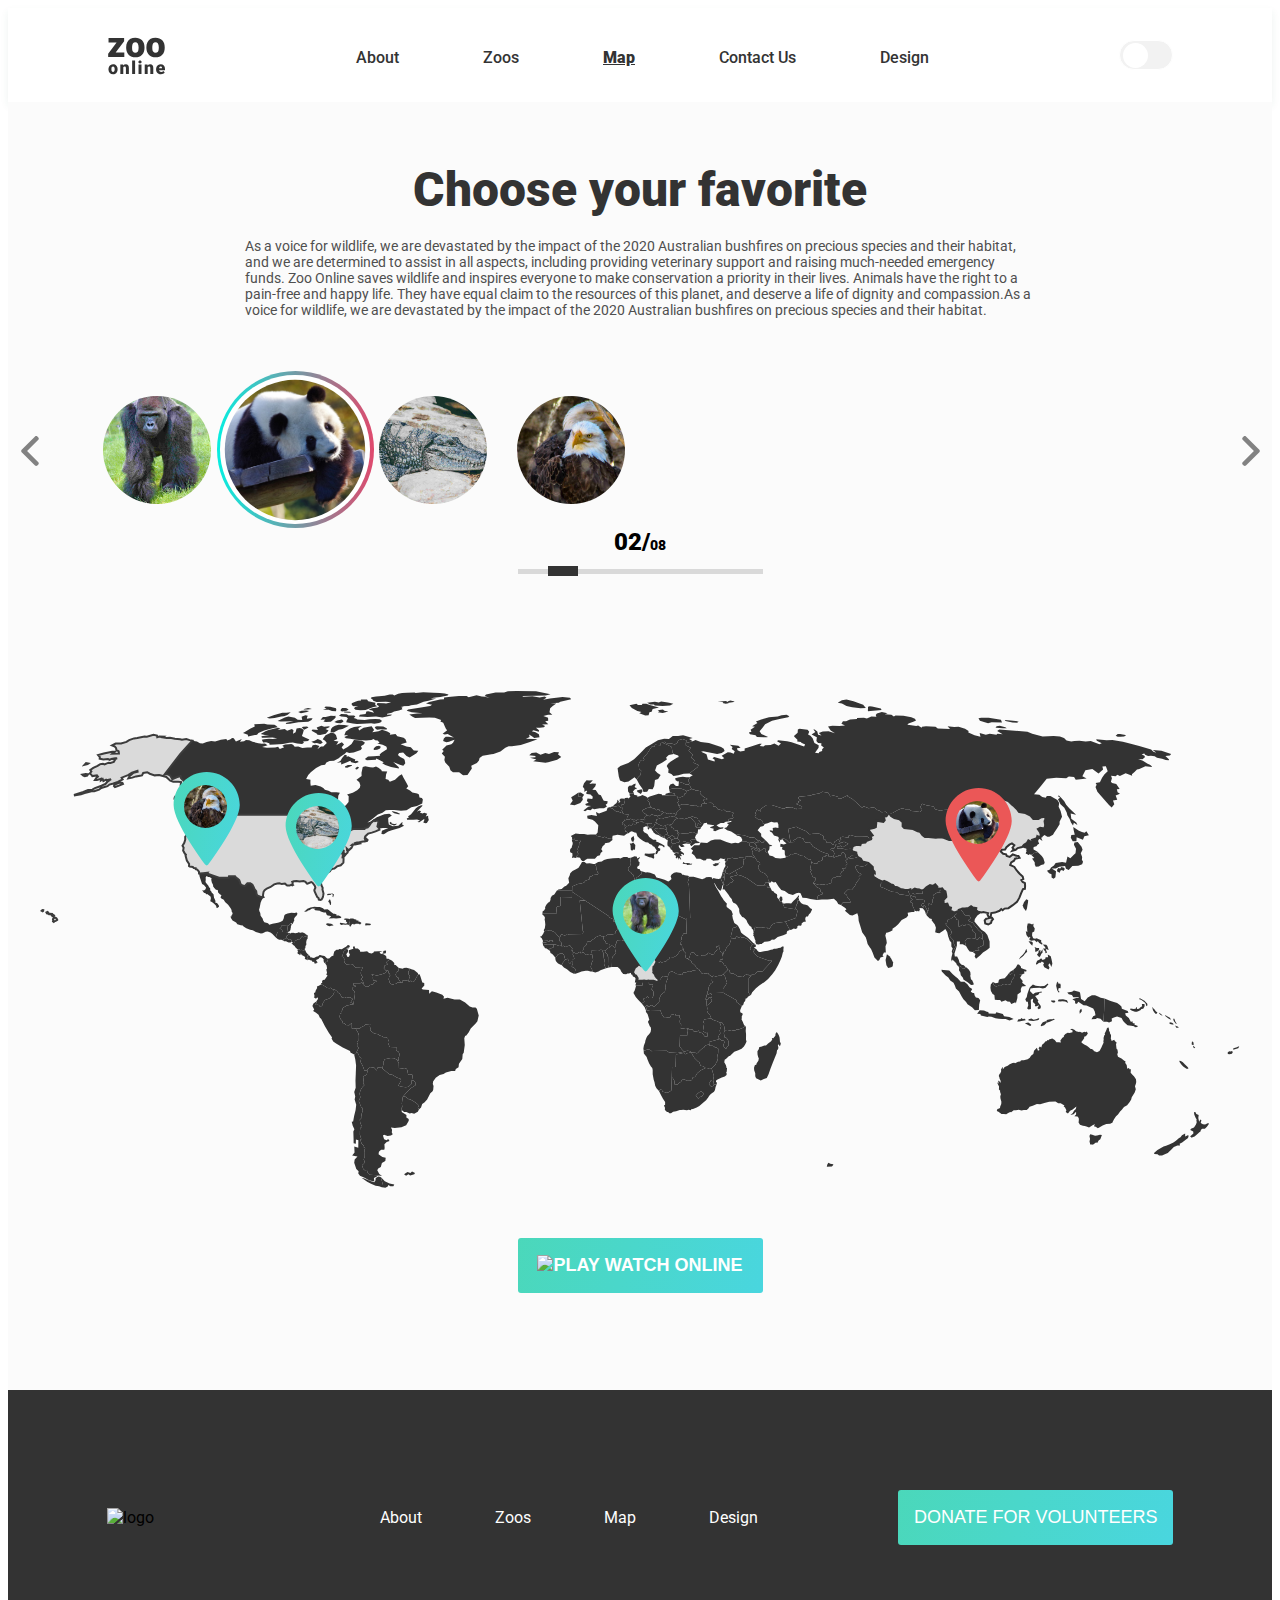
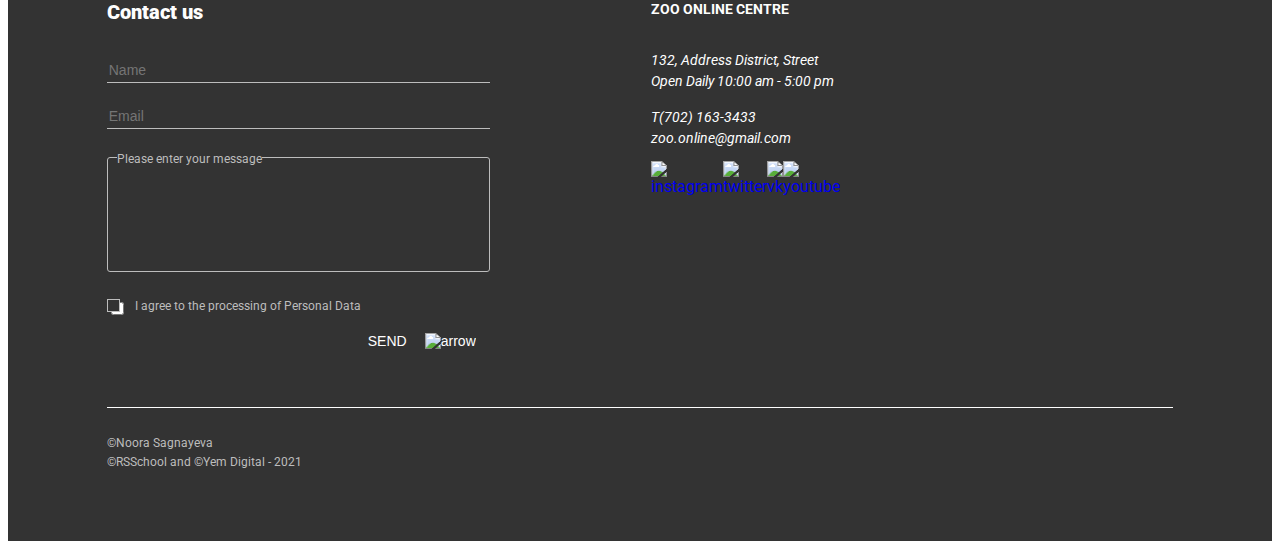
==== commit f1e36561: "feat: implement change theme" ====
--- a/online-zoo/pages/Map/map.html
+++ b/online-zoo/pages/Map/map.html
@@ -14,7 +14,12 @@
     <header class="header">
       <div class="wrapper wrapper-header">
         <div class="logo">
-          <a href="../../index.html"><img src="../../assets/icons/logo.svg" alt="logo"></a>
+          <a href="../../index.html">
+            <svg class="logo-svg" width="59" height="42" viewBox="0 0 59 42" fill="none" xmlns="http://www.w3.org/2000/svg">
+            <path d="M8.64844 18.4297H17.3145V23H1.16016V19.6953L9.59766 8.55078H1.5293V3.98047H17.1211V7.17969L8.64844 18.4297ZM19.1602 13.3145C19.1602 11.416 19.5293 9.72852 20.2676 8.25195C21.0059 6.76367 22.0664 5.62109 23.4492 4.82422C24.832 4.02734 26.4551 3.62891 28.3184 3.62891C31.166 3.62891 33.4102 4.51367 35.0508 6.2832C36.6914 8.04102 37.5117 10.4375 37.5117 13.4727V13.6836C37.5117 16.6484 36.6855 19.0039 35.0332 20.75C33.3926 22.4844 31.166 23.3516 28.3535 23.3516C25.6465 23.3516 23.4727 22.543 21.832 20.9258C20.1914 19.2969 19.3066 17.0938 19.1777 14.3164L19.1602 13.3145ZM25.084 13.6836C25.084 15.4414 25.3594 16.7305 25.9102 17.5508C26.4609 18.3711 27.2754 18.7812 28.3535 18.7812C30.4629 18.7812 31.541 17.1582 31.5879 13.9121V13.3145C31.5879 9.9043 30.498 8.19922 28.3184 8.19922C26.3379 8.19922 25.2656 9.66992 25.1016 12.6113L25.084 13.6836ZM39.375 13.3145C39.375 11.416 39.7441 9.72852 40.4824 8.25195C41.2207 6.76367 42.2812 5.62109 43.6641 4.82422C45.0469 4.02734 46.6699 3.62891 48.5332 3.62891C51.3809 3.62891 53.625 4.51367 55.2656 6.2832C56.9062 8.04102 57.7266 10.4375 57.7266 13.4727V13.6836C57.7266 16.6484 56.9004 19.0039 55.248 20.75C53.6074 22.4844 51.3809 23.3516 48.5684 23.3516C45.8613 23.3516 43.6875 22.543 42.0469 20.9258C40.4062 19.2969 39.5215 17.0938 39.3926 14.3164L39.375 13.3145ZM45.2988 13.6836C45.2988 15.4414 45.5742 16.7305 46.125 17.5508C46.6758 18.3711 47.4902 18.7812 48.5684 18.7812C50.6777 18.7812 51.7559 17.1582 51.8027 13.9121V13.3145C51.8027 9.9043 50.7129 8.19922 48.5332 8.19922C46.5527 8.19922 45.4805 9.66992 45.3164 12.6113L45.2988 13.6836Z" fill="#333333"/>
+            <path d="M1.45703 35.1572C1.45703 34.208 1.6416 33.3643 2.01074 32.626C2.37988 31.8818 2.91016 31.3105 3.60156 30.9121C4.29297 30.5137 5.10449 30.3145 6.03613 30.3145C7.45996 30.3145 8.58203 30.7568 9.40234 31.6416C10.2227 32.5205 10.6328 33.7188 10.6328 35.2363V35.3418C10.6328 36.8242 10.2197 38.002 9.39355 38.875C8.57324 39.7422 7.45996 40.1758 6.05371 40.1758C4.7002 40.1758 3.61328 39.7715 2.79297 38.9629C1.97266 38.1484 1.53027 37.0469 1.46582 35.6582L1.45703 35.1572ZM4.41895 35.3418C4.41895 36.2207 4.55664 36.8652 4.83203 37.2754C5.10742 37.6855 5.51465 37.8906 6.05371 37.8906C7.1084 37.8906 7.64746 37.0791 7.6709 35.4561V35.1572C7.6709 33.4521 7.12598 32.5996 6.03613 32.5996C5.0459 32.5996 4.50977 33.335 4.42773 34.8057L4.41895 35.3418ZM16.0982 30.4902L16.1949 31.6064C16.8511 30.7451 17.7564 30.3145 18.9107 30.3145C19.9009 30.3145 20.6392 30.6104 21.1255 31.2021C21.6177 31.7939 21.8726 32.6846 21.8902 33.874V40H18.9195V33.9971C18.9195 33.5166 18.8228 33.165 18.6295 32.9424C18.4361 32.7139 18.0845 32.5996 17.5748 32.5996C16.9947 32.5996 16.564 32.8281 16.2828 33.2852V40H13.3209V30.4902H16.0982ZM28.1027 40H25.132V26.5H28.1027V40ZM34.4997 40H31.529V30.4902H34.4997V40ZM31.3532 28.0381C31.3532 27.6162 31.5055 27.2705 31.8102 27.001C32.1149 26.7314 32.5104 26.5967 32.9968 26.5967C33.4831 26.5967 33.8786 26.7314 34.1833 27.001C34.488 27.2705 34.6403 27.6162 34.6403 28.0381C34.6403 28.46 34.488 28.8057 34.1833 29.0752C33.8786 29.3447 33.4831 29.4795 32.9968 29.4795C32.5104 29.4795 32.1149 29.3447 31.8102 29.0752C31.5055 28.8057 31.3532 28.46 31.3532 28.0381ZM40.4924 30.4902L40.5891 31.6064C41.2454 30.7451 42.1506 30.3145 43.3049 30.3145C44.2952 30.3145 45.0334 30.6104 45.5198 31.2021C46.012 31.7939 46.2668 32.6846 46.2844 33.874V40H43.3137V33.9971C43.3137 33.5166 43.217 33.165 43.0237 32.9424C42.8303 32.7139 42.4788 32.5996 41.969 32.5996C41.3889 32.5996 40.9582 32.8281 40.677 33.2852V40H37.7151V30.4902H40.4924ZM53.9734 40.1758C52.5145 40.1758 51.3338 39.7422 50.4314 38.875C49.5291 38.002 49.0779 36.8682 49.0779 35.4736V35.2275C49.0779 34.2549 49.2566 33.3965 49.6141 32.6523C49.9773 31.9082 50.5047 31.334 51.1961 30.9297C51.8875 30.5195 52.7078 30.3145 53.657 30.3145C54.993 30.3145 56.0477 30.7305 56.8211 31.5625C57.5945 32.3887 57.9813 33.543 57.9813 35.0254V36.1768H52.0926C52.198 36.71 52.4295 37.1289 52.7869 37.4336C53.1443 37.7383 53.6072 37.8906 54.1756 37.8906C55.1131 37.8906 55.8455 37.5625 56.3729 36.9062L57.7264 38.5059C57.3572 39.0156 56.8328 39.4229 56.1531 39.7275C55.4793 40.0264 54.7527 40.1758 53.9734 40.1758ZM53.6395 32.5996C52.7723 32.5996 52.2566 33.1738 52.0926 34.3223H55.0809V34.0938C55.0926 33.6191 54.9725 33.2529 54.7205 32.9951C54.4686 32.7314 54.1082 32.5996 53.6395 32.5996Z" fill="#333333"/>
+          </svg>
+          </a>
           <h1>Online Zoo</h1>
         </div>
         <nav class="main-nav">
@@ -366,6 +371,7 @@
         <p class="school">©RSSchool and ©Yem Digital - 2021</p>
       </div>
     </footer>
+    <script src="../../changeTheme.js"></script>
     <script src="map.js"></script>
   </body>
 </html>--- a/online-zoo/pages/Map/map.css
+++ b/online-zoo/pages/Map/map.css
@@ -1,3 +1,17 @@
+:root {
+    --header-background: #ffffff;
+    --dark-text: #333333;
+    --background-one: #fbfbfb;
+    --dark-text2: #4f4f4f;
+    --bg: #fefefe;
+}
+.dark {
+    --header-background: #333333;
+    --dark-text: #fefefe;
+    --background-one: #4f4f4f;
+    --dark-text2: #f2f2f2;
+    --bg: #3c3c3c;
+}
 html {
     scroll-behavior: smooth;
 }
@@ -22,6 +36,7 @@
     height: 94px;
     padding-top: 26px;
     box-sizing: border-box;
+    background: var(--header-background);
     box-shadow: 0 4px 8px rgba(44, 101, 77, 0.08);
 }
 .wrapper {
@@ -56,14 +71,17 @@
     font-weight: 900;
     font-size: 48px;
     line-height: 56px;
-    color: #333333;
+    color: var(--dark-text);
 }
 h4 {
     font-weight: 900;
     font-size: 20px;
     line-height: 23px;
-    color: #333333;
+    color: var(--dark-text);
     margin: 0;
+}
+.logo-svg path {
+    fill: var(--dark-text);
 }
 .main-nav {
     width: 573px;
@@ -79,14 +97,14 @@
     font-weight: 500;
     font-size: 16px;
     line-height: 19px;
-    color: #333333;
+    color: var(--dark-text);
 }
 .main-nav-list li.active {
     font-weight: 900;
     text-decoration: underline;
 }
 .main-nav-list li a {
-    color: #333333;
+    color: var(--dark-text);
 }
 .main-nav-list li a:hover {
     font-weight: 900;
@@ -105,7 +123,7 @@
     height: 30px;
     margin: 0;
     background: #f2f2f2;
-    border: 1px solid #f2f2f2;
+    border: 1px solid var(--header-background);
     border-radius: 30px;
     outline: none;
     cursor: pointer;
@@ -164,7 +182,6 @@
         position: fixed;
         top: 0;
         height: 94px;
-        background: #FFFFFF;
         box-shadow: 0 4px 8px rgba(44, 101, 77, 0.08);
         z-index: 10;
     }
@@ -218,6 +235,7 @@
 .main {
     display: flex;
     height: 1288px;
+    background: var(--background-one);
 }
 .container {
     max-width: 1200px;
@@ -243,7 +261,7 @@
     font-size: 48px;
     line-height: 56px;
     text-align: center;
-    color: #333333;
+    color: var(--dark-text);
     margin: 0;
 }
 .container__text {
@@ -252,7 +270,7 @@
     font-size: 14px;
     line-height: 16px;
     font-weight: 400;
-    color: #4f4f4f;
+    color: var(--dark-text2);
 }
 .map-gallery {
     position: relative;
@@ -303,7 +321,7 @@
 /*}*/
 .arrowLeft:hover > path,
 .arrowRight:hover > path {
-    fill: #333333;
+    fill: var(--dark-text);
 }
 .gorilla {
     background-image: url("../../assets/images/gorilla.jpg");
@@ -327,7 +345,7 @@
     width: 95.5%;
     height: 95.5%;
     border-radius: 50%;
-    background-color: #ffffff;
+    background-color: var(--header-background);
     z-index: 2;
 }
 .crocodile {
@@ -366,7 +384,7 @@
 .range::-webkit-slider-thumb {
     height: 10px;
     width: 30px;
-    background-color: #333333;
+    background-color: var(--dark-text);
     cursor: pointer;
     -webkit-appearance: none;
     margin-top: -3px;
@@ -380,7 +398,7 @@
 .range::-moz-range-thumb {
     height: 10px;
     width: 30px;
-    background-color: #333333;
+    background-color: var(--dark-text);
     cursor: pointer;
 }
 .range-box {
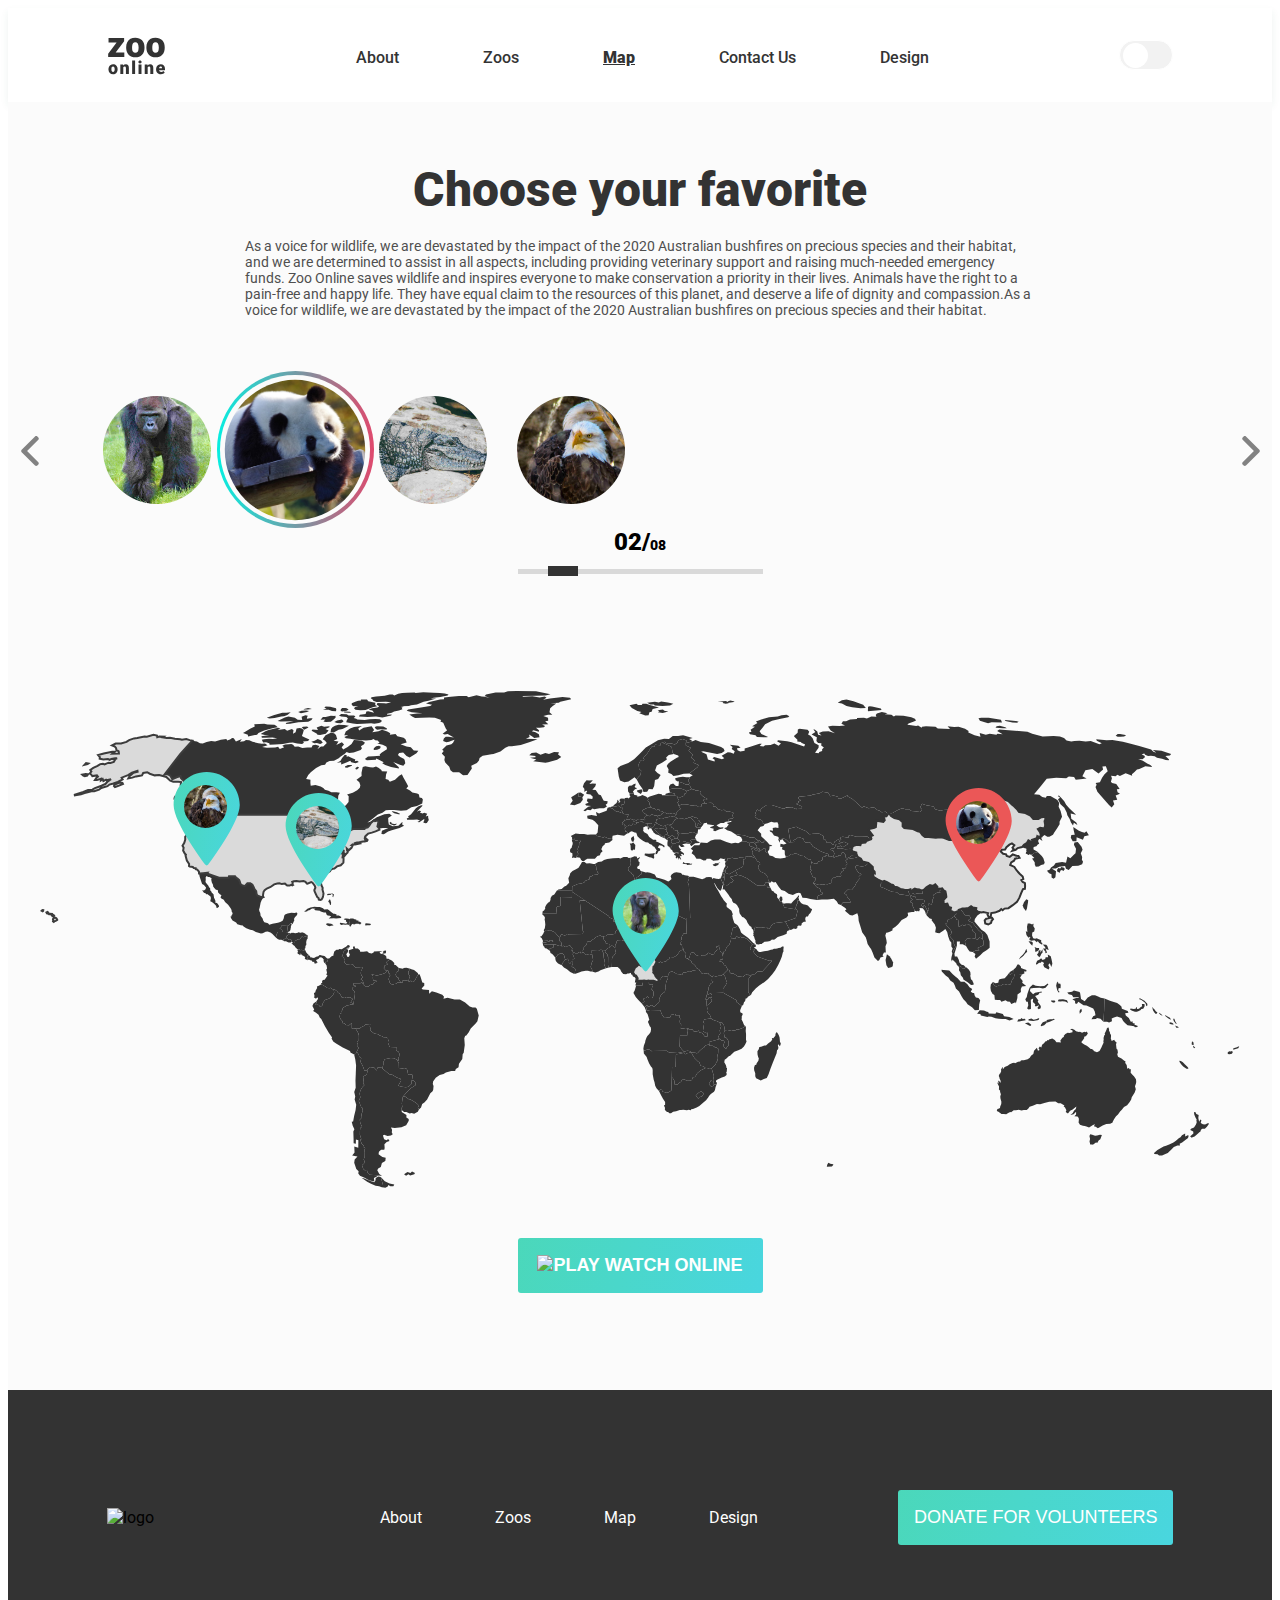
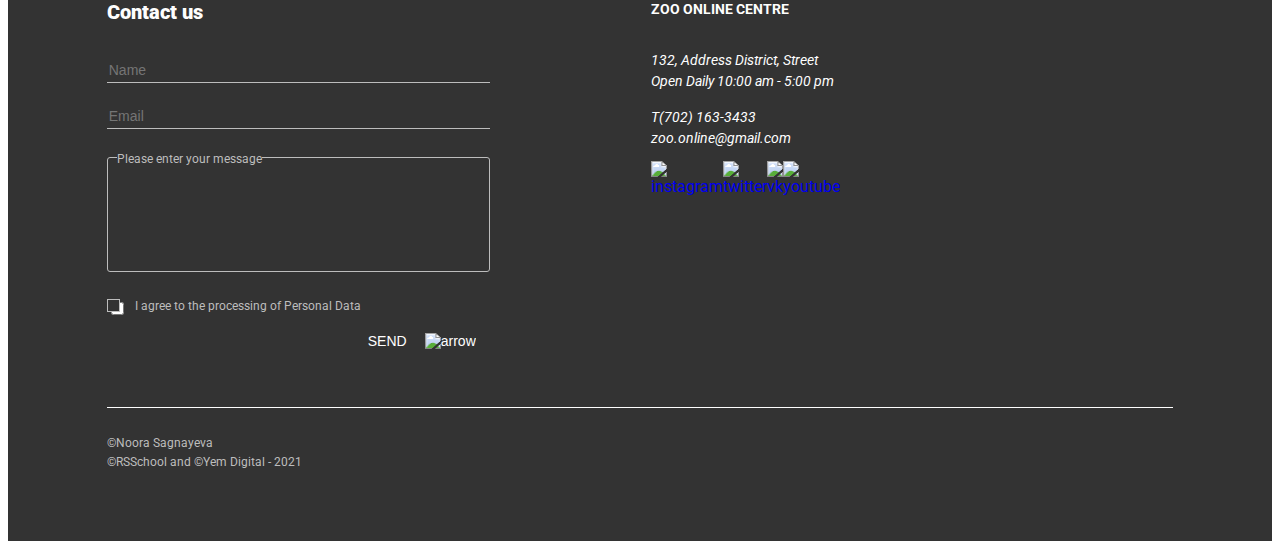
==== commit 20cb7ac4: "fix: style map" ====
--- a/online-zoo/pages/Map/map.html
+++ b/online-zoo/pages/Map/map.html
@@ -103,7 +103,7 @@
             <path d="M593.859 129.931L594.01 130.566L593.528 131.444L595.048 132.094L596.733 132.2L596.523 133.652L595.078 134.257L592.625 133.819L591.948 135.256L590.368 135.362L589.782 134.802L587.961 136.012L586.366 136.178L584.922 135.422L583.748 133.849L582.183 134.409L582.198 132.79L584.56 130.778L584.44 129.87L585.945 130.203L586.833 129.598L589.646 129.628L590.293 128.842L593.859 129.931Z" fill="#333333"/>
             <path d="M552.09 281.487L550.465 281.533L547.982 280.837L545.695 280.867L541.482 281.487L539.014 282.516L535.479 283.832L534.801 283.726L535.072 280.807L535.418 280.353L535.313 278.961L533.808 277.463L532.68 277.221L531.642 276.253L532.424 274.665L532.078 272.956L532.243 271.912H532.8L533.026 270.354L532.755 269.673L533.086 269.174L534.41 268.75L533.553 265.907L532.74 264.424L533.026 263.229L533.733 262.942L534.2 262.624L535.178 263.153L537.931 263.184L538.578 262.155L539.195 262.216L540.218 261.822L540.76 263.335L541.602 262.896L543.062 262.367L544.657 263.138L545.274 264.318L546.869 265.059L548.118 264.167L549.788 264.031L552.21 264.954L553.143 270.021L551.639 273.001L550.706 277.025L552.256 280.08L552.09 281.487Z" fill="#333333"/>
             <path d="M340.745 486.986L343.002 494.988H346.433L348.374 495.079L347.742 496.531L345.334 497.635L343.739 497.53L341.768 497.242L339.135 496.168L335.629 495.639L330.995 493.642L327.143 491.721L321.5 487.712L324.389 488.469L329.611 490.859L334.245 492.144L335.434 490.496L335.765 488.045L338.323 486.578L340.745 486.986ZM322.689 375.773L324.525 380.689L327.008 380.205L327.519 381.098L326.692 384.804L323.065 386.559L323.833 392.504L323.246 393.638L324.45 395.045L322.268 397.268L320.402 400.612L319.59 403.849L320.387 407.298L318.777 410.973L321.29 417.13L322.283 417.781L322.779 421.063L321.38 424.557L321.967 427.537L319.785 429.867L320.387 433.15L322.057 436.629L320.267 437.93L319.966 441.121L319.905 444.782L321.38 449.139L320.176 449.865L321.847 453.979L323.652 455.341L322.885 456.838L324.6 457.564L325.262 458.911L323.953 459.576L324.796 461.679L324.72 466.414L323.712 469.469L324.555 471.284L324.104 473.553L321.997 475.127L323.306 478.908L324.811 480.209L326.917 479.982L327.594 482.66L329.52 484.747L337.48 485.231L340.625 485.791L337.736 485.761L336.427 486.638L333.884 487.939L334.335 491.282L332.996 491.358L329.024 490.193L324.6 487.712L319.981 485.655L318.295 483.386L318.611 481.298L316.294 478.908L314.203 472.812L314.684 469.378L317.468 466.61L312.187 465.566L314.549 462.405L314.278 456.475L318.265 457.731L318.371 450.319L315.918 449.381L315.843 453.843L313.631 453.329L313.556 448.216L313.33 441.605L314.398 439.155L312.743 435.676L311.705 431.652L313.119 431.531L314.188 425.768L315.602 420.05L316.219 414.74L314.639 409.385L315.256 406.451L314.233 402.049L315.692 397.692L315.482 390.794L315.783 383.382L316.084 375.425L315.301 369.586L314.143 364.564L315.888 363.657L316.686 361.826L318.611 364.262L319.289 366.833L321.26 368.331L320.447 371.78L322.689 375.773Z" fill="#333333"/>
-            <path d="M608.831 291.198L608.394 291.002L606.288 291.455L604.121 290.986L602.421 291.213L596.628 291.138L597.14 288.324L595.74 285.979L594.115 285.374L593.393 283.771L592.475 283.272L592.52 282.288L593.423 279.762L595.108 276.328L596.131 276.298L598.253 274.211L599.592 274.165L601.593 275.617L604.031 274.422L604.362 272.94L605.159 271.503L605.686 269.703L607.582 268.251L608.289 265.755L609.026 264.953L609.523 263.108L610.441 260.839L613.39 258.085L613.57 256.906L613.947 256.255L612.532 254.848L612.638 253.714L613.631 253.502L615.075 255.786L615.331 258.146L615.226 260.506L617.197 263.743L615.211 263.713L614.202 263.97L612.592 263.607L611.825 265.286L613.947 267.358L615.496 267.963L616.008 269.431L617.152 271.896L616.595 272.849L614.834 276.465L613.977 277.1L613.721 279.868L614.082 281.366L613.796 282.425L615.496 284.285L615.797 285.556L617.121 287.386L618.746 288.536L618.912 290.154L619.288 291.198L619.047 293.119L616.204 292.272L613.33 291.334L608.831 291.198Z" fill="#DADADA" stroke="#333333" stroke-width="3"/>
+            <path class="map-active" d="M608.831 291.198L608.394 291.002L606.288 291.455L604.121 290.986L602.421 291.213L596.628 291.138L597.14 288.324L595.74 285.979L594.115 285.374L593.393 283.771L592.475 283.272L592.52 282.288L593.423 279.762L595.108 276.328L596.131 276.298L598.253 274.211L599.592 274.165L601.593 275.617L604.031 274.422L604.362 272.94L605.159 271.503L605.686 269.703L607.582 268.251L608.289 265.755L609.026 264.953L609.523 263.108L610.441 260.839L613.39 258.085L613.57 256.906L613.947 256.255L612.532 254.848L612.638 253.714L613.631 253.502L615.075 255.786L615.331 258.146L615.226 260.506L617.197 263.743L615.211 263.713L614.202 263.97L612.592 263.607L611.825 265.286L613.947 267.358L615.496 267.963L616.008 269.431L617.152 271.896L616.595 272.849L614.834 276.465L613.977 277.1L613.721 279.868L614.082 281.366L613.796 282.425L615.496 284.285L615.797 285.556L617.121 287.386L618.746 288.536L618.912 290.154L619.288 291.198L619.047 293.119L616.204 292.272L613.33 291.334L608.831 291.198Z" fill="#DADADA" stroke="#333333" stroke-width="3"/>
             <path d="M267.287 269.99L265.391 269.203L264.714 268.462L265.151 267.842L265.06 267.055L264.112 266.208L262.743 265.512L261.539 265.043L261.359 264.015L260.471 263.379L260.637 264.408L259.884 265.255L259.132 264.272L258.003 263.924L257.552 263.198L257.642 262.124L258.169 261.004L257.191 260.49L258.049 259.809L258.62 259.355L260.892 260.293L261.735 259.824L262.848 260.127L263.39 260.853L264.428 261.095L265.316 260.339L266.114 262.275L267.408 263.712L269.003 265.225L267.618 265.542L267.558 266.979L268.28 267.509L267.724 267.932L267.844 268.568L267.513 269.294L267.287 269.99Z" fill="#333333"/>
             <path d="M274.103 216.729L277.098 216.986L279.836 217.031L282.996 218.241L284.245 219.542L287.555 219.149L288.714 219.981L291.437 222.189L293.453 223.793L294.612 223.747L296.643 224.473L296.282 225.472L298.855 225.623L301.383 227.075L300.887 227.907L298.494 228.361L296.117 228.543L293.724 228.255L288.638 228.603L291.196 226.622L289.857 225.699L287.615 225.457L286.517 224.428L285.9 222.401L283.899 222.537L280.724 221.584L279.761 220.843L275.247 220.283L274.103 219.587L275.518 218.695L272.102 218.514L269.364 220.374L267.904 220.419L267.302 221.282L265.527 221.675L264.052 221.342L266.038 220.238L266.956 218.952L268.641 218.166L270.507 217.47L273.201 217.122L274.103 216.729Z" fill="#333333"/>
             <path d="M678.211 173.768L680.393 172.24L677.383 173.314L674.916 173.254L674.479 174.116L674.238 174.146L672.628 174.267L673.531 175.704L675.247 176.173L678.647 174.721L678.512 174.434L678.211 173.768Z" fill="#333333"/>
@@ -226,7 +226,7 @@
             <path d="M685.358 180.786L684.44 180.832L684.169 181.452H683.011L684.019 178.548L685.508 176.037L685.569 175.9L687.119 176.082L687.796 177.489L686.035 178.835L685.358 180.786Z" fill="#333333"/>
             <path d="M941.602 222.568L937.359 225.609L934.876 228.967L934.425 231.448L937.585 235.199L941.437 239.843L944.882 242.052L947.335 244.911L949.607 251.491L949.652 257.753L946.884 260.098L942.971 262.382L940.278 265.347L936.035 268.66L934.62 266.376L935.463 263.97L932.695 261.959L935.674 260.522L939.375 260.264L937.66 258.101L943.408 255.363L943.468 251.097L942.43 248.723L942.716 245.168L941.572 242.657L938.623 240.176L936.035 237.045L932.604 232.839L928.12 230.706L928.963 229.421L931.085 228.498L929.309 225.382L924.976 225.367L922.959 222.129L920.507 219.316L922.252 218.438L925.051 218.469L928.391 218.045L931.085 216.154L932.98 217.485L936.291 218.136L936.05 220.193L937.931 221.645L941.602 222.568Z" fill="#333333"/>
             <path d="M1155.25 357.863L1154 358.331L1153.08 356.773L1153.38 355.82L1155.25 357.863ZM1153.53 352.402L1153.65 355.276L1152.78 354.837L1152.01 355.019L1151.65 354.035L1152.01 351.312L1153.53 352.402Z" fill="#333333"/>
-            <path d="M951.082 232.794L948.253 234.503L945.229 233.399L944.717 230.343L946.237 228.725L949.953 227.727L951.985 227.817L952.963 229.179L951.623 230.737L951.082 232.794ZM979.159 121.959L985.388 123.094L990.459 125.635L993.333 128.993H998.328L1000.53 127.586L1005.46 126.528L1005.25 129.75L1004.57 131.05L1005.2 134.968L1004.48 138.448L1000.18 137.812L997.862 139.068L999.998 142.123L1001.22 146.344L999.547 146.45L1000.27 148.25L997.29 146.147L996.733 148.144L992.144 149.687L993.363 151.563L990.414 151.442L988.397 150.322L987.013 152.848L983.974 154.769L982.018 157.054L977.654 158.097L975.713 159.761L972.373 160.745L973.637 159.081L972.478 157.689L974.344 155.299L971.921 153.423L969.409 154.679L966.429 157.175L965.09 159.474L961.825 159.64L960.621 161.304L963.149 163.725L966.113 164.299L966.715 165.903L969.725 166.947L972.749 164.405L976.21 165.797L978.437 165.888L979.565 167.748L975.036 168.747L974.013 170.683L971.214 172.468L970.161 174.964L974.389 176.915L976.691 180.425L979.64 183.692L982.68 186.43L983.297 189.077L981.371 190.061L982.65 191.951L984.952 193.071L985.102 195.96L984.861 198.789L982.981 199.106L981.28 202.964L979.415 207.638L976.992 211.889L972.779 215.186L968.415 218.181L964.533 218.59L962.653 220.163L961.253 219.013L959.553 220.783L954.934 222.568L951.292 223.113L950.645 226.879L948.734 227.076L947.44 224.504L948.057 223.128L943.182 221.978L941.617 222.568L937.946 221.63L936.05 220.193L936.291 218.136L932.996 217.486L931.085 216.154L928.391 218.045L925.051 218.454L922.252 218.439L920.507 219.316L918.762 219.83L919.86 223.899L917.979 223.809L917.543 222.977L917.242 221.494L914.804 222.538L913.194 221.888L910.396 220.541L910.998 217.591L908.68 216.896L907.356 213.613L903.76 214.203L903.534 209.983L906.348 207.003L906.002 204.068L905.43 201.345L903.76 200.498L902.225 198.395L900.239 198.668L896.402 198.123L897.305 196.626L895.274 194.417L893.077 195.915L890.007 195.037L886.411 197.306L883.703 199.954L880.979 200.407L879.294 199.454L877.443 199.364L874.825 198.532L873.095 199.439L871.229 202.086L870.492 199.288L868.491 200.029L864.383 199.681L860.32 198.864L857.266 197.306L854.452 196.595L853.023 194.886L850.992 194.372L847.125 192.057L844.16 190.953L842.866 191.815L837.66 189.319L833.914 187.065L832.289 183.132L834.846 183.616L834.636 181.786L832.951 179.971L832.785 177.051L828.346 172.876L822.448 171.439L820.943 168.701L818.115 167.037L817.302 166.009L816.414 163.982L816.264 162.59L814.037 161.773L812.999 162.136L811.479 158.839L812.291 158.022L811.644 157.175L814.533 155.496L816.715 154.8L820.387 155.269L821.169 153L825.397 152.576L826.27 151.154L831.115 149.218L831.401 148.416L830.648 146.374L832.71 145.451L828.151 139.249L834.365 137.827L835.855 137.026L836.471 130.642L843.363 131.807L844.717 130.203L843.799 126.618L846.432 126.285L848.178 123.895L849.366 123.608L851.022 126.104L854.362 127.995L859.478 129.341L862.653 132.215L862.638 136.39L864.278 137.933L868.415 138.538L873.035 139.037L877.714 141.261L879.896 141.67L882.394 144.952L884.967 147.07L888.638 146.994L895.785 147.796L900.089 147.297L903.564 147.826L909.177 149.989H913.239L915.075 151.109L918.385 149.188L923.411 147.947L928.391 147.811L931.897 146.556L933.658 144.65L935.584 143.439L934.636 142.26L933.086 140.898L934.019 138.584L936.005 138.916L939.691 139.643L942.31 137.737L946.839 136.36L948.358 134L950.299 132.987L954.904 132.503L957.672 132.911L957.522 131.64L953.504 129.144L950.405 127.995L948.403 129.326L944.943 128.766L943.258 129.22L941.813 127.753L942.671 124.183L943.107 121.49L947.606 122.837L951.232 120.583L950.495 119.009L951.684 115.228L952.948 114.078L951.97 112.096L949.788 111.249L951.578 109.479L955.265 108.829L959.478 108.738L964.819 109.797L968.325 111.113L972.117 114.713L974.088 116.256L976.285 118.45L979.159 121.959Z" fill="#DADADA" stroke="#333333" stroke-width="2"/>
+            <path class="map-active" d="M951.082 232.794L948.253 234.503L945.229 233.399L944.717 230.343L946.237 228.725L949.953 227.727L951.985 227.817L952.963 229.179L951.623 230.737L951.082 232.794ZM979.159 121.959L985.388 123.094L990.459 125.635L993.333 128.993H998.328L1000.53 127.586L1005.46 126.528L1005.25 129.75L1004.57 131.05L1005.2 134.968L1004.48 138.448L1000.18 137.812L997.862 139.068L999.998 142.123L1001.22 146.344L999.547 146.45L1000.27 148.25L997.29 146.147L996.733 148.144L992.144 149.687L993.363 151.563L990.414 151.442L988.397 150.322L987.013 152.848L983.974 154.769L982.018 157.054L977.654 158.097L975.713 159.761L972.373 160.745L973.637 159.081L972.478 157.689L974.344 155.299L971.921 153.423L969.409 154.679L966.429 157.175L965.09 159.474L961.825 159.64L960.621 161.304L963.149 163.725L966.113 164.299L966.715 165.903L969.725 166.947L972.749 164.405L976.21 165.797L978.437 165.888L979.565 167.748L975.036 168.747L974.013 170.683L971.214 172.468L970.161 174.964L974.389 176.915L976.691 180.425L979.64 183.692L982.68 186.43L983.297 189.077L981.371 190.061L982.65 191.951L984.952 193.071L985.102 195.96L984.861 198.789L982.981 199.106L981.28 202.964L979.415 207.638L976.992 211.889L972.779 215.186L968.415 218.181L964.533 218.59L962.653 220.163L961.253 219.013L959.553 220.783L954.934 222.568L951.292 223.113L950.645 226.879L948.734 227.076L947.44 224.504L948.057 223.128L943.182 221.978L941.617 222.568L937.946 221.63L936.05 220.193L936.291 218.136L932.996 217.486L931.085 216.154L928.391 218.045L925.051 218.454L922.252 218.439L920.507 219.316L918.762 219.83L919.86 223.899L917.979 223.809L917.543 222.977L917.242 221.494L914.804 222.538L913.194 221.888L910.396 220.541L910.998 217.591L908.68 216.896L907.356 213.613L903.76 214.203L903.534 209.983L906.348 207.003L906.002 204.068L905.43 201.345L903.76 200.498L902.225 198.395L900.239 198.668L896.402 198.123L897.305 196.626L895.274 194.417L893.077 195.915L890.007 195.037L886.411 197.306L883.703 199.954L880.979 200.407L879.294 199.454L877.443 199.364L874.825 198.532L873.095 199.439L871.229 202.086L870.492 199.288L868.491 200.029L864.383 199.681L860.32 198.864L857.266 197.306L854.452 196.595L853.023 194.886L850.992 194.372L847.125 192.057L844.16 190.953L842.866 191.815L837.66 189.319L833.914 187.065L832.289 183.132L834.846 183.616L834.636 181.786L832.951 179.971L832.785 177.051L828.346 172.876L822.448 171.439L820.943 168.701L818.115 167.037L817.302 166.009L816.414 163.982L816.264 162.59L814.037 161.773L812.999 162.136L811.479 158.839L812.291 158.022L811.644 157.175L814.533 155.496L816.715 154.8L820.387 155.269L821.169 153L825.397 152.576L826.27 151.154L831.115 149.218L831.401 148.416L830.648 146.374L832.71 145.451L828.151 139.249L834.365 137.827L835.855 137.026L836.471 130.642L843.363 131.807L844.717 130.203L843.799 126.618L846.432 126.285L848.178 123.895L849.366 123.608L851.022 126.104L854.362 127.995L859.478 129.341L862.653 132.215L862.638 136.39L864.278 137.933L868.415 138.538L873.035 139.037L877.714 141.261L879.896 141.67L882.394 144.952L884.967 147.07L888.638 146.994L895.785 147.796L900.089 147.297L903.564 147.826L909.177 149.989H913.239L915.075 151.109L918.385 149.188L923.411 147.947L928.391 147.811L931.897 146.556L933.658 144.65L935.584 143.439L934.636 142.26L933.086 140.898L934.019 138.584L936.005 138.916L939.691 139.643L942.31 137.737L946.839 136.36L948.358 134L950.299 132.987L954.904 132.503L957.672 132.911L957.522 131.64L953.504 129.144L950.405 127.995L948.403 129.326L944.943 128.766L943.258 129.22L941.813 127.753L942.671 124.183L943.107 121.49L947.606 122.837L951.232 120.583L950.495 119.009L951.684 115.228L952.948 114.078L951.97 112.096L949.788 111.249L951.578 109.479L955.265 108.829L959.478 108.738L964.819 109.797L968.325 111.113L972.117 114.713L974.088 116.256L976.285 118.45L979.159 121.959Z" fill="#DADADA" stroke="#333333" stroke-width="2"/>
             <path d="M293.724 299.806L292.189 298.959L290.444 297.779L289.436 298.339L286.412 297.855L285.554 296.327L284.892 296.373L281.326 294.346L280.859 293.241L282.183 292.969L282.048 291.199L282.906 289.898L284.666 289.671L286.201 287.433L287.6 285.557L286.306 284.725L287.013 282.652L286.291 279.4L287.089 278.462L286.607 275.452L285.238 273.561L285.75 271.837L286.893 272.079L287.6 271.035L286.863 268.932L287.314 268.418L289.15 268.524L291.919 266.043L293.393 265.665L293.483 264.485L294.281 261.475L296.403 259.826L298.644 259.765L298.96 259.024L301.729 259.312L304.603 257.527L306.032 256.725L307.838 255.016L309.087 255.227L309.975 256.165L309.222 257.36L306.905 257.965L305.912 259.735L304.498 260.764L303.399 262.08L302.842 264.621L301.774 266.694L303.595 266.936L303.986 268.569L304.738 269.356L304.964 270.793L304.498 272.109L304.603 272.85L305.461 273.153L306.273 274.393L310.862 274.045L312.909 274.499L315.331 277.555L316.776 277.177L319.334 277.373L321.365 276.965L322.614 277.57L321.922 279.491L321.109 280.686L320.778 283.242L321.455 285.602L322.448 286.661L322.554 287.448L320.733 289.218L322.012 290.004L322.945 291.26L324.013 294.799L323.336 295.238L322.644 293.135L321.666 292.016L320.477 293.241L313.541 293.166L313.571 295.389L315.662 295.752L315.527 297.114L314.82 296.751L312.803 297.341L312.788 299.912L314.368 301.213L314.94 303.255L314.865 304.798L313.375 314.555L311.57 312.664L310.501 312.573L312.743 308.958L310.005 307.294L307.868 307.597L306.574 306.977L304.618 307.914L301.97 307.476L299.833 303.739L298.178 302.832L297.035 301.153L294.672 299.458L293.724 299.806Z" fill="#333333"/>
             <path d="M828.346 172.877L832.785 177.052L832.951 179.971L834.636 181.787L834.831 183.617L832.289 183.133L833.899 187.066L837.66 189.32L842.866 191.816L840.925 193.434L840.098 196.762L843.664 198.109L847.2 199.863L852.03 201.86L856.86 202.314L859.132 204.129L861.87 204.477L866.189 205.309L869.078 205.248L869.273 203.827L868.461 201.573L868.491 200.03L870.492 199.288L871.229 202.087L871.41 202.813L874.78 204.159L876.887 203.6L879.866 203.842L882.695 203.736L882.574 201.542L880.98 200.408L883.703 199.969L886.411 197.307L890.008 195.038L893.077 195.915L895.274 194.418L897.305 196.626L896.402 198.124L900.239 198.668L900.736 200.015L899.637 200.665L900.299 202.858L897.711 202.223L893.604 204.674L894.04 206.716L892.581 209.711L892.671 211.435L891.542 214.385L888.683 213.568L889.075 217.244L888.443 218.469L889.014 219.982L887.389 220.829L884.786 215.172L883.823 215.187L883.568 217.456L881.401 215.61L882.198 213.583L883.733 213.387L884.907 210.361L882.8 209.756L879.565 209.817L876.18 209.318L875.503 206.852L873.817 206.67L870.823 205.127L869.95 207.548L872.734 209.439L870.748 210.755L870.146 212.056L872.433 213.009L872.132 215.157L873.697 217.834L874.615 220.769L874.269 222.07L871.876 222.024L867.648 222.765L868.16 225.443L866.52 227.546L861.705 229.951L858.184 234.141L855.746 236.38L852.436 238.709L852.571 240.343L850.886 241.22L847.817 242.506L846.177 242.688L845.334 245.41L846.402 250.039L846.793 252.989L845.499 256.362L845.815 262.413L843.995 262.579L842.505 265.302L843.634 266.467L840.444 267.48L839.345 269.901L837.961 270.914L834.455 267.602L832.589 262.61L831.04 259.025L829.716 257.345L827.624 253.927L826.465 249.479L825.713 247.256L822.147 242.37L820.146 235.472L818.701 230.904L818.325 226.593L817.317 223.265L812.412 225.397L809.899 224.974L804.904 220.648L806.453 219.362L805.28 217.97L800.871 214.945L802.948 212.57H810.636L809.598 209.514L807.431 207.714L806.709 204.961L804.242 203.373L807.612 199.636L811.675 199.909L814.804 196.172L816.474 192.557L819.303 188.972L818.852 186.431L821.47 184.373L818.415 182.619L816.821 180.198L815.09 177.067L816.505 175.539L821.846 176.402L825.578 175.872L828.346 172.877Z" fill="#333333"/>
             <path d="M717.332 171.151L719.695 172.225L720.176 174.313L718.581 175.538L718.085 178.321L720.808 181.71L725.217 183.661L727.263 186.369L726.962 188.955H728.061L728.271 190.846L730.363 192.722L728.301 192.556L725.939 192.253L723.712 195.672L717.242 195.399L706.875 188.229L701.518 185.733L697.29 184.765L695.53 180.424L702.797 176.718L703.67 172.407L703.098 169.79L704.874 168.912L706.378 166.689L707.778 166.129L711.795 166.598L713.089 167.505L714.654 166.9L717.332 171.151Z" fill="#333333"/>
@@ -242,7 +242,7 @@
             <path d="M518.972 62.2825L518.085 64.5818L521.275 67.0324L517.122 69.7552L508.154 72.2058L505.461 72.8562L501.518 72.3268L493.183 71.1923L496.357 69.6191L490.008 67.8644L495.44 67.1837L495.455 66.1248L489.255 65.2928L491.618 62.9633L496.207 62.4338L500.555 64.8692L505.34 62.9179L508.981 63.9314L514.052 62.0254L518.972 62.2825Z" fill="#333333"/>
             <path d="M519.183 247.254L520.386 246.604L521.003 244.501L522.117 244.426L524.584 245.409L526.586 244.713L527.94 244.94L528.481 244.153L542.67 244.108L543.468 241.612L542.866 241.173L541.271 225.804L539.706 210.435L545.063 210.375L556.814 218.15L568.656 225.91L569.499 227.589L571.695 228.603L573.335 229.178L573.381 231.447L577.278 231.099L577.338 239.298L575.412 241.673L575.111 243.866L571.981 244.426L567.151 244.743L565.842 245.999L563.585 246.135L561.313 246.15L560.425 245.469L558.484 245.984L555.174 247.451L554.497 248.57L551.744 250.159L551.262 251.082L549.772 251.808L548.057 251.324L547.079 252.186L546.552 254.636L543.739 257.586L543.814 258.781L542.836 260.294L543.062 262.366L541.602 262.896L540.759 263.334L540.218 261.822L539.195 262.215L538.578 262.154L537.931 263.183L535.177 263.153L534.199 262.623L533.733 262.941L532.664 261.928L532.86 260.853L532.409 260.445L531.656 260.793L531.792 259.643L532.529 258.721L531.085 257.238L530.678 256.255L529.896 255.468L529.174 255.378L528.331 255.877L527.172 256.346L526.194 257.117L524.675 256.83L523.697 255.937L523.11 255.816L522.192 256.285H521.62L521.425 254.984L521.605 253.88L521.319 252.503L519.995 251.505L519.318 249.463L519.183 247.254Z" fill="#333333"/>
             <path d="M912.382 227.423L910.516 228.966L908.064 229.132L906.905 232.975L905.491 233.625L907.537 236.741L910.065 239.343L911.75 241.688L910.757 244.789L909.598 245.454L910.606 247.239L913.209 250.068L913.781 252.05L913.856 253.699L915.497 256.951L913.781 260.264L912.292 263.924L911.78 261.277L912.698 258.554L911.344 256.452V252.564L909.749 250.719L908.229 246.468L907.161 241.975L905.325 239.025L903.189 240.81L899.412 243.352L897.411 243.034L895.139 242.187L895.921 237.785L894.823 234.442L891.603 230.343L891.889 229.057L889.782 228.603L886.938 225.699L886.352 222.84L887.646 223.369L887.39 220.828L889.015 219.981L888.443 218.468L889.075 217.243L888.684 213.567L891.543 214.384L892.671 211.434L892.581 209.709L894.04 206.714L893.604 204.672L897.712 202.222L900.3 202.857L899.638 200.664L900.736 200.013L900.239 198.667L902.226 198.395L903.76 200.497L905.43 201.344L906.002 204.067L906.348 207.017L903.52 209.982L903.76 214.217L907.356 213.612L908.68 216.895L910.998 217.591L910.396 220.54L913.194 221.887L914.804 222.537L917.227 221.508L917.543 222.976L914.865 225.29L914.293 226.606L912.382 227.423Z" fill="#333333"/>
-            <path d="M145.259 103.928L144.251 102.597L142.099 101.448L143.017 98.3314L140.67 95.4422L141.061 92.0689L138.187 91.842L133.252 91.7512L130.243 90.7226L126.255 87.0165L123.742 86.3358L119.198 85.05L114.669 85.3677L109.764 83.7188L107.206 82.191L103.204 82.9474L102 85.4282L100.119 85.6702L95.9664 86.4114L92.3401 87.6216L88.3227 88.3779L89.4361 86.2753L93.4837 82.7658L97.6215 81.6616L97.471 80.7691L91.979 82.7507L88.0518 85.1408L81.642 87.6821L82.635 89.4217L77.8051 91.9781L73.3362 93.4757L69.409 94.5648L67.4981 96.1531L61.2538 97.9986L59.072 99.6777L54.2872 101.206L52.286 100.933L48.6146 101.932L44.5369 103.142L41.0461 104.337L34.862 105.365L34.7717 104.76L39.4361 103.081L43.3332 101.992L48.103 100.026L52.3311 99.6323L54.9492 98.165L60.8626 96.017L62.0813 95.306L65.3314 94.0505L67.8743 91.3277L71.0491 89.225L66.6104 90.299L66.0687 89.694L63.3904 90.9949L62.7283 89.1796L60.9077 90.4654L61.1033 88.6805L56.8601 90.1024H54.9492L56.3335 87.9846L57.9285 86.6686L56.9504 85.3979L52.3462 86.0786L51.0973 84.3996L49.6829 83.5373L51.3681 81.5254L50.2998 79.9976L53.279 77.9404L57.5372 75.9436L60.2607 74.1133L62.9691 73.841L64.549 74.4158L68.5514 72.6913L70.4774 73.009L73.7876 71.8896L74.7055 70.2559L73.592 69.6206L77.0979 68.244L75.217 68.2743L71.2899 69.0609L69.6348 69.8475L67.9796 69.0609L63.3302 69.4542L59.719 68.6071L59.8394 67.17L58.0789 65.0825L63.7665 63.5849L72.1776 61.8453H74.6302L72.4485 63.6303L78.9035 63.4942L78.6627 61.2705L76.3756 59.9091L76.1048 58.1241L74.871 56.5963L72.0422 55.4769L75.7286 53.6012L81.0401 53.4802L86.502 51.8616L89.1201 50.1069L93.9802 48.4127L97.2604 48.0042L104.513 46.4159L106.89 46.6579L113.451 44.752L116.956 45.5083L117.257 47.1118L119.304 46.431L123.923 46.6428L122.87 47.4597L126.646 48.0647L129.972 47.7168L134.892 48.8362L140.128 49.1841L141.889 49.6379L146.327 49.0631L149.668 50.1371L152.346 50.6363L140.384 63.9026L124.66 84.2634L127.64 84.3693L129.972 85.3525L131.085 86.9257L132.289 89.2704L136.652 87.2737L140.55 86.1089L140.971 87.9695L142.129 89.4217L143.98 91.0403L144.341 93.5967L145.109 97.681L149.186 99.95L147.998 102.204L145.259 103.928ZM338.548 131.58L337.329 130.552L334.967 131.157L334.094 130.219L330.935 132.911L329.28 135.695L327.73 137.313L326.195 137.873L325.097 138.04L324.555 138.932H318.431L313.375 138.962L311.72 139.613L307.718 142.094L307.928 142.608L307.808 143.984L305.024 145.164L302.361 144.877L299.758 144.741L298.073 145.149L298.118 146.223L298.103 146.571L294.717 148.704L291.934 149.733L290.098 150.217L287.871 151.2L285.328 151.684L283.688 151.502L281.792 150.761L283.282 149.385L284.32 148.129L286.382 146.163L286.592 144.71L286.517 142.638L285.373 142.275L282.891 143.848L282.244 143.818L282.304 142.926L284.501 141.488L285.238 139.87L285.404 138.236L283.327 136.844L280.694 136.134L279.851 137.495L279.024 137.858L277.955 139.613L277.97 138.418L276.406 139.28L275.247 140.475L273.908 142.23L273.336 143.742L273.863 145.951L273.171 148.311L271.365 150.05L270.553 150.534L269.559 150.928L268.401 150.943L268.16 150.701L267.739 148.825L267.949 147.902L268.265 147.025L268.311 145.27L269.484 143.258L270.929 140.762L273.411 138.024H272.915L269.83 140.339L269.484 139.915L271.154 138.629L273.788 136.315L276.135 135.997L278.918 135.286L281.416 135.649L281.522 135.665L284.531 135.347L283.282 133.925L282.424 133.819L281.461 133.668L281.055 132.669L277.715 132.987L274.555 133.774L272.614 132.412L270.884 131.958L272.509 130.083L269.243 131.263L266.249 132.412L263.42 133.335L261.765 132.095L258.229 132.851L258.395 132.322L261.103 130.809L263.902 129.387L267.618 128.207L263.872 127.284L261.058 127.738L258.244 126.634L255.07 126.074L252.858 125.847L252.045 125.242L252.135 123.276L251.022 123.306L250.54 124.667H243.754H232.545H221.41H211.585H201.759H192.099H182.108H178.888H169.168H159.854L159.704 127.602L158.982 130.537L157.778 131.474L157.447 128.101L153.219 126.891L152.512 127.587L152.752 129.251L152.497 132.306L151.127 137.087L149.427 140.324L147.772 143.576L145.199 146.934L145.259 149.672L144.281 152.728L142.506 155.693L143.634 157.644L143.138 160.548L144.793 163.543L145.921 164.708L145.53 165.54L146.869 170.502L149.141 174.087L149.006 176.038L149.728 176.613L152.813 176.961L153.776 177.929L155.656 178.111L155.747 179.139L157.236 179.563L158.937 181.605L159.057 183.435L163.029 183.163L167.498 182.77L167.002 183.466L171.786 185.205L179.069 187.716L185.93 187.686H188.669L189.015 186.219H194.988L195.966 187.474L197.486 188.609L199.201 190.182L199.954 192.043L200.42 193.994L202 195.068L204.663 196.142L207.402 193.328L210.246 193.253L212.412 194.675L213.691 197.125L214.504 199.213L216.189 201.24L216.52 203.736L217.197 205.4L219.74 206.504L222.087 207.29L223.457 207.185L222.99 205.974L223.11 204.265L223.562 201.799L224.645 200.211L226.842 198.502L230.559 196.959L234.185 194.327L237.254 193.495L239.451 193.238L241.828 194.07L244.928 193.616L247.185 195.507L249.683 195.612L251.097 194.947L252.301 195.461L253.038 194.992L252.421 194.296L252.722 192.844L252.271 191.906L253.791 191.347L256.484 191.105L259.478 191.498L263.466 191.044L265.482 191.922L266.881 193.585L267.468 193.767L271.23 192.148L272.494 192.693L274.72 195.673L275.382 197.639L274.314 199.999L274.63 201.391L275.849 204.129L277.278 207.185L278.482 208.001L278.828 209.575L280.498 209.998L281.597 209.559L282.755 207.381L283.086 205.99L283.523 203.584L282.469 199.455L282.68 197.912L281.522 195.386L280.844 192.345L280.634 189.864L281.582 187.338L283.568 185.22L285.795 183.526L289.978 181.212L290.67 180.017L292.641 178.701L294.401 178.474L297.02 176.386L300.751 175.327L303.399 172.68L303.58 169.11L303.46 167.87L302.527 167.628L303.038 164.239L300.932 163.09L303.068 163.649L302.797 161.38L303.76 159.837L303.55 162.802L305.024 164.164L303.505 166.599L303.791 166.735L306.243 163.891L307.612 162.5L307.823 161.153L307.101 160.518L306.8 158.597L307.718 159.489L308.425 159.671L308.5 160.594L311.509 157.841L312.758 155.284L311.795 155.118L313.029 154.135L312.849 154.558H314.985L319.921 153.484L319.063 152.818L313.977 153.484L317.001 152.455L319.003 152.274L320.492 152.092L323.11 151.472L324.72 151.548L327.098 150.958L327.579 149.944L326.737 149.158L326.812 150.459L325.443 150.368L324.72 148.477L325.157 146.586L325.894 145.769L328.121 143.652L331.868 142.593L335.569 141.367L339.481 139.643L339.165 138.463L337.435 136.451L338.548 131.58ZM80.4984 92.6135L78.437 93.158L74.6603 94.4287L73.9682 96.1078L74.9462 97.0305L79.0539 95.6691L82.9661 93.9749L82.4244 92.8555L80.4984 92.6135ZM44.6724 74.6881L47.5613 73.962L48.1782 73.5687L46.0717 73.1754L44.6724 74.6881ZM45.846 83.9911L42.2649 84.5962L43.3483 85.5643L44.8379 86.2299L47.2002 85.6853L48.0278 84.3088L45.846 83.9911ZM140.023 106.379L136.788 106.666L135.539 106.197L134.727 107.332L134.456 108.905L135.479 110.024L135.795 111.658L136.878 113.307H138.157L136.863 110.433L140.023 106.379ZM13.1798 224.823L11.9911 224.49L11.5848 224.792L11.5698 225.019L11.9158 225.307L12.3672 226.048L13.6011 225.791L13.9772 225.367L13.1798 224.823ZM9.55351 224.187L11.4193 224.278L11.5999 223.9L9.91464 223.748L9.55351 224.187ZM16.1439 228.12L15.5722 227.803L14.3534 227.213L14.0976 227.137L13.8268 227.47L13.9321 228.166L13.2098 228.755L12.9541 229.149L13.2851 230.45L12.9992 231.433L13.7816 231.947L14.3985 231.357L15.6324 230.798L17.1521 230.041L17.2724 229.845L16.6104 228.589L16.1439 228.12ZM7.56735 221.979L6.52914 222.463L6.63447 222.614L6.90531 223.416L8.09398 223.537L8.33474 223.582L8.57548 223.385L7.80811 222.206L7.56735 221.979ZM2.46654 220.133L1.84964 220.481L1.60889 220.738L2.64711 221.389L3.14365 221.026L3.26401 220.209L2.46654 220.133Z" fill="#DADADA" stroke="#3C3C3C" stroke-width="2"/>
+            <path class="map-active" d="M145.259 103.928L144.251 102.597L142.099 101.448L143.017 98.3314L140.67 95.4422L141.061 92.0689L138.187 91.842L133.252 91.7512L130.243 90.7226L126.255 87.0165L123.742 86.3358L119.198 85.05L114.669 85.3677L109.764 83.7188L107.206 82.191L103.204 82.9474L102 85.4282L100.119 85.6702L95.9664 86.4114L92.3401 87.6216L88.3227 88.3779L89.4361 86.2753L93.4837 82.7658L97.6215 81.6616L97.471 80.7691L91.979 82.7507L88.0518 85.1408L81.642 87.6821L82.635 89.4217L77.8051 91.9781L73.3362 93.4757L69.409 94.5648L67.4981 96.1531L61.2538 97.9986L59.072 99.6777L54.2872 101.206L52.286 100.933L48.6146 101.932L44.5369 103.142L41.0461 104.337L34.862 105.365L34.7717 104.76L39.4361 103.081L43.3332 101.992L48.103 100.026L52.3311 99.6323L54.9492 98.165L60.8626 96.017L62.0813 95.306L65.3314 94.0505L67.8743 91.3277L71.0491 89.225L66.6104 90.299L66.0687 89.694L63.3904 90.9949L62.7283 89.1796L60.9077 90.4654L61.1033 88.6805L56.8601 90.1024H54.9492L56.3335 87.9846L57.9285 86.6686L56.9504 85.3979L52.3462 86.0786L51.0973 84.3996L49.6829 83.5373L51.3681 81.5254L50.2998 79.9976L53.279 77.9404L57.5372 75.9436L60.2607 74.1133L62.9691 73.841L64.549 74.4158L68.5514 72.6913L70.4774 73.009L73.7876 71.8896L74.7055 70.2559L73.592 69.6206L77.0979 68.244L75.217 68.2743L71.2899 69.0609L69.6348 69.8475L67.9796 69.0609L63.3302 69.4542L59.719 68.6071L59.8394 67.17L58.0789 65.0825L63.7665 63.5849L72.1776 61.8453H74.6302L72.4485 63.6303L78.9035 63.4942L78.6627 61.2705L76.3756 59.9091L76.1048 58.1241L74.871 56.5963L72.0422 55.4769L75.7286 53.6012L81.0401 53.4802L86.502 51.8616L89.1201 50.1069L93.9802 48.4127L97.2604 48.0042L104.513 46.4159L106.89 46.6579L113.451 44.752L116.956 45.5083L117.257 47.1118L119.304 46.431L123.923 46.6428L122.87 47.4597L126.646 48.0647L129.972 47.7168L134.892 48.8362L140.128 49.1841L141.889 49.6379L146.327 49.0631L149.668 50.1371L152.346 50.6363L140.384 63.9026L124.66 84.2634L127.64 84.3693L129.972 85.3525L131.085 86.9257L132.289 89.2704L136.652 87.2737L140.55 86.1089L140.971 87.9695L142.129 89.4217L143.98 91.0403L144.341 93.5967L145.109 97.681L149.186 99.95L147.998 102.204L145.259 103.928ZM338.548 131.58L337.329 130.552L334.967 131.157L334.094 130.219L330.935 132.911L329.28 135.695L327.73 137.313L326.195 137.873L325.097 138.04L324.555 138.932H318.431L313.375 138.962L311.72 139.613L307.718 142.094L307.928 142.608L307.808 143.984L305.024 145.164L302.361 144.877L299.758 144.741L298.073 145.149L298.118 146.223L298.103 146.571L294.717 148.704L291.934 149.733L290.098 150.217L287.871 151.2L285.328 151.684L283.688 151.502L281.792 150.761L283.282 149.385L284.32 148.129L286.382 146.163L286.592 144.71L286.517 142.638L285.373 142.275L282.891 143.848L282.244 143.818L282.304 142.926L284.501 141.488L285.238 139.87L285.404 138.236L283.327 136.844L280.694 136.134L279.851 137.495L279.024 137.858L277.955 139.613L277.97 138.418L276.406 139.28L275.247 140.475L273.908 142.23L273.336 143.742L273.863 145.951L273.171 148.311L271.365 150.05L270.553 150.534L269.559 150.928L268.401 150.943L268.16 150.701L267.739 148.825L267.949 147.902L268.265 147.025L268.311 145.27L269.484 143.258L270.929 140.762L273.411 138.024H272.915L269.83 140.339L269.484 139.915L271.154 138.629L273.788 136.315L276.135 135.997L278.918 135.286L281.416 135.649L281.522 135.665L284.531 135.347L283.282 133.925L282.424 133.819L281.461 133.668L281.055 132.669L277.715 132.987L274.555 133.774L272.614 132.412L270.884 131.958L272.509 130.083L269.243 131.263L266.249 132.412L263.42 133.335L261.765 132.095L258.229 132.851L258.395 132.322L261.103 130.809L263.902 129.387L267.618 128.207L263.872 127.284L261.058 127.738L258.244 126.634L255.07 126.074L252.858 125.847L252.045 125.242L252.135 123.276L251.022 123.306L250.54 124.667H243.754H232.545H221.41H211.585H201.759H192.099H182.108H178.888H169.168H159.854L159.704 127.602L158.982 130.537L157.778 131.474L157.447 128.101L153.219 126.891L152.512 127.587L152.752 129.251L152.497 132.306L151.127 137.087L149.427 140.324L147.772 143.576L145.199 146.934L145.259 149.672L144.281 152.728L142.506 155.693L143.634 157.644L143.138 160.548L144.793 163.543L145.921 164.708L145.53 165.54L146.869 170.502L149.141 174.087L149.006 176.038L149.728 176.613L152.813 176.961L153.776 177.929L155.656 178.111L155.747 179.139L157.236 179.563L158.937 181.605L159.057 183.435L163.029 183.163L167.498 182.77L167.002 183.466L171.786 185.205L179.069 187.716L185.93 187.686H188.669L189.015 186.219H194.988L195.966 187.474L197.486 188.609L199.201 190.182L199.954 192.043L200.42 193.994L202 195.068L204.663 196.142L207.402 193.328L210.246 193.253L212.412 194.675L213.691 197.125L214.504 199.213L216.189 201.24L216.52 203.736L217.197 205.4L219.74 206.504L222.087 207.29L223.457 207.185L222.99 205.974L223.11 204.265L223.562 201.799L224.645 200.211L226.842 198.502L230.559 196.959L234.185 194.327L237.254 193.495L239.451 193.238L241.828 194.07L244.928 193.616L247.185 195.507L249.683 195.612L251.097 194.947L252.301 195.461L253.038 194.992L252.421 194.296L252.722 192.844L252.271 191.906L253.791 191.347L256.484 191.105L259.478 191.498L263.466 191.044L265.482 191.922L266.881 193.585L267.468 193.767L271.23 192.148L272.494 192.693L274.72 195.673L275.382 197.639L274.314 199.999L274.63 201.391L275.849 204.129L277.278 207.185L278.482 208.001L278.828 209.575L280.498 209.998L281.597 209.559L282.755 207.381L283.086 205.99L283.523 203.584L282.469 199.455L282.68 197.912L281.522 195.386L280.844 192.345L280.634 189.864L281.582 187.338L283.568 185.22L285.795 183.526L289.978 181.212L290.67 180.017L292.641 178.701L294.401 178.474L297.02 176.386L300.751 175.327L303.399 172.68L303.58 169.11L303.46 167.87L302.527 167.628L303.038 164.239L300.932 163.09L303.068 163.649L302.797 161.38L303.76 159.837L303.55 162.802L305.024 164.164L303.505 166.599L303.791 166.735L306.243 163.891L307.612 162.5L307.823 161.153L307.101 160.518L306.8 158.597L307.718 159.489L308.425 159.671L308.5 160.594L311.509 157.841L312.758 155.284L311.795 155.118L313.029 154.135L312.849 154.558H314.985L319.921 153.484L319.063 152.818L313.977 153.484L317.001 152.455L319.003 152.274L320.492 152.092L323.11 151.472L324.72 151.548L327.098 150.958L327.579 149.944L326.737 149.158L326.812 150.459L325.443 150.368L324.72 148.477L325.157 146.586L325.894 145.769L328.121 143.652L331.868 142.593L335.569 141.367L339.481 139.643L339.165 138.463L337.435 136.451L338.548 131.58ZM80.4984 92.6135L78.437 93.158L74.6603 94.4287L73.9682 96.1078L74.9462 97.0305L79.0539 95.6691L82.9661 93.9749L82.4244 92.8555L80.4984 92.6135ZM44.6724 74.6881L47.5613 73.962L48.1782 73.5687L46.0717 73.1754L44.6724 74.6881ZM45.846 83.9911L42.2649 84.5962L43.3483 85.5643L44.8379 86.2299L47.2002 85.6853L48.0278 84.3088L45.846 83.9911ZM140.023 106.379L136.788 106.666L135.539 106.197L134.727 107.332L134.456 108.905L135.479 110.024L135.795 111.658L136.878 113.307H138.157L136.863 110.433L140.023 106.379ZM13.1798 224.823L11.9911 224.49L11.5848 224.792L11.5698 225.019L11.9158 225.307L12.3672 226.048L13.6011 225.791L13.9772 225.367L13.1798 224.823ZM9.55351 224.187L11.4193 224.278L11.5999 223.9L9.91464 223.748L9.55351 224.187ZM16.1439 228.12L15.5722 227.803L14.3534 227.213L14.0976 227.137L13.8268 227.47L13.9321 228.166L13.2098 228.755L12.9541 229.149L13.2851 230.45L12.9992 231.433L13.7816 231.947L14.3985 231.357L15.6324 230.798L17.1521 230.041L17.2724 229.845L16.6104 228.589L16.1439 228.12ZM7.56735 221.979L6.52914 222.463L6.63447 222.614L6.90531 223.416L8.09398 223.537L8.33474 223.582L8.57548 223.385L7.80811 222.206L7.56735 221.979ZM2.46654 220.133L1.84964 220.481L1.60889 220.738L2.64711 221.389L3.14365 221.026L3.26401 220.209L2.46654 220.133Z" fill="#DADADA" stroke="#3C3C3C" stroke-width="2"/>
             <path d="M362.864 406.874L365.075 406.496L368.852 409.249L370.116 409.143L373.923 411.443L376.857 413.409L379.129 415.829L377.805 417.524L378.993 419.551L377.79 421.789L374.163 423.786L371.545 423.06L369.74 423.453L366.369 421.91L364.067 422.031L361.72 420.05L361.675 417.751L362.322 416.949L361.84 413.394L362.337 409.733L362.864 406.874Z" fill="#333333"/>
             <path d="M614.293 217.894L611.84 219.225L609.839 217.259L604.272 215.731L602.692 213.492L599.893 211.843L598.283 212.494L597.004 210.512L596.854 208.984L594.747 206.383L596.101 204.9L595.755 202.661L596.177 200.71L595.891 199.076L596.447 196.172L596.222 194.523L595.048 191.377L596.718 190.545L596.989 189.032L596.598 187.565L598.93 186.188L599.968 185.054L601.623 184.025L601.744 181.287L605.821 182.512L607.251 182.21L610.14 182.8L614.759 184.388L616.489 187.565L619.604 188.261L624.524 189.743L628.271 191.513L629.926 190.59L631.521 188.956L630.603 186.218L631.611 184.494L634.019 182.815L636.366 182.331L641.046 183.057L642.31 184.66L643.588 184.676L644.717 185.281L648.163 185.704L649.065 186.869L647.907 188.578L648.509 190.106L647.726 192.315L648.9 195.174L649.472 207.85L649.968 220.965L650.209 228.075L646.161 228.09V229.587L631.942 222.765L617.784 215.943L614.293 217.894Z" fill="#333333"/>
             <path d="M557.477 182.254L556.303 178.487L556.108 176.324L554.829 174.04L553.339 173.994L549.803 173.208L546.553 173.465L544.507 171.952L541.994 171.922L540.896 174.115L538.548 177.806L535.975 179.289L532.5 180.907L530.243 183.328L529.746 185.203L528.362 188.274L529.144 192.706L526.195 195.671L524.435 196.624L521.651 199.06L518.416 199.453L516.64 200.829L516.61 200.845L532.123 200.829V200.814L532.169 196.594L537.796 193.962L541.272 193.417L544.116 192.464L545.455 190.679L549.502 189.272L549.668 186.625L551.669 186.323L553.234 185.007L557.748 184.402L558.38 183.01L557.477 182.254Z" fill="#333333"/>
--- a/online-zoo/pages/Map/map.css
+++ b/online-zoo/pages/Map/map.css
@@ -4,6 +4,8 @@
     --background-one: #fbfbfb;
     --dark-text2: #4f4f4f;
     --bg: #fefefe;
+    --bg-map: #333333;
+    --bg-map-active: #dadada;
 }
 .dark {
     --header-background: #333333;
@@ -11,6 +13,8 @@
     --background-one: #4f4f4f;
     --dark-text2: #f2f2f2;
     --bg: #3c3c3c;
+    --bg-map: #e1e1e1;
+    --bg-map-active: #333333;
 }
 html {
     scroll-behavior: smooth;
@@ -130,7 +134,6 @@
     -webkit-appearance: none;
     -moz-appearance: none;
     appearance: none;
-    transition: all 0.3s cubic-bezier(0.2, 0.85, 0.32, 1.2);
 }
 .toggle-button::after {
     content: "";
@@ -143,7 +146,6 @@
     background-color: #ffffff;
     border-radius: 50%;
     transform: translateX(0);
-    transition: all 0.3s cubic-bezier(0.2, 0.85, 0.32, 1.2);
 }
 .toggle-button:checked::after {
     transform: translateX(90%);
@@ -345,7 +347,7 @@
     width: 95.5%;
     height: 95.5%;
     border-radius: 50%;
-    background-color: var(--header-background);
+    background-color: var(--background-one);
     z-index: 2;
 }
 .crocodile {
@@ -424,6 +426,12 @@
 .map {
     width: 100%;
     height: 100%;
+}
+.map-with-placeholder > svg > path {
+    fill: var(--bg-map);
+}
+.map-with-placeholder > svg > path.map-active {
+    fill: var(--bg-map-active);
 }
 .active-mark path {
     fill: #eb5757;
